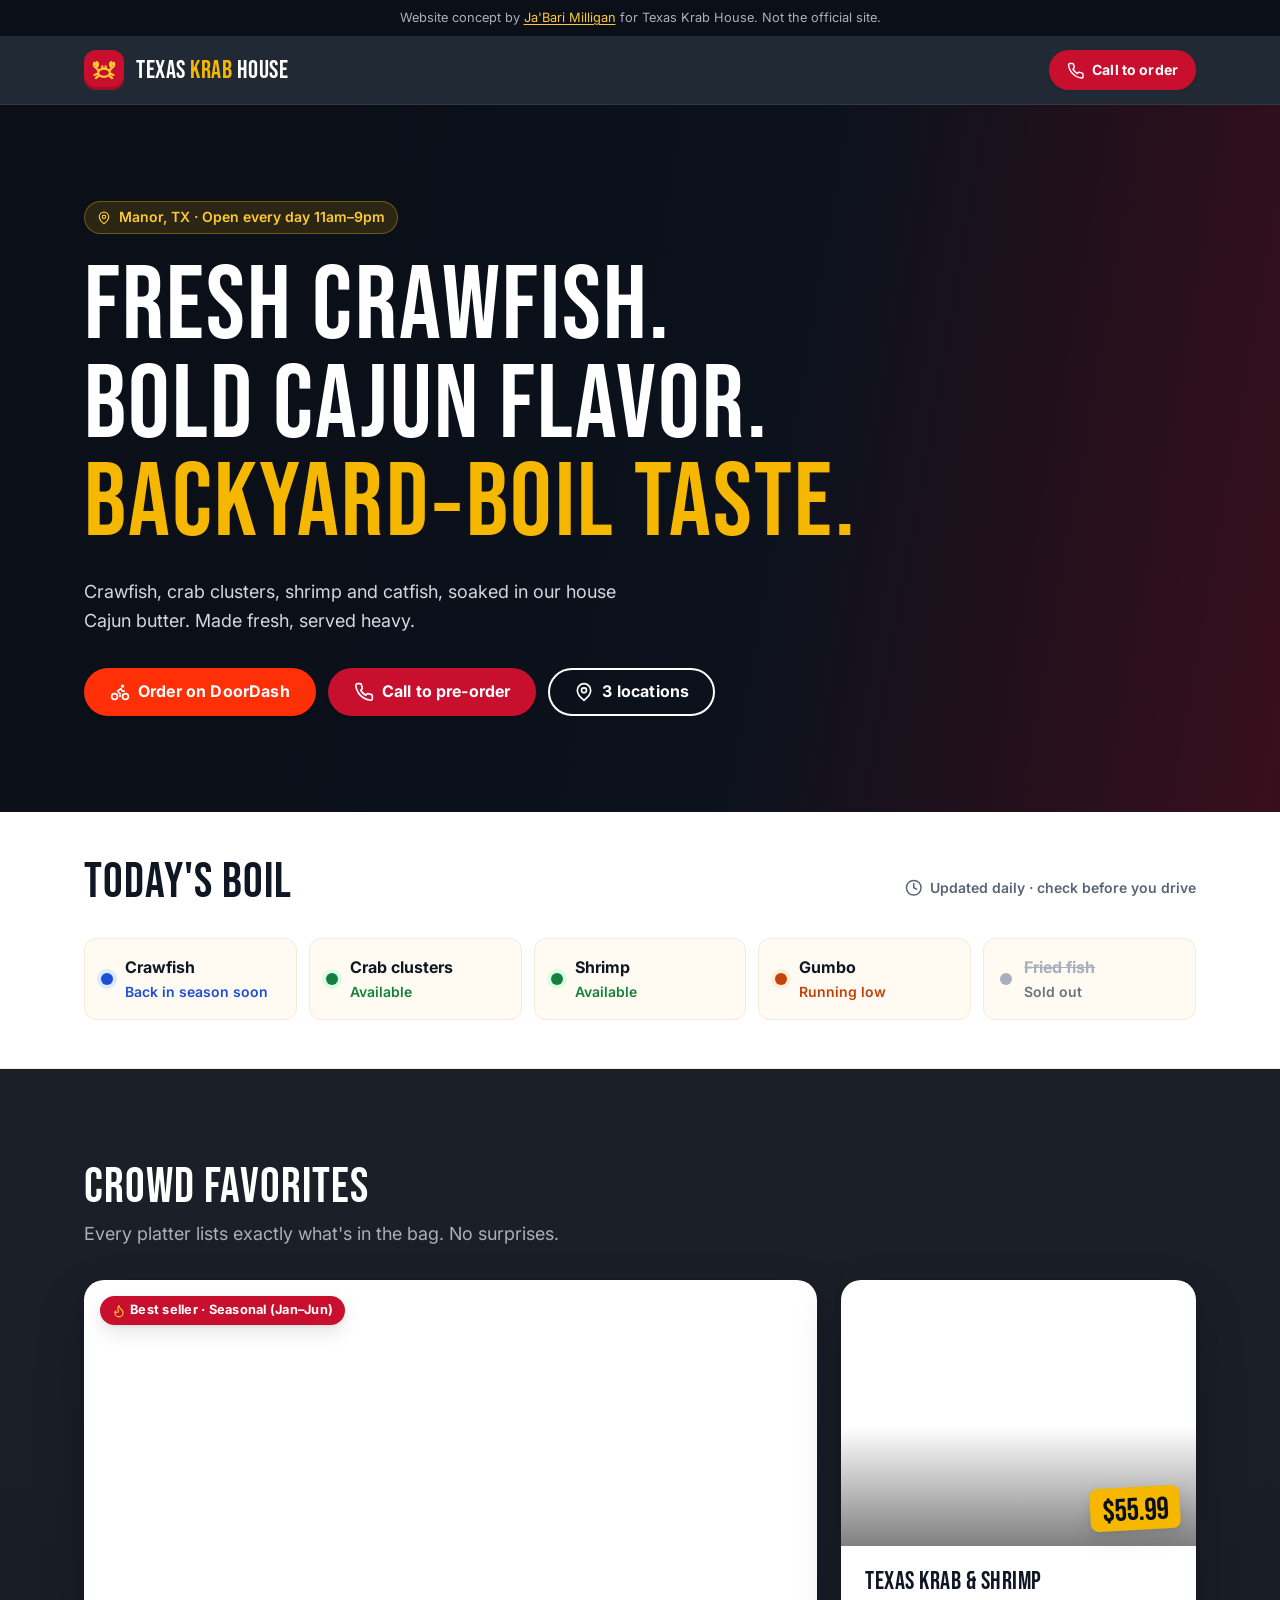
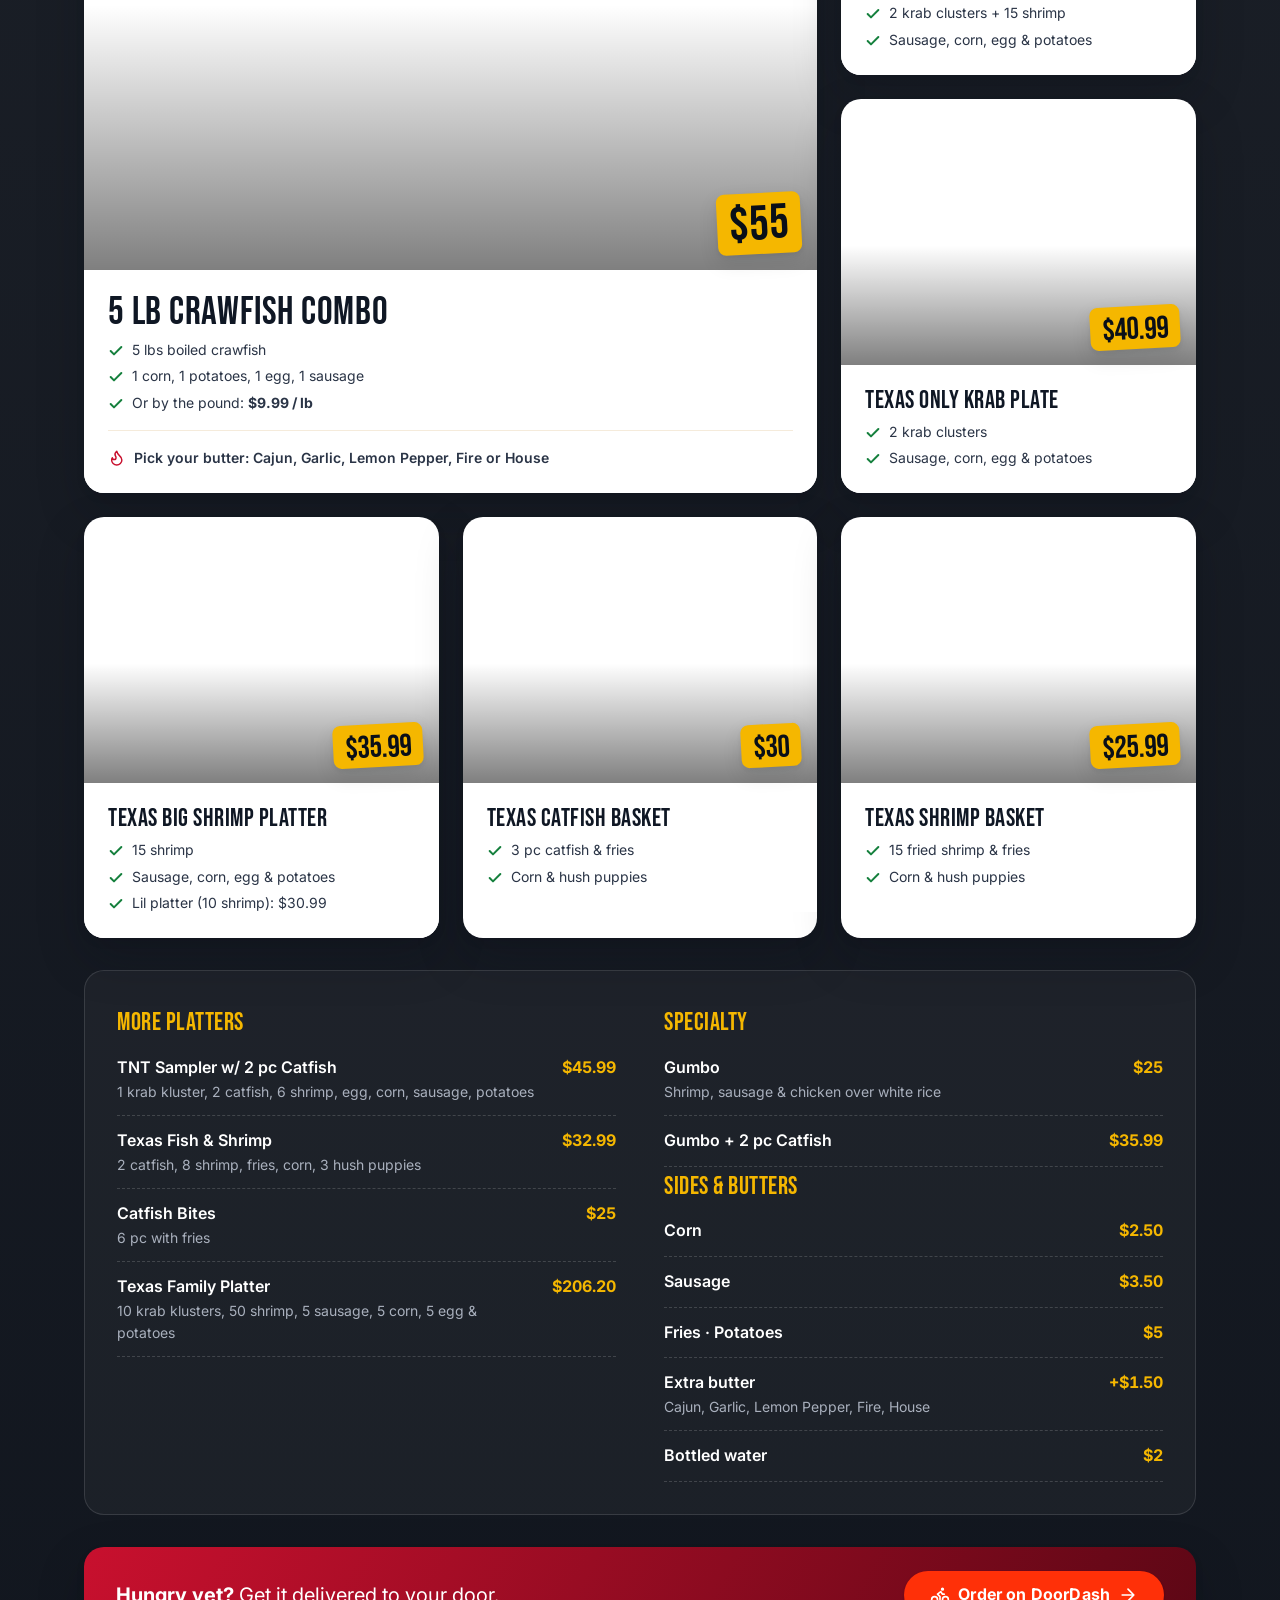
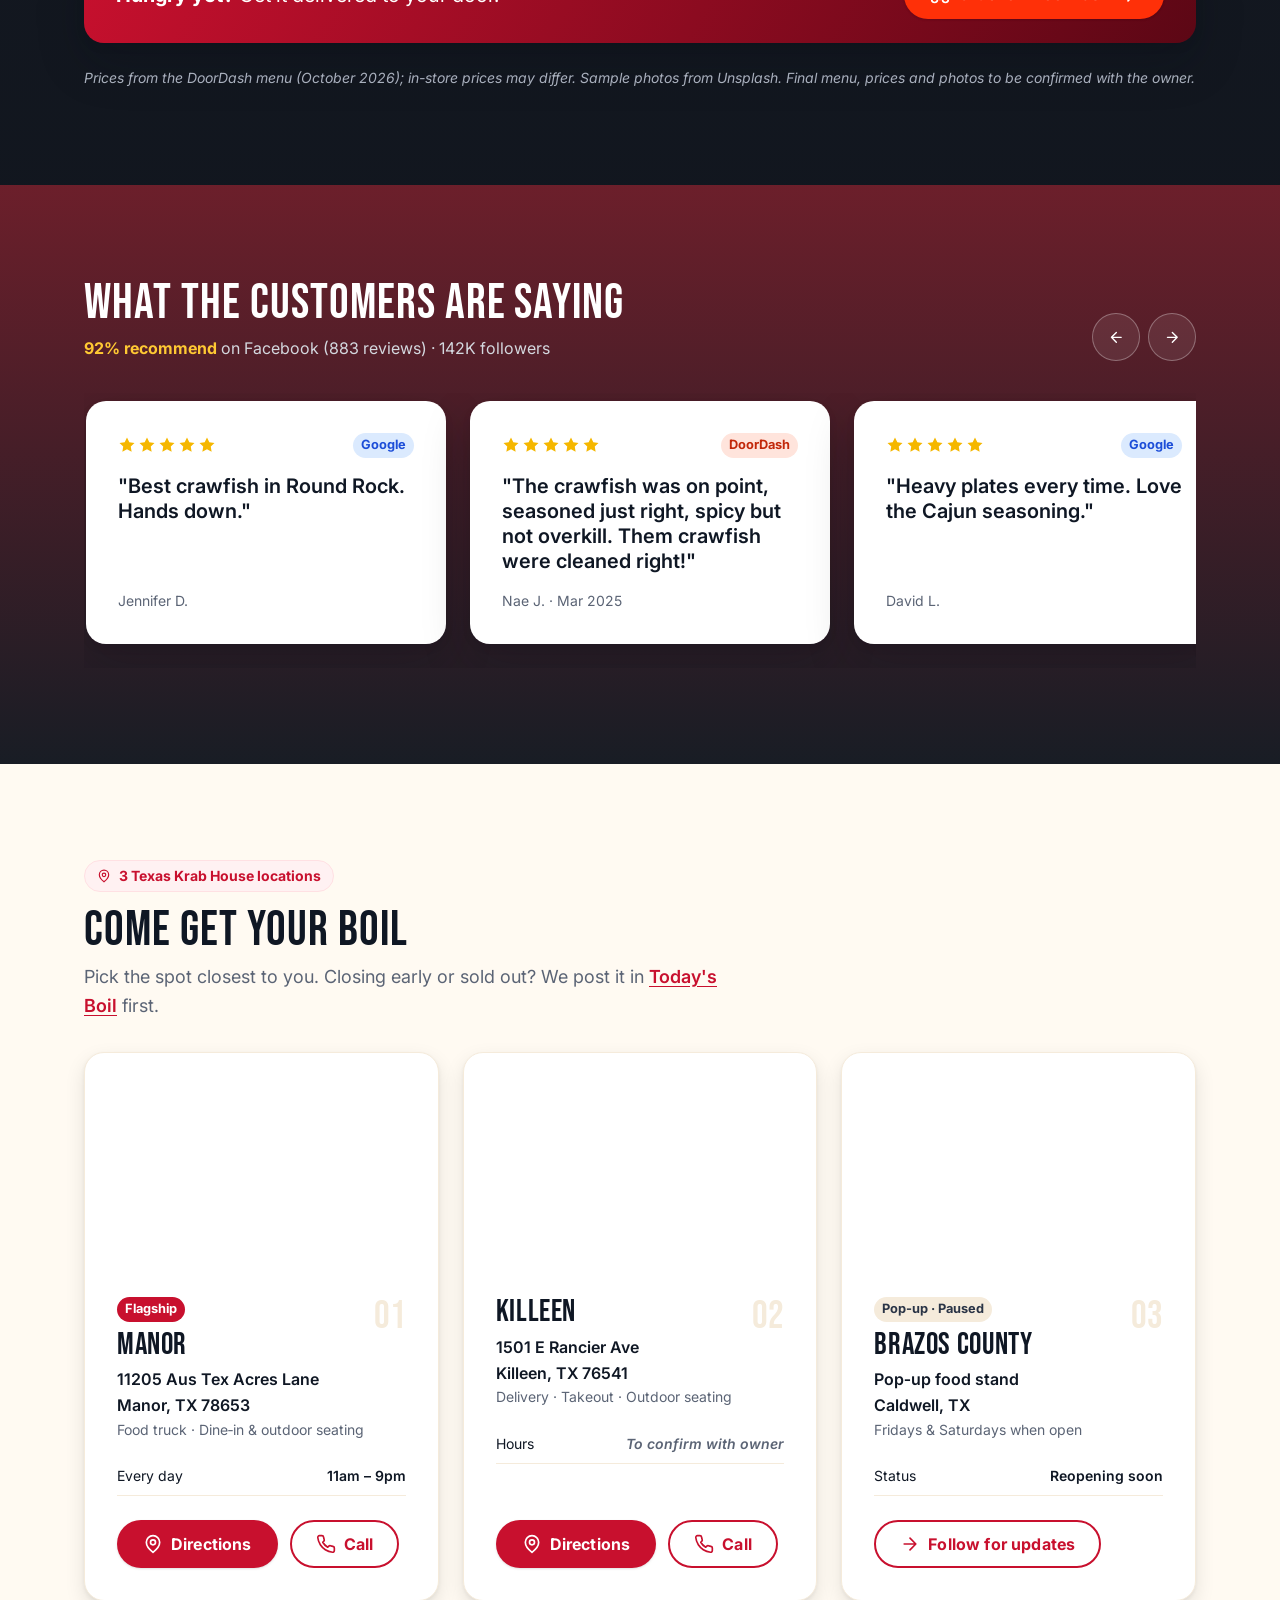
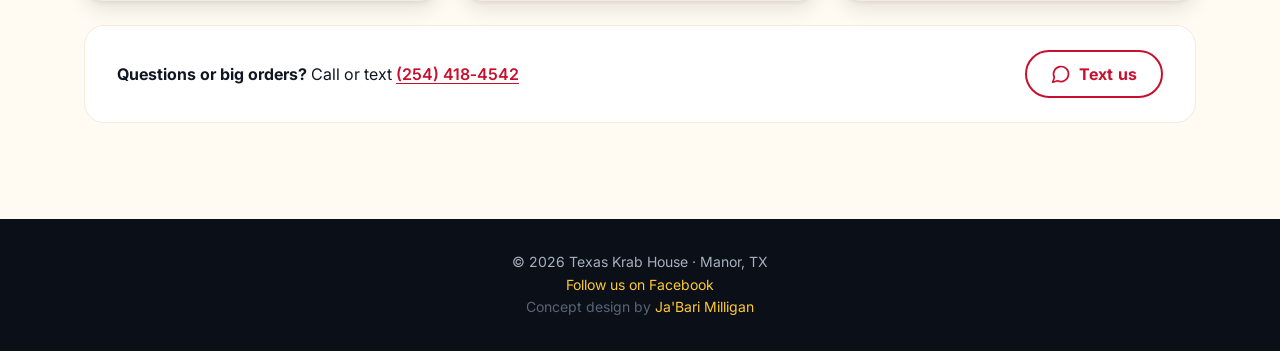
==== demos/krab-house/index.html @ c0f41580 "Krab House: reviews heading says what the customers are saying" ====
<!DOCTYPE html>
<!--
  DEMO / CONCEPT WEBSITE for Texas Krab House Round Rock
  Built by Ja'Bari Milligan to pitch a new website. NOT the official site.

  Sales idea: every section fixes a problem customers complained about in Google reviews:
    - "drove there and they were sold out"     → "Today's Boil" availability board
    - "their phone doesn't work"               → big tap-to-call + text button
    - "special didn't come with corn"          → menu clearly lists what's included
    - "closed unexpectedly"                    → hours + "check today's status" notice
-->
<html lang="en">
<head>
  <meta charset="UTF-8">
  <meta name="viewport" content="width=device-width, initial-scale=1.0, viewport-fit=cover">
  <!-- "noindex" tells Google NOT to list this demo, so it never competes with the real business -->
  <meta name="robots" content="noindex, nofollow">
  <title>Texas Krab House | Cajun Seafood Boil in Manor, TX (Demo)</title>
  <meta name="description" content="Louisiana-style crawfish, crab and shrimp boils in Round Rock, TX.">
  <meta name="theme-color" content="#0f1724">
  <!-- Google Fonts: Bebas Neue (bold display headings) + Inter (clean, readable body text) -->
  <link rel="preconnect" href="https://fonts.googleapis.com">
  <link rel="preconnect" href="https://fonts.gstatic.com" crossorigin>
  <link href="https://fonts.googleapis.com/css2?family=Bebas+Neue&family=Inter:wght@400;500;600;700&display=swap" rel="stylesheet">
  <link rel="stylesheet" href="style.css">
</head>

<body>
  <!--
    SVG ICON SPRITE
    LESSON: Emojis look different on every phone (Apple vs Samsung vs Windows) and feel cheap.
    Pros use SVG icons: sharp at any size, same everywhere, and they take the text color.
    We draw each icon ONCE here as a <symbol>, then reuse it anywhere with:
        <svg class="icon"><use href="#i-phone"/></svg>
    Most paths are from Lucide icons (lucide.dev, ISC license, free to use).
  -->
  <svg width="0" height="0" style="position:absolute" aria-hidden="true">
    <symbol id="i-crab" viewBox="0 0 24 24">
      <ellipse cx="12" cy="14.5" rx="5.5" ry="3.8"/>
      <path d="M10.5 10.8V8.5M13.5 10.8V8.5"/>
      <path d="M6.8 12.6 4.6 9.8M17.2 12.6l2.2-2.8"/>
      <path d="M4.6 9.8c-2-.5-2.6-3.1-1.5-4.6l1.8 2 .6-2.5c1.5 1 1.4 3.9-.9 5.1zM19.4 9.8c2-.5 2.6-3.1 1.5-4.6l-1.8 2-.6-2.5c-1.5 1-1.4 3.9.9 5.1z"/>
      <path d="M6.6 15.2 3.2 16.6M7.2 17.2 4.5 19.5M17.4 15.2l3.4 1.4M16.8 17.2l2.7 2.3"/>
    </symbol>
    <symbol id="i-phone" viewBox="0 0 24 24">
      <path d="M22 16.92v3a2 2 0 0 1-2.18 2 19.79 19.79 0 0 1-8.63-3.07 19.5 19.5 0 0 1-6-6 19.79 19.79 0 0 1-3.07-8.67A2 2 0 0 1 4.11 2h3a2 2 0 0 1 2 1.72c.13.96.36 1.9.7 2.81a2 2 0 0 1-.45 2.11L8.09 9.91a16 16 0 0 0 6 6l1.27-1.27a2 2 0 0 1 2.11-.45c.91.34 1.85.57 2.81.7A2 2 0 0 1 22 16.92z"/>
    </symbol>
    <symbol id="i-bike" viewBox="0 0 24 24">
      <circle cx="5.5" cy="17.5" r="3.5"/><circle cx="18.5" cy="17.5" r="3.5"/>
      <circle cx="15" cy="5" r="1"/><path d="M12 17.5V14l-3-3 4-3 2 3h2"/>
    </symbol>
    <symbol id="i-pin" viewBox="0 0 24 24">
      <path d="M20 10c0 6-8 12-8 12s-8-6-8-12a8 8 0 0 1 16 0Z"/><circle cx="12" cy="10" r="3"/>
    </symbol>
    <symbol id="i-message" viewBox="0 0 24 24">
      <path d="M7.9 20A9 9 0 1 0 4 16.1L2 22Z"/>
    </symbol>
    <symbol id="i-flame" viewBox="0 0 24 24">
      <path d="M8.5 14.5A2.5 2.5 0 0 0 11 12c0-1.38-.5-2-1-3-1.07-2.14-.22-4.05 2-6 .5 2.5 2 4.9 4 6.5 2 1.6 3 3.5 3 5.5a7 7 0 1 1-14 0c0-1.15.43-2.29 1-3a2.5 2.5 0 0 0 2.5 2.5z"/>
    </symbol>
    <symbol id="i-clock" viewBox="0 0 24 24">
      <circle cx="12" cy="12" r="10"/><path d="M12 6v6l4 2"/>
    </symbol>
    <symbol id="i-arrow" viewBox="0 0 24 24">
      <path d="M5 12h14M12 5l7 7-7 7"/>
    </symbol>
    <symbol id="i-star" viewBox="0 0 24 24">
      <path d="M12 2l3.09 6.26L22 9.27l-5 4.87 1.18 6.88L12 17.77l-6.18 3.25L7 14.14 2 9.27l6.91-1.01L12 2z"/>
    </symbol>
  </svg>

  <!-- Honesty banner: makes clear this is a concept, not the official site -->
  <div class="demo-banner">
    Website concept by <a href="https://cyan-dev.vercel.app" target="_blank">Ja'Bari Milligan</a> for Texas Krab House. Not the official site.
  </div>

  <header class="header">
    <div class="container nav">
      <a href="#" class="logo" aria-label="Texas Krab House home">
        <span class="logo-mark"><svg class="icon"><use href="#i-crab"/></svg></span>
        <span class="logo-text">Texas <span>Krab</span> House</span>
      </a>
      <a href="tel:+12544184542" class="btn btn-small"><svg class="icon"><use href="#i-phone"/></svg>Call to order</a>
    </div>
  </header>

  <main>
    <!-- ========== HERO ========== -->
    <section class="hero">
      <div class="container">
        <p class="tag"><svg class="icon"><use href="#i-pin"/></svg>Manor, TX · Open every day 11am–9pm</p>
        <h1>Fresh crawfish.<br>Bold Cajun flavor.<br><span>Backyard‑boil taste.</span></h1>
        <p class="lead">Crawfish, crab clusters, shrimp and catfish, soaked in our house Cajun butter. Made fresh, served heavy.</p>
        <div class="hero-buttons">
          <!-- DoorDash link: confirm with the owner this is their current store page -->
          <a href="https://www.doordash.com/store/texas-krab-house-round-rock-27990263/" target="_blank" class="btn btn-doordash"><svg class="icon"><use href="#i-bike"/></svg>Order on DoorDash</a>
          <a href="tel:+12544184542" class="btn"><svg class="icon"><use href="#i-phone"/></svg>Call to pre‑order</a>
          <!-- With 2 locations, this jumps to the locations section so people pick the closest one -->
          <a href="#locations" class="btn btn-outline"><svg class="icon"><use href="#i-pin"/></svg>3 locations</a>
        </div>
      </div>
    </section>

    <!-- ========== TODAY'S BOIL (fixes "drove there and it was sold out") ========== -->
    <section class="section today" id="today">
      <div class="container">
        <div class="today-head">
          <h2>Today's Boil</h2>
          <!-- The owner changes ONE word here each morning (or we connect it to a Google Sheet later) -->
          <p class="updated"><svg class="icon"><use href="#i-clock"/></svg>Updated daily · check before you drive</p>
        </div>
        <div class="status-grid">
          <div class="status season"><span class="dot"></span><strong>Crawfish</strong><em>Back in season soon</em></div>
          <div class="status in">  <span class="dot"></span><strong>Crab clusters</strong><em>Available</em></div>
          <div class="status in">  <span class="dot"></span><strong>Shrimp</strong><em>Available</em></div>
          <div class="status low"> <span class="dot"></span><strong>Gumbo</strong><em>Running low</em></div>
          <div class="status out"> <span class="dot"></span><strong>Fried fish</strong><em>Sold out</em></div>
        </div>
      </div>
    </section>

    <!-- ========== SPECIALS ========== -->
    <section class="section" id="specials">
      <div class="container">
        <h2>Crowd favorites</h2>
        <p class="intro">Every platter lists exactly what's in the bag. No surprises.</p>
        <!--
          PHOTO MENU. Each card's photo is set with a CSS variable: style="--img: url(...)"
          Photos are free SAMPLE photos from Unsplash (unsplash.com/license).
          Before launch: replace them with the owner's REAL food photos.
          Items, contents and prices copied from their DoorDash menu (Oct 2026).
        -->
        <div class="menu-grid">
          <article class="dish dish-featured" style="--img: url('https://images.unsplash.com/photo-1778783383528-6a8bfa7f5122?w=1200&q=75&auto=format&fit=crop')">
            <div class="dish-photo">
              <span class="badge"><svg class="icon"><use href="#i-flame"/></svg>Best seller · Seasonal (Jan–Jun)</span>
              <span class="price-tag">$55</span>
            </div>
            <div class="dish-body">
              <h3>5 lb Crawfish Combo</h3>
              <!-- A clear "what's included" list fixes the "I thought it came with corn" complaints -->
              <ul class="includes">
                <li>5 lbs boiled crawfish</li>
                <li>1 corn, 1 potatoes, 1 egg, 1 sausage</li>
                <li>Or by the pound: <strong>$9.99 / lb</strong></li>
              </ul>
              <div class="spice"><svg class="icon"><use href="#i-flame"/></svg>Pick your butter: Cajun, Garlic, Lemon Pepper, Fire or House</div>
            </div>
          </article>

          <article class="dish" style="--img: url('https://images.unsplash.com/photo-1655992829003-b1d5b4b35a73?w=800&q=75&auto=format&fit=crop')">
            <div class="dish-photo"><span class="price-tag">$55.99</span></div>
            <div class="dish-body">
              <h3>Texas Krab & Shrimp</h3>
              <ul class="includes">
                <li>2 krab clusters + 15 shrimp</li>
                <li>Sausage, corn, egg & potatoes</li>
              </ul>
            </div>
          </article>

          <article class="dish" style="--img: url('https://images.unsplash.com/photo-1559685516-2602ebf3002b?w=800&q=75&auto=format&fit=crop')">
            <div class="dish-photo"><span class="price-tag">$40.99</span></div>
            <div class="dish-body">
              <h3>Texas Only Krab Plate</h3>
              <ul class="includes">
                <li>2 krab clusters</li>
                <li>Sausage, corn, egg & potatoes</li>
              </ul>
            </div>
          </article>

          <article class="dish" style="--img: url('https://images.unsplash.com/photo-1559813654-935eab67b93a?w=800&q=75&auto=format&fit=crop')">
            <div class="dish-photo"><span class="price-tag">$35.99</span></div>
            <div class="dish-body">
              <h3>Texas Big Shrimp Platter</h3>
              <ul class="includes">
                <li>15 shrimp</li>
                <li>Sausage, corn, egg & potatoes</li>
                <li>Lil platter (10 shrimp): $30.99</li>
              </ul>
            </div>
          </article>

          <article class="dish" style="--img: url('https://images.unsplash.com/photo-1697748836791-9ddf7e616ece?w=800&q=75&auto=format&fit=crop')">
            <div class="dish-photo"><span class="price-tag">$30</span></div>
            <div class="dish-body">
              <h3>Texas Catfish Basket</h3>
              <ul class="includes">
                <li>3 pc catfish & fries</li>
                <li>Corn & hush puppies</li>
              </ul>
            </div>
          </article>

          <article class="dish" style="--img: url('https://images.unsplash.com/photo-1568782947821-3d660dacc7cb?w=800&q=75&auto=format&fit=crop')">
            <div class="dish-photo"><span class="price-tag">$25.99</span></div>
            <div class="dish-body">
              <h3>Texas Shrimp Basket</h3>
              <ul class="includes">
                <li>15 fried shrimp & fries</li>
                <li>Corn & hush puppies</li>
              </ul>
            </div>
          </article>
        </div>

        <!-- FULL MENU: a simple price list for everything else. A <dl> is a "description list": name + price pairs -->
        <div class="full-menu">
          <div>
            <h3>More platters</h3>
            <dl>
              <div><dt>TNT Sampler w/ 2 pc Catfish <small>1 krab kluster, 2 catfish, 6 shrimp, egg, corn, sausage, potatoes</small></dt><dd>$45.99</dd></div>
              <div><dt>Texas Fish & Shrimp <small>2 catfish, 8 shrimp, fries, corn, 3 hush puppies</small></dt><dd>$32.99</dd></div>
              <div><dt>Catfish Bites <small>6 pc with fries</small></dt><dd>$25</dd></div>
              <div><dt>Texas Family Platter <small>10 krab klusters, 50 shrimp, 5 sausage, 5 corn, 5 egg & potatoes</small></dt><dd>$206.20</dd></div>
            </dl>
          </div>
          <div>
            <h3>Specialty</h3>
            <dl>
              <div><dt>Gumbo <small>Shrimp, sausage & chicken over white rice</small></dt><dd>$25</dd></div>
              <div><dt>Gumbo + 2 pc Catfish</dt><dd>$35.99</dd></div>
            </dl>
            <h3>Sides & butters</h3>
            <dl>
              <div><dt>Corn</dt><dd>$2.50</dd></div>
              <div><dt>Sausage</dt><dd>$3.50</dd></div>
              <div><dt>Fries · Potatoes</dt><dd>$5</dd></div>
              <div><dt>Extra butter <small>Cajun, Garlic, Lemon Pepper, Fire, House</small></dt><dd>+$1.50</dd></div>
              <div><dt>Bottled water</dt><dd>$2</dd></div>
            </dl>
          </div>
        </div>
        <!-- A call-to-action right after the menu: people decide what they want, then order -->
        <div class="order-strip">
          <p><strong>Hungry yet?</strong> Get it delivered to your door.</p>
          <a href="https://www.doordash.com/store/texas-krab-house-round-rock-27990263/" target="_blank" class="btn btn-doordash"><svg class="icon"><use href="#i-bike"/></svg>Order on DoorDash<svg class="icon"><use href="#i-arrow"/></svg></a>
        </div>
        <p class="note">Prices from the DoorDash menu (October 2026); in-store prices may differ. Sample photos from Unsplash. Final menu, prices and photos to be confirmed with the owner.</p>
      </div>
    </section>

    <!-- ========== REVIEWS ========== -->
    <section class="section reviews">
      <div class="container">
        <div class="reviews-head">
          <div>
            <h2>What the customers are saying</h2>
            <!-- From their Facebook page: 92% recommend (883 reviews), 142K followers -->
            <p class="reviews-sub"><strong>92% recommend</strong> on Facebook (883 reviews) · 142K followers</p>
          </div>
          <!-- Arrow buttons for desktop. On phones, people just swipe. -->
          <div class="carousel-nav">
            <button class="nav-btn" data-dir="-1" aria-label="Previous reviews"><svg class="icon"><use href="#i-arrow"/></svg></button>
            <button class="nav-btn" data-dir="1" aria-label="Next reviews"><svg class="icon"><use href="#i-arrow"/></svg></button>
          </div>
        </div>

        <!--
          CAROUSEL with CSS only: the cards sit in ONE row (grid-auto-flow: column),
          the row can scroll sideways (overflow-x: auto), and "scroll-snap" makes
          each swipe stop neatly on a card, like Instagram stories.
          Reviews are short excerpts; names shortened for privacy.
        -->
        <div class="review-track" tabindex="0" aria-label="Customer reviews">
          <blockquote class="card quote">
            <div class="quote-top">
              <div class="stars" aria-label="5 out of 5 stars"><svg class="icon icon-fill"><use href="#i-star"/></svg><svg class="icon icon-fill"><use href="#i-star"/></svg><svg class="icon icon-fill"><use href="#i-star"/></svg><svg class="icon icon-fill"><use href="#i-star"/></svg><svg class="icon icon-fill"><use href="#i-star"/></svg></div>
              <span class="source source-google">Google</span>
            </div>
            <p>"Best crawfish in Round Rock. Hands down."</p>
            <cite>Jennifer D.</cite>
          </blockquote>

          <blockquote class="card quote">
            <div class="quote-top">
              <div class="stars" aria-label="Loved it"><svg class="icon icon-fill"><use href="#i-star"/></svg><svg class="icon icon-fill"><use href="#i-star"/></svg><svg class="icon icon-fill"><use href="#i-star"/></svg><svg class="icon icon-fill"><use href="#i-star"/></svg><svg class="icon icon-fill"><use href="#i-star"/></svg></div>
              <span class="source source-dd">DoorDash</span>
            </div>
            <p>"The crawfish was on point, seasoned just right, spicy but not overkill. Them crawfish were cleaned right!"</p>
            <cite>Nae J. · Mar 2025</cite>
          </blockquote>

          <blockquote class="card quote">
            <div class="quote-top">
              <div class="stars" aria-label="5 out of 5 stars"><svg class="icon icon-fill"><use href="#i-star"/></svg><svg class="icon icon-fill"><use href="#i-star"/></svg><svg class="icon icon-fill"><use href="#i-star"/></svg><svg class="icon icon-fill"><use href="#i-star"/></svg><svg class="icon icon-fill"><use href="#i-star"/></svg></div>
              <span class="source source-google">Google</span>
            </div>
            <p>"Heavy plates every time. Love the Cajun seasoning."</p>
            <cite>David L.</cite>
          </blockquote>

          <blockquote class="card quote">
            <div class="quote-top">
              <div class="stars" aria-label="Loved it"><svg class="icon icon-fill"><use href="#i-star"/></svg><svg class="icon icon-fill"><use href="#i-star"/></svg><svg class="icon icon-fill"><use href="#i-star"/></svg><svg class="icon icon-fill"><use href="#i-star"/></svg><svg class="icon icon-fill"><use href="#i-star"/></svg></div>
              <span class="source source-dd">DoorDash</span>
            </div>
            <p>"The best crawfish I've had outside of Louisiana. The flavors were just right!"</p>
            <cite>B. B. · Mar 2024</cite>
          </blockquote>

          <blockquote class="card quote">
            <div class="quote-top">
              <div class="stars" aria-label="Loved it"><svg class="icon icon-fill"><use href="#i-star"/></svg><svg class="icon icon-fill"><use href="#i-star"/></svg><svg class="icon icon-fill"><use href="#i-star"/></svg><svg class="icon icon-fill"><use href="#i-star"/></svg><svg class="icon icon-fill"><use href="#i-star"/></svg></div>
              <span class="source source-dd">DoorDash</span>
            </div>
            <p>"This is the best fried fish & shrimp I've had in this area! Crispy & well seasoned!"</p>
            <cite>Jasmine G. · May 2025</cite>
          </blockquote>

          <blockquote class="card quote">
            <div class="quote-top">
              <div class="stars" aria-label="5 out of 5 stars"><svg class="icon icon-fill"><use href="#i-star"/></svg><svg class="icon icon-fill"><use href="#i-star"/></svg><svg class="icon icon-fill"><use href="#i-star"/></svg><svg class="icon icon-fill"><use href="#i-star"/></svg><svg class="icon icon-fill"><use href="#i-star"/></svg></div>
              <span class="source source-google">Google</span>
            </div>
            <p>"Tasted like a good backyard boil."</p>
            <cite>Bennie B.</cite>
          </blockquote>

          <blockquote class="card quote">
            <div class="quote-top">
              <div class="stars" aria-label="Loved it"><svg class="icon icon-fill"><use href="#i-star"/></svg><svg class="icon icon-fill"><use href="#i-star"/></svg><svg class="icon icon-fill"><use href="#i-star"/></svg><svg class="icon icon-fill"><use href="#i-star"/></svg><svg class="icon icon-fill"><use href="#i-star"/></svg></div>
              <span class="source source-dd">DoorDash</span>
            </div>
            <p>"The cleanest and freshest that I've had, and I've tried every place in the area."</p>
            <cite>B. B. · Feb 2025</cite>
          </blockquote>
        </div>
        <p class="swipe-hint">Swipe for more reviews <svg class="icon"><use href="#i-arrow"/></svg></p>
      </div>
    </section>

    <!-- ========== VISIT ========== -->
    <!--
      LOCATIONS. Showing the NUMBER of locations builds trust: it says "real, growing business".
      Source: the business's own Facebook pages (Oct 2026).
        - Manor: main page "Texas Krab House | Manor TX" (142K followers). Address, hours and phone from its Intro.
          (This is the same spot as the Google Maps pin we started from.)
        - Killeen: page "Texas Krab House -Round Rock", but its listed address is in Killeen.
        - Brazos County: pop-up food stand in Caldwell, page says it is paused for now.
      Confirm all of this with the owner before launch.
    -->
    <section class="section visit" id="locations">
      <div class="container">
        <div class="locations-head">
          <span class="count-chip"><svg class="icon"><use href="#i-pin"/></svg>3 Texas Krab House locations</span>
          <h2>Come get your boil</h2>
          <p class="intro">Pick the spot closest to you. Closing early or sold out? We post it in <a href="#today" class="text-link">Today's Boil</a> first.</p>
        </div>

        <div class="locations-grid">
          <article class="location location-main">
            <!-- A Google Map embedded with an <iframe> (a "window" to another website) -->
            <iframe class="map" title="Map to Texas Krab House Manor"
              src="https://maps.google.com/maps?q=30.3440673,-97.6070413&z=15&output=embed"
              loading="lazy"></iframe>
            <div class="location-body">
              <span class="location-num">01</span>
              <span class="location-flag">Flagship</span>
              <h3>Manor</h3>
              <p class="address">11205 Aus Tex Acres Lane<br>Manor, TX 78653</p>
              <p class="location-note">Food truck · Dine‑in & outdoor seating</p>
              <table class="hours">
                <tr><td>Every day</td><td>11am – 9pm</td></tr>
              </table>
              <div class="location-actions">
                <a href="https://www.google.com/maps/dir/?api=1&destination=30.3440673,-97.6070413" target="_blank" class="btn"><svg class="icon"><use href="#i-pin"/></svg>Directions</a>
                <a href="tel:+12544184542" class="btn btn-outline"><svg class="icon"><use href="#i-phone"/></svg>Call</a>
              </div>
            </div>
          </article>

          <article class="location">
            <iframe class="map" title="Map to Texas Krab House Killeen"
              src="https://maps.google.com/maps?q=1501+E+Rancier+Ave,+Killeen,+TX+76541&z=15&output=embed"
              loading="lazy"></iframe>
            <div class="location-body">
              <span class="location-num">02</span>
              <h3>Killeen</h3>
              <p class="address">1501 E Rancier Ave<br>Killeen, TX 76541</p>
              <p class="location-note">Delivery · Takeout · Outdoor seating</p>
              <table class="hours">
                <tr><td>Hours</td><td class="sample">To confirm with owner</td></tr>
              </table>
              <div class="location-actions">
                <a href="https://www.google.com/maps/dir/?api=1&destination=1501+E+Rancier+Ave,+Killeen,+TX+76541" target="_blank" class="btn"><svg class="icon"><use href="#i-pin"/></svg>Directions</a>
                <a href="tel:+12546585730" class="btn btn-outline"><svg class="icon"><use href="#i-phone"/></svg>Call</a>
              </div>
            </div>
          </article>

          <article class="location">
            <iframe class="map" title="Map to Caldwell, TX"
              src="https://maps.google.com/maps?q=Caldwell,+TX&z=12&output=embed"
              loading="lazy"></iframe>
            <div class="location-body">
              <span class="location-num">03</span>
              <span class="location-flag flag-paused">Pop‑up · Paused</span>
              <h3>Brazos County</h3>
              <p class="address">Pop‑up food stand<br>Caldwell, TX</p>
              <p class="location-note">Fridays & Saturdays when open</p>
              <table class="hours">
                <tr><td>Status</td><td>Reopening soon</td></tr>
              </table>
              <div class="location-actions">
                <a href="https://www.facebook.com/p/Texas-Krab-House-More-Brazos-County-61551730790081/" target="_blank" class="btn btn-outline"><svg class="icon"><use href="#i-arrow"/></svg>Follow for updates</a>
              </div>
            </div>
          </article>
        </div>

        <div class="contact-row">
          <p><strong>Questions or big orders?</strong> Call or text <a href="tel:+12544184542" class="text-link">(254) 418‑4542</a></p>
          <!-- "sms:" opens the text app, for people who'd rather text than call -->
          <a href="sms:+12544184542" class="btn btn-outline"><svg class="icon"><use href="#i-message"/></svg>Text us</a>
        </div>
      </div>
    </section>
  </main>

  <!-- Sticky bar on phones: icon on top, label below, like a real app's tab bar -->
  <nav class="mobile-bar" aria-label="Quick actions">
    <a href="tel:+12544184542"><svg class="icon"><use href="#i-phone"/></svg>Call</a>
    <a href="https://www.doordash.com/store/texas-krab-house-round-rock-27990263/" target="_blank" class="bar-order"><svg class="icon"><use href="#i-bike"/></svg>Order</a>
    <a href="#locations"><svg class="icon"><use href="#i-pin"/></svg>Locations</a>
  </nav>

  <footer class="footer">
    <p>© 2026 Texas Krab House · Manor, TX</p>
    <p class="small"><a href="https://www.facebook.com/authorbrandonharlee" target="_blank">Follow us on Facebook</a></p>
    <p class="small">Concept design by <a href="https://cyan-dev.vercel.app" target="_blank">Ja'Bari Milligan</a></p>
  </footer>

  <!--
    YOUR FIRST JAVASCRIPT! ⚡
    HTML = structure, CSS = looks, JavaScript = BEHAVIOR (what happens when you click).
    This makes the arrow buttons scroll the review carousel by one card.
  -->
  <script>
    const track = document.querySelector('.review-track');           // find the carousel
    document.querySelectorAll('.nav-btn').forEach(button => {         // for each arrow button...
      button.addEventListener('click', () => {                        // ...when it's clicked:
        const card = track.querySelector('.quote');
        const step = card.offsetWidth + 24;                           // one card + the gap
        track.scrollBy({ left: step * Number(button.dataset.dir), behavior: 'smooth' });
      });
    });
  </script>
</body>
</html>
---- demos/krab-house/style.css ----
/* =====================================================================
   Texas Krab House demo · DESIGN SYSTEM
   ---------------------------------------------------------------------
   LESSON: Pro designers don't pick colors and sizes one at a time.
   They make a small SET of choices ("design tokens") and reuse ONLY those.
   That's what makes a site feel consistent and expensive.

   1. Colors   → a scale for each color (50 = lightest, 900 = darkest)
   2. Type     → a type SCALE: every size is the last one × 1.25
   3. Spacing  → an 8px grid: every gap/padding is a multiple of 4 or 8
   4. Radius, shadows, motion → just a few named options
   ===================================================================== */
:root {
  /* ---------- 1. COLOR ---------- */
  /* Brand red (Cajun spice) */
  --red-50:  #fff1f2;
  --red-100: #ffe0e3;
  --red-500: #e11d38;
  --red-600: #c8102e;   /* main brand red */
  --red-700: #a30d26;
  --red-900: #5c0715;

  /* Gold (butter, corn) */
  --gold-100: #fff4cc;
  --gold-400: #ffc933;
  --gold-500: #f5b700;  /* main accent */
  --gold-700: #a87b00;

  /* Ink (dark navy-black, for text and dark sections) */
  --ink-950: #0a0f18;
  --ink-900: #0f1724;
  --ink-800: #1a2333;
  --ink-700: #2a3446;
  --ink-500: #5b6475;
  --ink-300: #a9b0bd;
  --ink-200: #d4d8df;

  /* Warm neutrals (paper backgrounds) */
  --paper:     #fffaf2;
  --paper-200: #f5ebdb;
  --white:     #ffffff;

  /* Status colors (Today's Boil board) */
  --ok:     #15803d;  --ok-soft:     #dcfce7;
  --warn:   #c2410c;  --warn-soft:   #ffedd5;
  --info:   #1d4ed8;  --info-soft:   #dbeafe;
  --off:    #6b7280;

  --doordash: #ff3008;

  /* Semantic names: what a color is FOR (change the theme here only) */
  --text:        var(--ink-900);
  --text-muted:  var(--ink-500);
  --text-invert: var(--white);
  --surface:     var(--white);
  --bg:          var(--paper);
  --brand:       var(--red-600);
  --brand-hover: var(--red-700);
  --accent:      var(--gold-500);

  /* ---------- 2. TYPOGRAPHY ---------- */
  --font-display: "Bebas Neue", Impact, "Arial Narrow", sans-serif;
  --font-body: "Inter", system-ui, -apple-system, "Segoe UI", sans-serif;

  /* Type scale, ratio 1.25 ("major third") */
  --fs-xs:   0.8rem;    /* 12.8px  labels, fine print */
  --fs-sm:   0.875rem;  /* 14px    captions */
  --fs-base: 1rem;      /* 16px    body text */
  --fs-md:   1.125rem;  /* 18px    lead text */
  --fs-lg:   1.25rem;   /* 20px */
  --fs-xl:   1.563rem;  /* 25px    card titles */
  --fs-2xl:  1.953rem;  /* 31px */
  --fs-3xl:  2.441rem;  /* 39px    section titles (phone) */
  --fs-4xl:  3.052rem;  /* 49px    section titles (desktop) */
  /* clamp(min, preferred, max): grows smoothly with the screen width */
  --fs-h2:      clamp(var(--fs-3xl), 5vw, var(--fs-4xl));
  --fs-display: clamp(3.2rem, 9vw, 6.5rem);

  --lh-tight: 0.95;
  --lh-snug:  1.25;
  --lh-body:  1.6;

  /* ---------- 3. SPACING (8px grid) ---------- */
  --space-1: 0.25rem;  /* 4px  */
  --space-2: 0.5rem;   /* 8px  */
  --space-3: 0.75rem;  /* 12px */
  --space-4: 1rem;     /* 16px */
  --space-5: 1.5rem;   /* 24px */
  --space-6: 2rem;     /* 32px */
  --space-7: 3rem;     /* 48px */
  --space-8: 4rem;     /* 64px */
  --space-9: 6rem;     /* 96px */
  --section-y: clamp(var(--space-8), 9vw, var(--space-9));

  /* ---------- 4. SHAPE, DEPTH, MOTION ---------- */
  --radius-sm:   8px;
  --radius-md:   12px;
  --radius-lg:   20px;
  --radius-pill: 999px;

  /* Layered shadows look more natural than one big blurry shadow */
  --shadow-sm: 0 1px 2px rgba(10, 15, 24, 0.06), 0 1px 3px rgba(10, 15, 24, 0.08);
  --shadow-md: 0 2px 4px rgba(10, 15, 24, 0.06), 0 8px 20px rgba(10, 15, 24, 0.10);
  --shadow-lg: 0 4px 8px rgba(10, 15, 24, 0.08), 0 20px 48px rgba(10, 15, 24, 0.22);

  --ease: cubic-bezier(0.2, 0.7, 0.2, 1);  /* fast start, soft landing */
  --dur-fast: 150ms;
  --dur:      250ms;

  --container: 1160px;
}

/* =====================================================================
   BASE
   ===================================================================== */
*, *::before, *::after { box-sizing: border-box; margin: 0; padding: 0; }
html { scroll-behavior: smooth; -webkit-text-size-adjust: 100%; }
body {
  font-family: var(--font-body);
  font-size: var(--fs-base);
  line-height: var(--lh-body);
  color: var(--text);
  background: var(--bg);
  -webkit-font-smoothing: antialiased;
}
a { color: inherit; text-decoration: none; }
img, svg { display: block; }

/* Keyboard users see a clear outline (accessibility!) */
:focus-visible { outline: 3px solid var(--gold-400); outline-offset: 3px; border-radius: 4px; }

.container { width: 100%; max-width: var(--container); margin: 0 auto; padding: 0 var(--space-5); }

h1, h2, h3, .logo-text {
  font-family: var(--font-display);
  font-weight: 400;
  letter-spacing: 0.02em;
  line-height: var(--lh-tight);
}

/* ---------- Icons ----------
   Every icon is an SVG that uses the current text color (currentColor),
   so one icon works on red buttons, dark backgrounds, anywhere. */
.icon {
  width: 1.25em;
  height: 1.25em;
  flex-shrink: 0;
  fill: none;
  stroke: currentColor;
  stroke-width: 2;
  stroke-linecap: round;
  stroke-linejoin: round;
}
.icon-fill { fill: currentColor; stroke: none; }

/* =====================================================================
   COMPONENTS
   ===================================================================== */

/* ---------- Demo banner ---------- */
.demo-banner {
  background: var(--ink-950);
  color: var(--ink-300);
  font-size: var(--fs-xs);
  text-align: center;
  padding: var(--space-2) var(--space-4);
}
.demo-banner a { color: var(--gold-400); text-decoration: underline; text-underline-offset: 2px; }

/* ---------- Header ---------- */
.header {
  position: sticky; top: 0; z-index: 10;
  background: rgba(15, 23, 36, 0.92);
  backdrop-filter: blur(10px);            /* frosted glass */
  border-bottom: 1px solid rgba(255, 255, 255, 0.08);
}
.nav { display: flex; align-items: center; justify-content: space-between; height: 68px; }
.logo { display: flex; align-items: center; gap: var(--space-3); color: var(--white); }
.logo-mark {
  display: grid; place-items: center;
  width: 40px; height: 40px;
  border-radius: var(--radius-md);
  background: var(--brand);
  color: var(--gold-400);
  box-shadow: inset 0 -3px 0 rgba(0, 0, 0, 0.2);
}
.logo-mark .icon { width: 26px; height: 26px; }
.logo-text { font-size: var(--fs-xl); }
.logo-text span { color: var(--accent); }

/* ---------- Buttons ----------
   One base style + "variants". Same height, same corners, same font everywhere. */
.btn {
  display: inline-flex;
  align-items: center;
  justify-content: center;
  gap: var(--space-2);
  min-height: 48px;                        /* big enough for a thumb */
  padding: 0 var(--space-5);
  border-radius: var(--radius-pill);
  border: 2px solid transparent;
  background: var(--brand);
  color: var(--text-invert);
  font-weight: 700;
  font-size: var(--fs-base);
  letter-spacing: 0.01em;
  box-shadow: var(--shadow-sm);
  transition: transform var(--dur-fast) var(--ease), background var(--dur) var(--ease), box-shadow var(--dur) var(--ease);
}
.btn:hover  { background: var(--brand-hover); transform: translateY(-2px); box-shadow: var(--shadow-md); }
.btn:active { transform: translateY(0) scale(0.98); }   /* feels "pressed" */
.btn-small  { min-height: 40px; padding: 0 var(--space-4); font-size: var(--fs-sm); }
.btn-doordash { background: var(--doordash); }
.btn-doordash:hover { background: #d92806; }
.btn-outline { background: transparent; border-color: currentColor; box-shadow: none; }
.btn-outline:hover { background: rgba(255, 255, 255, 0.12); }

/* ---------- Hero ---------- */
.hero {
  color: var(--white);
  padding: var(--space-9) 0;
  background:
    linear-gradient(100deg, rgba(10, 15, 24, 0.96) 25%, rgba(10, 15, 24, 0.6) 60%, rgba(92, 7, 21, 0.55)),
    url("https://images.unsplash.com/photo-1559685516-2602ebf3002b?w=1800&q=70&auto=format&fit=crop") center / cover,
    var(--ink-900);
}
.tag {
  display: inline-flex; align-items: center; gap: var(--space-2);
  background: rgba(245, 183, 0, 0.14);
  color: var(--gold-400);
  border: 1px solid rgba(245, 183, 0, 0.35);
  font-weight: 600;
  font-size: var(--fs-sm);
  padding: var(--space-1) var(--space-3);
  border-radius: var(--radius-pill);
  margin-bottom: var(--space-5);
}
.tag .icon { width: 1em; height: 1em; }
h1 { font-size: var(--fs-display); margin-bottom: var(--space-5); }
h1 span { color: var(--accent); }
.lead { font-size: var(--fs-md); max-width: 34rem; color: var(--ink-200); margin-bottom: var(--space-6); }
.hero-buttons { display: flex; gap: var(--space-3); flex-wrap: wrap; }

/* ---------- Sections ---------- */
.section { padding: var(--section-y) 0; }
h2 { font-size: var(--fs-h2); margin-bottom: var(--space-2); color: var(--text); }
.intro { color: var(--text-muted); font-size: var(--fs-md); margin-bottom: var(--space-6); }
.note { margin-top: var(--space-5); font-size: var(--fs-sm); color: var(--text-muted); font-style: italic; }
.small { font-size: var(--fs-sm); color: var(--text-muted); }
.sample { color: var(--text-muted) !important; font-style: italic; }

/* ---------- Today's Boil ---------- */
.today { background: var(--surface); border-bottom: 1px solid var(--paper-200); padding: var(--space-7) 0; }
.today-head { display: flex; justify-content: space-between; align-items: baseline; flex-wrap: wrap; gap: var(--space-2); margin-bottom: var(--space-5); }
.updated { display: inline-flex; align-items: center; gap: var(--space-2); color: var(--text-muted); font-size: var(--fs-sm); font-weight: 600; }
.status-grid { display: grid; grid-template-columns: repeat(auto-fit, minmax(180px, 1fr)); gap: var(--space-3); }
.status {
  display: grid;
  grid-template-columns: auto 1fr;
  align-items: center;
  column-gap: var(--space-3);
  padding: var(--space-4);
  border-radius: var(--radius-md);
  background: var(--bg);
  border: 1px solid var(--paper-200);
}
.status em { grid-column: 2; font-style: normal; font-size: var(--fs-sm); font-weight: 600; }
.dot { grid-row: span 2; width: 12px; height: 12px; border-radius: 50%; }
.in .dot     { background: var(--ok);   box-shadow: 0 0 0 4px var(--ok-soft); }
.in em       { color: var(--ok); }
.low .dot    { background: var(--warn); box-shadow: 0 0 0 4px var(--warn-soft); }
.low em      { color: var(--warn); }
.season .dot { background: var(--info); box-shadow: 0 0 0 4px var(--info-soft); }
.season em   { color: var(--info); }
.out .dot    { background: var(--ink-300); }
.out em      { color: var(--off); }
.out strong  { text-decoration: line-through; color: var(--ink-300); }

/* ---------- Photo menu ---------- */
#specials {
  background:
    linear-gradient(rgba(10, 15, 24, 0.93), rgba(10, 15, 24, 0.97)),
    url("https://images.unsplash.com/photo-1559813654-935eab67b93a?w=1600&q=60&auto=format&fit=crop") center / cover;
  color: var(--white);
}
#specials h2 { color: var(--white); }
#specials .intro, #specials .note { color: var(--ink-300); }

.menu-grid { display: grid; grid-template-columns: repeat(3, 1fr); gap: var(--space-5); }
.dish-featured { grid-column: span 2; grid-row: span 2; }

.dish {
  display: flex;
  flex-direction: column;
  background: var(--surface);
  color: var(--text);
  border-radius: var(--radius-lg);
  overflow: hidden;
  box-shadow: var(--shadow-lg);
  transition: transform var(--dur) var(--ease), box-shadow var(--dur) var(--ease);
}
.dish:hover { transform: translateY(-6px); }

.dish-photo {
  position: relative;
  aspect-ratio: 4 / 3;
  background: var(--img) center / cover;
  transition: transform 500ms var(--ease);
}
.dish-featured .dish-photo { aspect-ratio: auto; flex: 1; min-height: 300px; }
.dish-photo::after {
  content: "";
  position: absolute; inset: 0;
  background: linear-gradient(transparent 55%, rgba(0, 0, 0, 0.5));
}
.dish:hover .dish-photo { transform: scale(1.04); }

.badge {
  position: absolute; top: var(--space-4); left: var(--space-4); z-index: 1;
  display: inline-flex; align-items: center; gap: var(--space-1);
  background: var(--brand); color: var(--white);
  font-size: var(--fs-xs); font-weight: 700; letter-spacing: 0.02em;
  padding: var(--space-1) var(--space-3);
  border-radius: var(--radius-pill);
  box-shadow: var(--shadow-md);
}
.badge .icon { width: 14px; height: 14px; color: var(--gold-400); }

.price-tag {
  position: absolute; right: var(--space-4); bottom: var(--space-4); z-index: 1;
  background: var(--accent); color: var(--ink-950);
  font-family: var(--font-display);
  font-size: var(--fs-2xl); line-height: 1;
  padding: var(--space-2) var(--space-3) var(--space-1);
  border-radius: var(--radius-sm);
  transform: rotate(-3deg);
  box-shadow: var(--shadow-md);
}
.dish-featured .price-tag { font-size: var(--fs-4xl); }

.dish-body { padding: var(--space-5); background: var(--surface); position: relative; }
.dish h3 { font-size: var(--fs-xl); margin-bottom: var(--space-2); }
.dish-featured h3 { font-size: var(--fs-3xl); }

/* Checkmark list: the ✓ is an SVG drawn by CSS (a "mask"), so it stays crisp and takes any color */
.includes { list-style: none; display: grid; gap: var(--space-1); }
.includes li { position: relative; padding-left: var(--space-5); font-size: var(--fs-sm); color: var(--ink-700); }
.includes li::before {
  content: "";
  position: absolute; left: 0; top: 0.3em;
  width: 16px; height: 16px;
  background: var(--ok);
  -webkit-mask: url("data:image/svg+xml,%3Csvg xmlns='http://www.w3.org/2000/svg' viewBox='0 0 24 24' fill='none' stroke='black' stroke-width='3' stroke-linecap='round' stroke-linejoin='round'%3E%3Cpath d='M20 6 9 17l-5-5'/%3E%3C/svg%3E") center / contain no-repeat;
          mask: url("data:image/svg+xml,%3Csvg xmlns='http://www.w3.org/2000/svg' viewBox='0 0 24 24' fill='none' stroke='black' stroke-width='3' stroke-linecap='round' stroke-linejoin='round'%3E%3Cpath d='M20 6 9 17l-5-5'/%3E%3C/svg%3E") center / contain no-repeat;
}
.spice {
  display: flex; align-items: center; gap: var(--space-2);
  margin-top: var(--space-4); padding-top: var(--space-4);
  border-top: 1px solid var(--paper-200);
  font-size: var(--fs-sm); font-weight: 600; color: var(--ink-700);
}
.spice .icon { color: var(--brand); }

/* ---------- Full menu price list ---------- */
.full-menu {
  display: grid;
  grid-template-columns: 1fr 1fr;
  gap: var(--space-5) var(--space-7);
  margin-top: var(--space-6);
  padding: var(--space-6);
  background: rgba(255, 255, 255, 0.04);
  border: 1px solid rgba(255, 255, 255, 0.12);
  border-radius: var(--radius-lg);
}
.full-menu h3 { color: var(--accent); font-size: var(--fs-xl); margin: var(--space-2) 0; }
.full-menu dl div {
  display: flex;
  justify-content: space-between;
  align-items: baseline;
  gap: var(--space-4);
  padding: var(--space-3) 0;
  border-bottom: 1px dashed rgba(255, 255, 255, 0.16);
}
.full-menu dt { font-weight: 600; }
.full-menu dt small { display: block; font-weight: 400; color: var(--ink-300); font-size: var(--fs-sm); }
.full-menu dd { font-weight: 700; color: var(--accent); white-space: nowrap; font-variant-numeric: tabular-nums; }

/* ---------- Order strip ---------- */
.order-strip {
  display: flex; align-items: center; justify-content: space-between; flex-wrap: wrap; gap: var(--space-4);
  margin-top: var(--space-6); padding: var(--space-5) var(--space-6);
  background: linear-gradient(120deg, var(--red-600), var(--red-900));
  color: var(--white);
  border-radius: var(--radius-lg);
  box-shadow: var(--shadow-lg);
}
.order-strip p { font-size: var(--fs-lg); }

/* ---------- Reviews ---------- */
.reviews {
  background:
    linear-gradient(rgba(92, 7, 21, 0.9), rgba(10, 15, 24, 0.94)),
    url("https://images.unsplash.com/photo-1655992829003-b1d5b4b35a73?w=1600&q=60&auto=format&fit=crop") center / cover;
}
.reviews h2 { color: var(--white); }
.reviews-head { display: flex; justify-content: space-between; align-items: flex-end; gap: var(--space-4); margin-bottom: var(--space-6); }
.reviews-sub { color: var(--ink-200); }

.carousel-nav { display: flex; gap: var(--space-2); }
.nav-btn {
  display: grid; place-items: center;
  width: 48px; height: 48px;
  border-radius: 50%;
  border: 1px solid rgba(255, 255, 255, 0.3);
  background: rgba(255, 255, 255, 0.08);
  color: var(--white);
  cursor: pointer;
  transition: background var(--dur) var(--ease), transform var(--dur-fast) var(--ease);
}
.nav-btn:hover { background: rgba(255, 255, 255, 0.2); }
.nav-btn:active { transform: scale(0.94); }
.nav-btn[data-dir="-1"] .icon { transform: rotate(180deg); }   /* same arrow icon, flipped */

/* The carousel track: one row of cards that scrolls sideways */
.review-track {
  display: grid;
  grid-auto-flow: column;                    /* put every card in ONE row */
  grid-auto-columns: min(360px, 85%);        /* each card's width; 85% shows a peek of the next card on phones */
  gap: var(--space-5);
  overflow-x: auto;                          /* allow sideways scrolling */
  scroll-snap-type: x mandatory;             /* stop neatly on each card */
  scroll-padding-left: 2px;
  padding: var(--space-2) 2px var(--space-5);
  overscroll-behavior-x: contain;            /* swiping the carousel doesn't swipe the page */
  scrollbar-width: thin;
  scrollbar-color: var(--gold-500) rgba(255, 255, 255, 0.1);
}
.review-track::-webkit-scrollbar { height: 6px; }
.review-track::-webkit-scrollbar-track { background: rgba(255, 255, 255, 0.1); border-radius: 99px; }
.review-track::-webkit-scrollbar-thumb { background: var(--gold-500); border-radius: 99px; }

.card {
  background: var(--surface);
  border-radius: var(--radius-lg);
  padding: var(--space-6);
  box-shadow: var(--shadow-lg);
}
.quote { display: flex; flex-direction: column; scroll-snap-align: start; }
.quote-top { display: flex; justify-content: space-between; align-items: center; margin-bottom: var(--space-4); }
.stars { display: flex; gap: 2px; color: var(--gold-500); }
.stars .icon { width: 18px; height: 18px; }
.source {
  font-size: var(--fs-xs); font-weight: 700;
  padding: 2px var(--space-2);
  border-radius: var(--radius-pill);
}
.source-google { background: var(--info-soft); color: var(--info); }
.source-dd     { background: #ffe4dc; color: #c2280a; }
.quote p { flex: 1; font-size: var(--fs-lg); font-weight: 600; line-height: var(--lh-snug); margin-bottom: var(--space-4); }
.quote cite { color: var(--text-muted); font-style: normal; font-size: var(--fs-sm); }

.swipe-hint { display: none; align-items: center; gap: var(--space-2); color: var(--ink-200); font-size: var(--fs-sm); }
.swipe-hint .icon { width: 1em; height: 1em; }

/* ---------- Locations ---------- */
.locations-head { max-width: 40rem; margin-bottom: var(--space-6); }
.count-chip {
  display: inline-flex; align-items: center; gap: var(--space-2);
  background: var(--red-50); color: var(--brand);
  border: 1px solid var(--red-100);
  font-size: var(--fs-sm); font-weight: 700;
  padding: var(--space-1) var(--space-3);
  border-radius: var(--radius-pill);
  margin-bottom: var(--space-4);
}
.count-chip .icon { width: 1em; height: 1em; }
.text-link { color: var(--brand); font-weight: 600; text-decoration: underline; text-underline-offset: 3px; }

.locations-grid { display: grid; grid-template-columns: repeat(3, 1fr); gap: var(--space-5); }
.location-main { border: 2px solid var(--brand); }
.location-flag {
  align-self: flex-start;
  background: var(--brand); color: var(--white);
  font-size: var(--fs-xs); font-weight: 700;
  padding: 2px var(--space-2);
  border-radius: var(--radius-pill);
  margin-bottom: var(--space-2);
}
.flag-paused { background: var(--paper-200); color: var(--ink-700); }
.reviews-sub strong { color: var(--gold-400); }
.location {
  display: flex; flex-direction: column;
  background: var(--surface);
  border: 1px solid var(--paper-200);
  border-radius: var(--radius-lg);
  overflow: hidden;
  box-shadow: var(--shadow-md);
}
.map { display: block; width: 100%; height: 220px; border: 0; }
.location-body { position: relative; display: flex; flex-direction: column; flex: 1; padding: var(--space-5) var(--space-6) var(--space-6); }
.location-num {
  position: absolute; top: var(--space-5); right: var(--space-6);
  font-family: var(--font-display); font-size: var(--fs-3xl); line-height: 1;
  color: var(--paper-200);                 /* big faint number = editorial, magazine look */
}
.location h3 { font-size: var(--fs-2xl); margin-bottom: var(--space-2); }
.address { font-weight: 600; }
.location-note { color: var(--text-muted); font-size: var(--fs-sm); }
.hours { width: 100%; border-collapse: collapse; margin: var(--space-4) 0 var(--space-2); font-size: var(--fs-sm); }
.hours td { padding: var(--space-2) 0; border-bottom: 1px solid var(--paper-200); }
.hours td:last-child { text-align: right; font-weight: 600; }
.location-actions { display: flex; flex-wrap: wrap; gap: var(--space-3); margin-top: auto; padding-top: var(--space-4); }
.visit .btn-outline { color: var(--brand); }
.visit .btn-outline:hover { background: var(--brand); color: var(--white); }

.contact-row {
  display: flex; align-items: center; justify-content: space-between; flex-wrap: wrap; gap: var(--space-4);
  margin-top: var(--space-5); padding: var(--space-5) var(--space-6);
  background: var(--surface); border: 1px solid var(--paper-200); border-radius: var(--radius-lg);
}

/* ---------- Footer ---------- */
.footer { background: var(--ink-950); color: var(--ink-300); text-align: center; padding: var(--space-6) var(--space-5); font-size: var(--fs-sm); }
.footer a { color: var(--gold-400); }

/* ---------- Mobile sticky bar ---------- */
.mobile-bar { display: none; }

/* =====================================================================
   RESPONSIVE
   ===================================================================== */
@media (max-width: 1000px) {
  .locations-grid { grid-template-columns: 1fr 1fr; }
  .menu-grid { grid-template-columns: repeat(2, 1fr); }
  .dish-featured { grid-row: auto; }
  .dish-featured .dish-photo { aspect-ratio: 16 / 9; min-height: 0; }
}

@media (max-width: 760px) {
  .container { padding: 0 var(--space-4); }
  .header .btn-small { display: none; }
  .carousel-nav { display: none; }            /* phones swipe instead */
  .swipe-hint { display: flex; }
  .hero { padding: var(--space-8) 0; }
  .locations-grid { grid-template-columns: 1fr; }
  .location-body { padding: var(--space-5); }
  .location-num { right: var(--space-5); }
  .menu-grid { grid-template-columns: 1fr; }
  .full-menu { grid-template-columns: 1fr; padding: var(--space-5); }
  .dish-featured { grid-column: auto; grid-row: auto; }
  .dish-featured .dish-photo { aspect-ratio: 4 / 3; min-height: 0; }
  .dish-featured h3 { font-size: var(--fs-2xl); }
  .mobile-bar {
    display: grid;
    grid-template-columns: repeat(3, 1fr);
    position: fixed; bottom: 0; left: 0; right: 0; z-index: 20;
    background: var(--ink-900);
    border-top: 1px solid rgba(255, 255, 255, 0.1);
    padding-bottom: env(safe-area-inset-bottom);   /* respects the iPhone home bar */
  }
  .mobile-bar a {
    display: flex; flex-direction: column; align-items: center; gap: 2px;
    color: var(--white); padding: var(--space-3) var(--space-1);
    font-weight: 600; font-size: var(--fs-xs);
  }
  .mobile-bar a + a { border-left: 1px solid rgba(255, 255, 255, 0.1); }
  .mobile-bar .bar-order { background: var(--doordash); }
  .footer { padding-bottom: 96px; }
}

/* Respect people who turn off animations in their phone/computer settings */
@media (prefers-reduced-motion: reduce) {
  *, *::before, *::after { transition: none !important; animation: none !important; scroll-behavior: auto !important; }
}
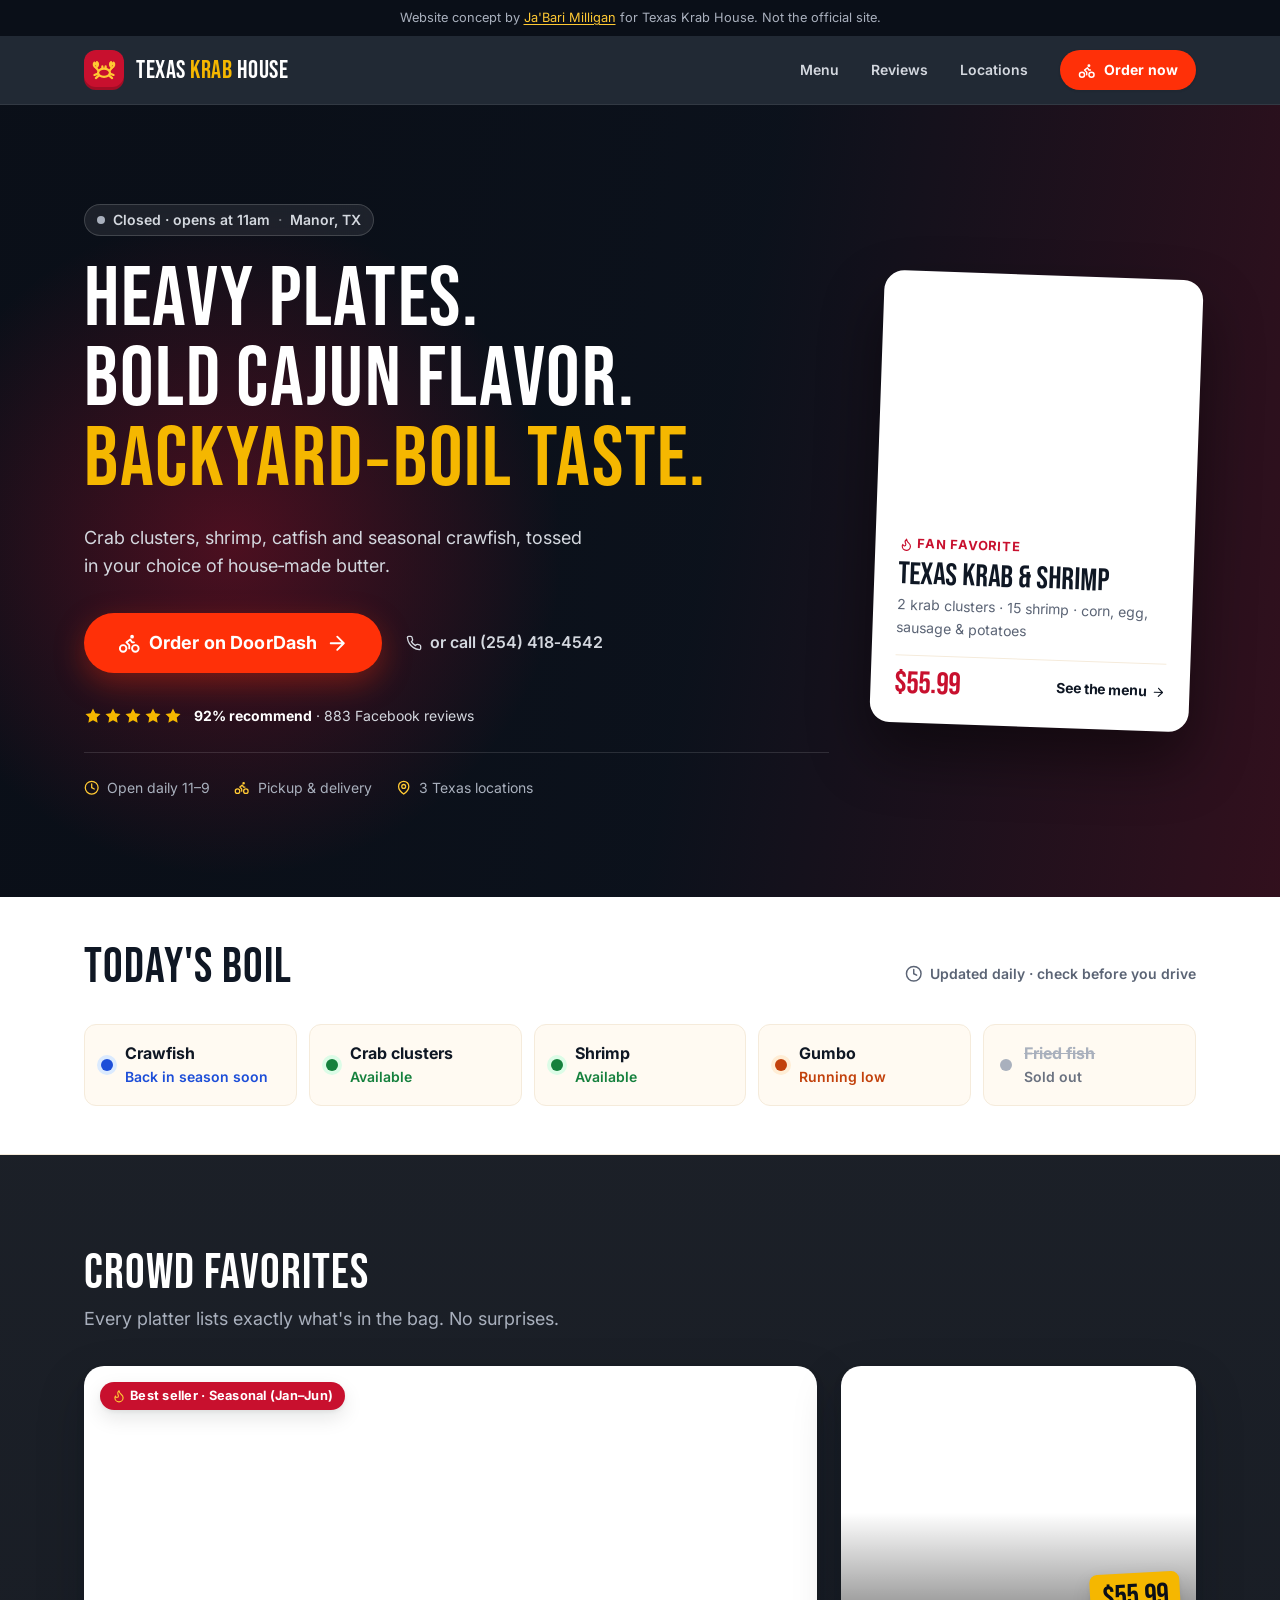
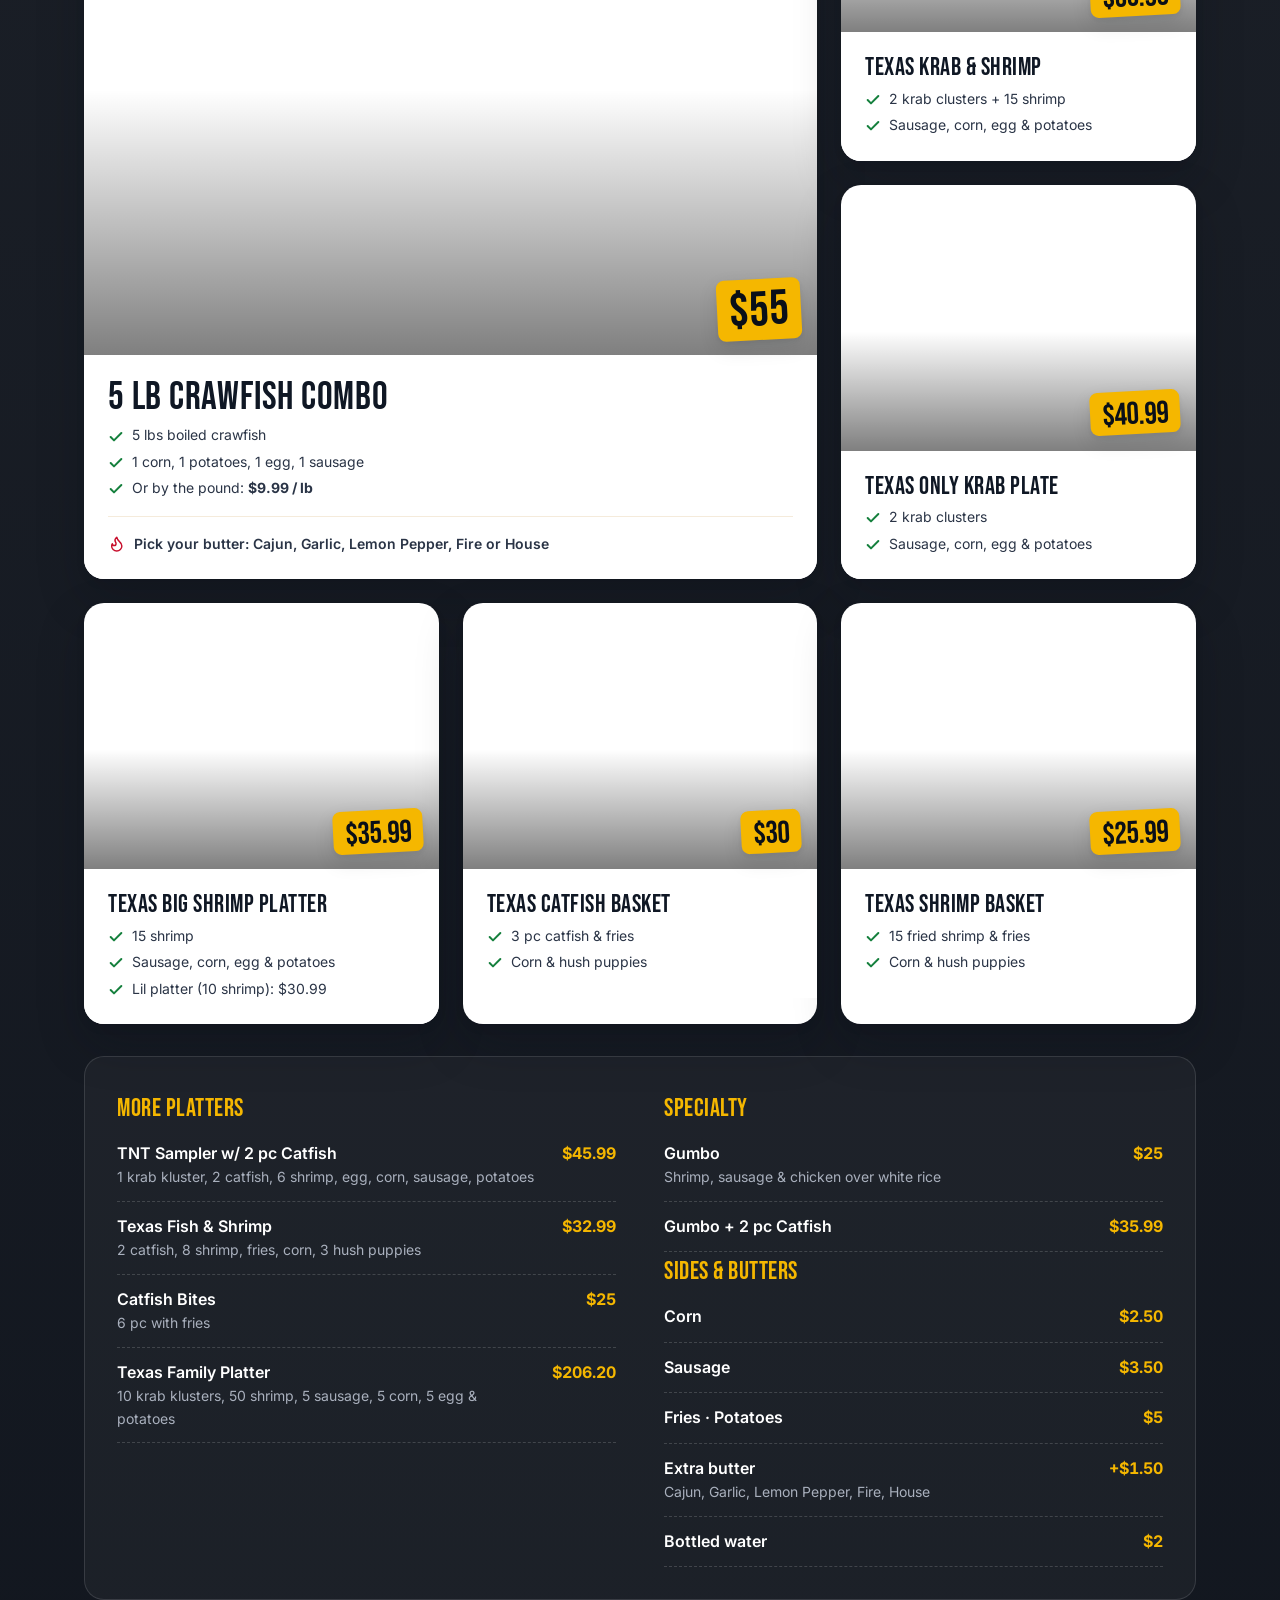
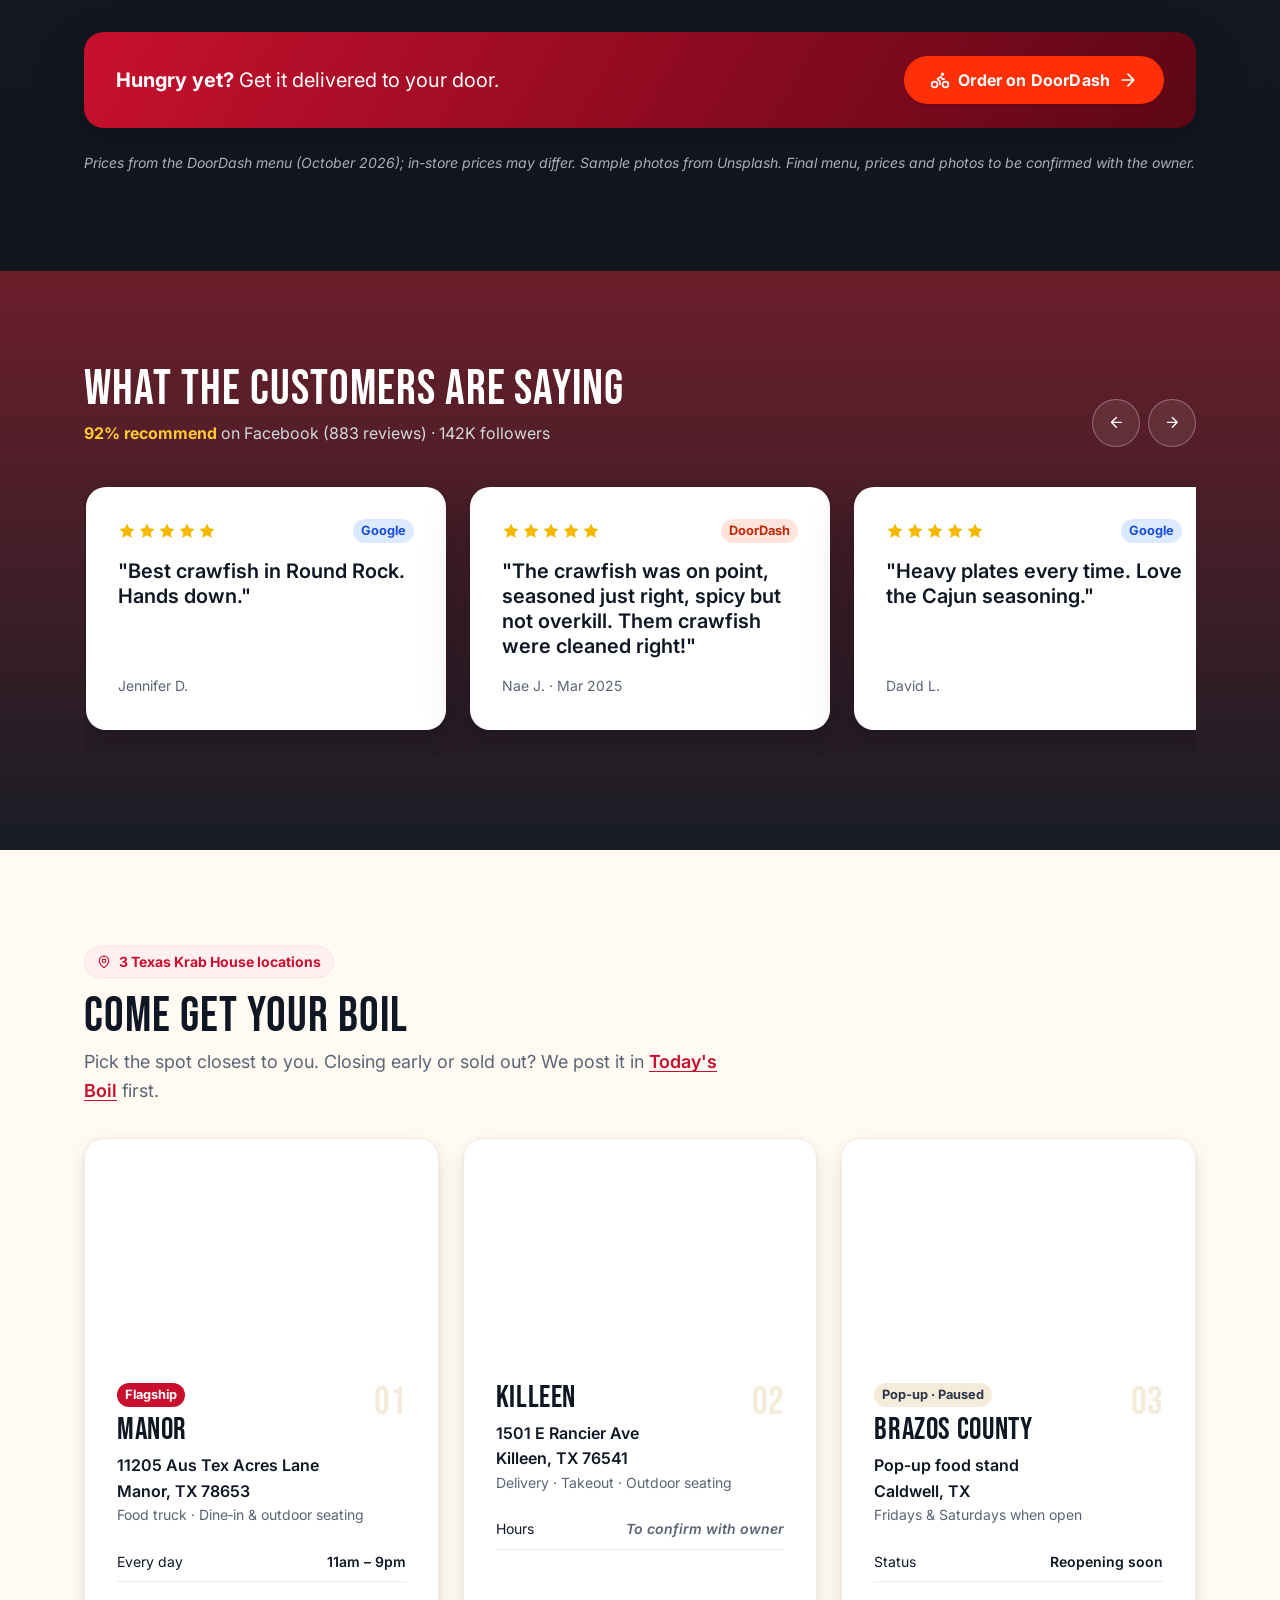
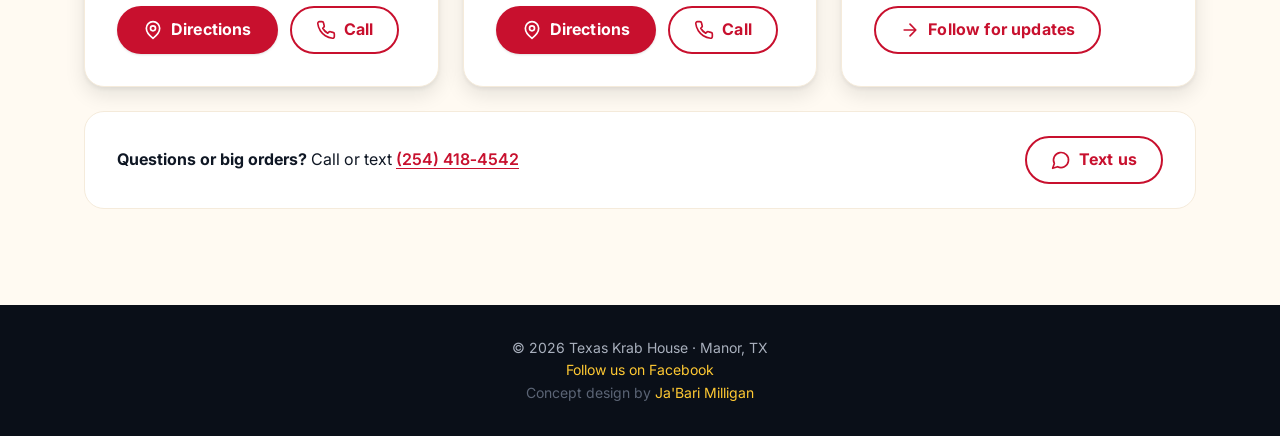
==== commit 374d3da2: "Krab House Step 2: hero redesign with one main CTA, social proof, trust row, live open status" ====
--- a/demos/krab-house/index.html
+++ b/demos/krab-house/index.html
@@ -80,24 +80,75 @@
         <span class="logo-mark"><svg class="icon"><use href="#i-crab"/></svg></span>
         <span class="logo-text">Texas <span>Krab</span> House</span>
       </a>
-      <a href="tel:+12544184542" class="btn btn-small"><svg class="icon"><use href="#i-phone"/></svg>Call to order</a>
+      <!-- Desktop menu links (hidden on phones; the bottom tab bar does this job there) -->
+      <nav class="nav-links" aria-label="Main">
+        <a href="#specials">Menu</a>
+        <a href="#reviews">Reviews</a>
+        <a href="#locations">Locations</a>
+      </nav>
+      <!-- Header button = the SAME main action as the hero. One goal, repeated. -->
+      <a href="https://www.doordash.com/store/texas-krab-house-round-rock-27990263/" target="_blank" class="btn btn-small btn-doordash"><svg class="icon"><use href="#i-bike"/></svg>Order now</a>
     </div>
   </header>
 
   <main>
-    <!-- ========== HERO ========== -->
+    <!--
+      ========== HERO ==========
+      LESSON: the 5-second test. In 5 seconds a visitor must know:
+        1. WHAT you serve  → headline + lead
+        2. WHERE / WHEN    → live "Open now" status + location
+        3. HOW to order    → ONE big main button
+      Plus ONE piece of social proof near the button, so they trust it.
+
+      Visual hierarchy: the main button is big and bright; "Call" is a quiet text link.
+      When everything shouts, nothing gets heard.
+    -->
     <section class="hero">
-      <div class="container">
-        <p class="tag"><svg class="icon"><use href="#i-pin"/></svg>Manor, TX · Open every day 11am–9pm</p>
-        <h1>Fresh crawfish.<br>Bold Cajun flavor.<br><span>Backyard‑boil taste.</span></h1>
-        <p class="lead">Crawfish, crab clusters, shrimp and catfish, soaked in our house Cajun butter. Made fresh, served heavy.</p>
-        <div class="hero-buttons">
-          <!-- DoorDash link: confirm with the owner this is their current store page -->
-          <a href="https://www.doordash.com/store/texas-krab-house-round-rock-27990263/" target="_blank" class="btn btn-doordash"><svg class="icon"><use href="#i-bike"/></svg>Order on DoorDash</a>
-          <a href="tel:+12544184542" class="btn"><svg class="icon"><use href="#i-phone"/></svg>Call to pre‑order</a>
-          <!-- With 2 locations, this jumps to the locations section so people pick the closest one -->
-          <a href="#locations" class="btn btn-outline"><svg class="icon"><use href="#i-pin"/></svg>3 locations</a>
-        </div>
+      <div class="container hero-grid">
+        <div class="hero-copy">
+          <!-- The status text is filled in by JavaScript at the bottom of the page -->
+          <p class="tag status-tag" id="open-status">
+            <span class="live-dot"></span>
+            <span class="status-text">Open every day 11am–9pm</span>
+            <span class="status-sep">·</span> Manor, TX
+          </p>
+
+          <h1>Heavy plates.<br>Bold Cajun flavor.<br><span>Backyard‑boil taste.</span></h1>
+          <p class="lead">Crab clusters, shrimp, catfish and seasonal crawfish, tossed in your choice of house‑made butter.</p>
+
+          <div class="hero-actions">
+            <!-- DoorDash link: confirm with the owner this is their current store page -->
+            <a href="https://www.doordash.com/store/texas-krab-house-round-rock-27990263/" target="_blank" class="btn btn-doordash btn-lg"><svg class="icon"><use href="#i-bike"/></svg>Order on DoorDash<svg class="icon arrow"><use href="#i-arrow"/></svg></a>
+            <a href="tel:+12544184542" class="link-quiet"><svg class="icon"><use href="#i-phone"/></svg>or call (254) 418‑4542</a>
+          </div>
+
+          <!-- Social proof right under the button: "other people trust them, so can I" -->
+          <a href="#reviews" class="proof">
+            <span class="stars"><svg class="icon icon-fill"><use href="#i-star"/></svg><svg class="icon icon-fill"><use href="#i-star"/></svg><svg class="icon icon-fill"><use href="#i-star"/></svg><svg class="icon icon-fill"><use href="#i-star"/></svg><svg class="icon icon-fill"><use href="#i-star"/></svg></span>
+            <span><strong>92% recommend</strong> · 883 Facebook reviews</span>
+          </a>
+
+          <!-- Trust row: quick facts that remove doubts -->
+          <ul class="trust-row">
+            <li><svg class="icon"><use href="#i-clock"/></svg>Open daily 11–9</li>
+            <li><svg class="icon"><use href="#i-bike"/></svg>Pickup & delivery</li>
+            <li><a href="#locations"><svg class="icon"><use href="#i-pin"/></svg>3 Texas locations</a></li>
+          </ul>
+        </div>
+
+        <!-- Featured dish card (desktop only): gives the eye something delicious to land on -->
+        <a href="#specials" class="hero-card" style="--img: url('https://images.unsplash.com/photo-1655992829003-b1d5b4b35a73?w=900&q=75&auto=format&fit=crop')">
+          <span class="hero-card-photo"></span>
+          <span class="hero-card-body">
+            <span class="hero-card-label"><svg class="icon"><use href="#i-flame"/></svg>Fan favorite</span>
+            <span class="hero-card-title">Texas Krab & Shrimp</span>
+            <span class="hero-card-meta">2 krab clusters · 15 shrimp · corn, egg, sausage & potatoes</span>
+            <span class="hero-card-foot">
+              <span class="hero-card-price">$55.99</span>
+              <span class="hero-card-link">See the menu <svg class="icon"><use href="#i-arrow"/></svg></span>
+            </span>
+          </span>
+        </a>
       </div>
     </section>
 
@@ -242,7 +293,7 @@
     </section>
 
     <!-- ========== REVIEWS ========== -->
-    <section class="section reviews">
+    <section class="section reviews" id="reviews">
       <div class="container">
         <div class="reviews-head">
           <div>
@@ -446,6 +497,26 @@
         track.scrollBy({ left: step * Number(button.dataset.dir), behavior: 'smooth' });
       });
     });
+
+    /*
+      LIVE "OPEN NOW" STATUS
+      Manor hours (from their Facebook page): every day, 11am to 9pm, Texas time.
+      We read the current time IN TEXAS (America/Chicago), even if the visitor is somewhere else,
+      then show "Open now" or "Closed · opens at 11am".
+    */
+    const OPEN_HOUR = 11, CLOSE_HOUR = 21;                             // 21 = 9pm (24-hour clock)
+    function updateOpenStatus() {
+      const texasHour = Number(new Intl.DateTimeFormat('en-US', {
+        timeZone: 'America/Chicago', hour: 'numeric', hourCycle: 'h23'
+      }).format(new Date()));
+      const isOpen = texasHour >= OPEN_HOUR && texasHour < CLOSE_HOUR;
+      const tag = document.getElementById('open-status');
+      tag.classList.toggle('is-open', isOpen);                         // adds/removes the green style
+      tag.querySelector('.status-text').textContent =
+        isOpen ? 'Open now · until 9pm' : 'Closed · opens at 11am';
+    }
+    updateOpenStatus();
+    setInterval(updateOpenStatus, 60 * 1000);                          // re-check every minute
   </script>
 </body>
 </html>
--- a/demos/krab-house/style.css
+++ b/demos/krab-house/style.css
@@ -74,7 +74,7 @@
   --fs-4xl:  3.052rem;  /* 49px    section titles (desktop) */
   /* clamp(min, preferred, max): grows smoothly with the screen width */
   --fs-h2:      clamp(var(--fs-3xl), 5vw, var(--fs-4xl));
-  --fs-display: clamp(3.2rem, 9vw, 6.5rem);
+  --fs-display: clamp(3rem, 8vw, 5.25rem);
 
   --lh-tight: 0.95;
   --lh-snug:  1.25;
@@ -217,29 +217,130 @@
 
 /* ---------- Hero ---------- */
 .hero {
+  position: relative;
+  display: flex; align-items: center;
+  min-height: min(88vh, 820px);              /* fills most of the screen, like premium sites */
   color: var(--white);
-  padding: var(--space-9) 0;
+  padding: var(--space-8) 0;
+  overflow: hidden;
   background:
-    linear-gradient(100deg, rgba(10, 15, 24, 0.96) 25%, rgba(10, 15, 24, 0.6) 60%, rgba(92, 7, 21, 0.55)),
+    /* 1) dark on the left where the text is, see-through on the right where the food is */
+    linear-gradient(100deg, rgba(10, 15, 24, 0.97) 20%, rgba(10, 15, 24, 0.7) 55%, rgba(92, 7, 21, 0.45)),
     url("https://images.unsplash.com/photo-1559685516-2602ebf3002b?w=1800&q=70&auto=format&fit=crop") center / cover,
     var(--ink-900);
 }
+/* A soft red glow behind the headline adds depth (a common "premium" trick) */
+.hero::before {
+  content: "";
+  position: absolute; left: -10%; top: 10%;
+  width: 60vw; height: 60vw; max-width: 720px; max-height: 720px;
+  background: radial-gradient(circle, rgba(200, 16, 46, 0.35), transparent 65%);
+  pointer-events: none;
+}
+.hero-grid {
+  position: relative;
+  display: grid;
+  grid-template-columns: 1.4fr 0.6fr;
+  gap: var(--space-7);
+  align-items: center;
+}
+
 .tag {
   display: inline-flex; align-items: center; gap: var(--space-2);
-  background: rgba(245, 183, 0, 0.14);
-  color: var(--gold-400);
-  border: 1px solid rgba(245, 183, 0, 0.35);
+  background: rgba(255, 255, 255, 0.08);
+  color: var(--ink-200);
+  border: 1px solid rgba(255, 255, 255, 0.16);
   font-weight: 600;
   font-size: var(--fs-sm);
   padding: var(--space-1) var(--space-3);
   border-radius: var(--radius-pill);
   margin-bottom: var(--space-5);
+  backdrop-filter: blur(6px);
 }
 .tag .icon { width: 1em; height: 1em; }
-h1 { font-size: var(--fs-display); margin-bottom: var(--space-5); }
+
+/* Live "Open now" dot: green and pulsing when open, gray when closed */
+.live-dot { width: 8px; height: 8px; border-radius: 50%; background: var(--ink-300); }
+.is-open .live-dot { background: #22c55e; animation: pulse 2s infinite; }
+.is-open .status-text { color: #86efac; }
+@keyframes pulse {
+  0%   { box-shadow: 0 0 0 0 rgba(34, 197, 94, 0.6); }
+  70%  { box-shadow: 0 0 0 8px rgba(34, 197, 94, 0); }
+  100% { box-shadow: 0 0 0 0 rgba(34, 197, 94, 0); }
+}
+.status-sep { opacity: 0.5; }
+
+h1 { font-size: var(--fs-display); margin-bottom: var(--space-5); text-wrap: balance; }
 h1 span { color: var(--accent); }
-.lead { font-size: var(--fs-md); max-width: 34rem; color: var(--ink-200); margin-bottom: var(--space-6); }
+.lead { font-size: var(--fs-md); max-width: 32rem; color: var(--ink-200); margin-bottom: var(--space-6); }
 .hero-buttons { display: flex; gap: var(--space-3); flex-wrap: wrap; }
+
+/* Main action + quiet secondary action */
+.hero-actions { display: flex; align-items: center; flex-wrap: wrap; gap: var(--space-3) var(--space-5); margin-bottom: var(--space-6); }
+.btn-lg { min-height: 60px; padding: 0 var(--space-6); font-size: var(--fs-md); box-shadow: 0 10px 30px rgba(255, 48, 8, 0.35); }
+.btn-lg:hover { box-shadow: 0 14px 36px rgba(255, 48, 8, 0.45); }
+.btn .arrow { transition: transform var(--dur) var(--ease); }
+.btn:hover .arrow { transform: translateX(4px); }           /* arrow nudges forward = "go!" */
+.link-quiet {
+  display: inline-flex; align-items: center; gap: var(--space-2);
+  color: var(--ink-200); font-weight: 600;
+  border-bottom: 1px solid transparent;
+  transition: color var(--dur) var(--ease), border-color var(--dur) var(--ease);
+}
+.link-quiet:hover { color: var(--white); border-color: currentColor; }
+.link-quiet .icon { width: 1em; height: 1em; }
+
+/* Social proof under the button */
+.proof { display: inline-flex; align-items: center; flex-wrap: wrap; gap: var(--space-3); color: var(--ink-200); font-size: var(--fs-sm); margin-bottom: var(--space-5); }
+.proof .stars { margin: 0; }
+.proof strong { color: var(--white); }
+.proof:hover strong { text-decoration: underline; }
+
+/* Trust row */
+.trust-row {
+  display: flex; flex-wrap: wrap; gap: var(--space-2) var(--space-5);
+  list-style: none;
+  padding-top: var(--space-5);
+  border-top: 1px solid rgba(255, 255, 255, 0.12);
+  font-size: var(--fs-sm); color: var(--ink-300);
+}
+.trust-row li, .trust-row a { display: inline-flex; align-items: center; gap: var(--space-2); }
+.trust-row a:hover { color: var(--white); }
+.trust-row .icon { width: 1.1em; height: 1.1em; color: var(--gold-400); }
+
+/* Featured dish card */
+.hero-card {
+  display: flex; flex-direction: column;
+  background: var(--surface);
+  color: var(--text);
+  border-radius: var(--radius-lg);
+  overflow: hidden;
+  box-shadow: 0 30px 60px rgba(0, 0, 0, 0.45);
+  transform: rotate(2deg);                    /* a slight tilt feels hand-placed, not templated */
+  transition: transform 400ms var(--ease);
+}
+.hero-card:hover { transform: rotate(0deg) translateY(-6px); }
+.hero-card-photo { display: block; aspect-ratio: 4 / 3; background: var(--img) center / cover; }
+.hero-card-body { display: flex; flex-direction: column; gap: var(--space-1); padding: var(--space-5); }
+.hero-card-label { display: inline-flex; align-items: center; gap: var(--space-1); color: var(--brand); font-size: var(--fs-xs); font-weight: 700; text-transform: uppercase; letter-spacing: 0.06em; }
+.hero-card-label .icon { width: 14px; height: 14px; }
+.hero-card-title { font-family: var(--font-display); font-size: var(--fs-2xl); line-height: 1; }
+.hero-card-meta { color: var(--text-muted); font-size: var(--fs-sm); }
+.hero-card-foot { display: flex; justify-content: space-between; align-items: center; margin-top: var(--space-3); padding-top: var(--space-3); border-top: 1px solid var(--paper-200); }
+.hero-card-price { font-family: var(--font-display); font-size: var(--fs-2xl); color: var(--brand); line-height: 1; }
+.hero-card-link { display: inline-flex; align-items: center; gap: var(--space-1); font-size: var(--fs-sm); font-weight: 700; }
+.hero-card-link .icon { width: 1em; height: 1em; transition: transform var(--dur) var(--ease); }
+.hero-card:hover .hero-card-link .icon { transform: translateX(4px); }
+
+/* Header menu links */
+.nav-links { display: flex; gap: var(--space-6); margin-left: auto; margin-right: var(--space-6); }
+.nav-links a { color: var(--ink-200); font-size: var(--fs-sm); font-weight: 600; position: relative; }
+.nav-links a::after {                                    /* underline that grows on hover */
+  content: ""; position: absolute; left: 0; right: 0; bottom: -6px; height: 2px;
+  background: var(--accent); transform: scaleX(0); transition: transform var(--dur) var(--ease);
+}
+.nav-links a:hover { color: var(--white); }
+.nav-links a:hover::after { transform: scaleX(1); }
 
 /* ---------- Sections ---------- */
 .section { padding: var(--section-y) 0; }
@@ -530,6 +631,9 @@
    RESPONSIVE
    ===================================================================== */
 @media (max-width: 1000px) {
+  .hero-grid { grid-template-columns: 1fr; }
+  .hero-card { display: none; }              /* phones/tablets: keep focus on the main button */
+  .nav-links { display: none; }
   .locations-grid { grid-template-columns: 1fr 1fr; }
   .menu-grid { grid-template-columns: repeat(2, 1fr); }
   .dish-featured { grid-row: auto; }
@@ -541,7 +645,10 @@
   .header .btn-small { display: none; }
   .carousel-nav { display: none; }            /* phones swipe instead */
   .swipe-hint { display: flex; }
-  .hero { padding: var(--space-8) 0; }
+  .hero { min-height: auto; padding: var(--space-7) 0 var(--space-8); }
+  .hero-actions { flex-direction: column; align-items: stretch; text-align: center; }
+  .hero-actions .link-quiet { justify-content: center; }
+  .btn-lg { width: 100%; }                   /* full-width button = easy thumb tap */
   .locations-grid { grid-template-columns: 1fr; }
   .location-body { padding: var(--space-5); }
   .location-num { right: var(--space-5); }
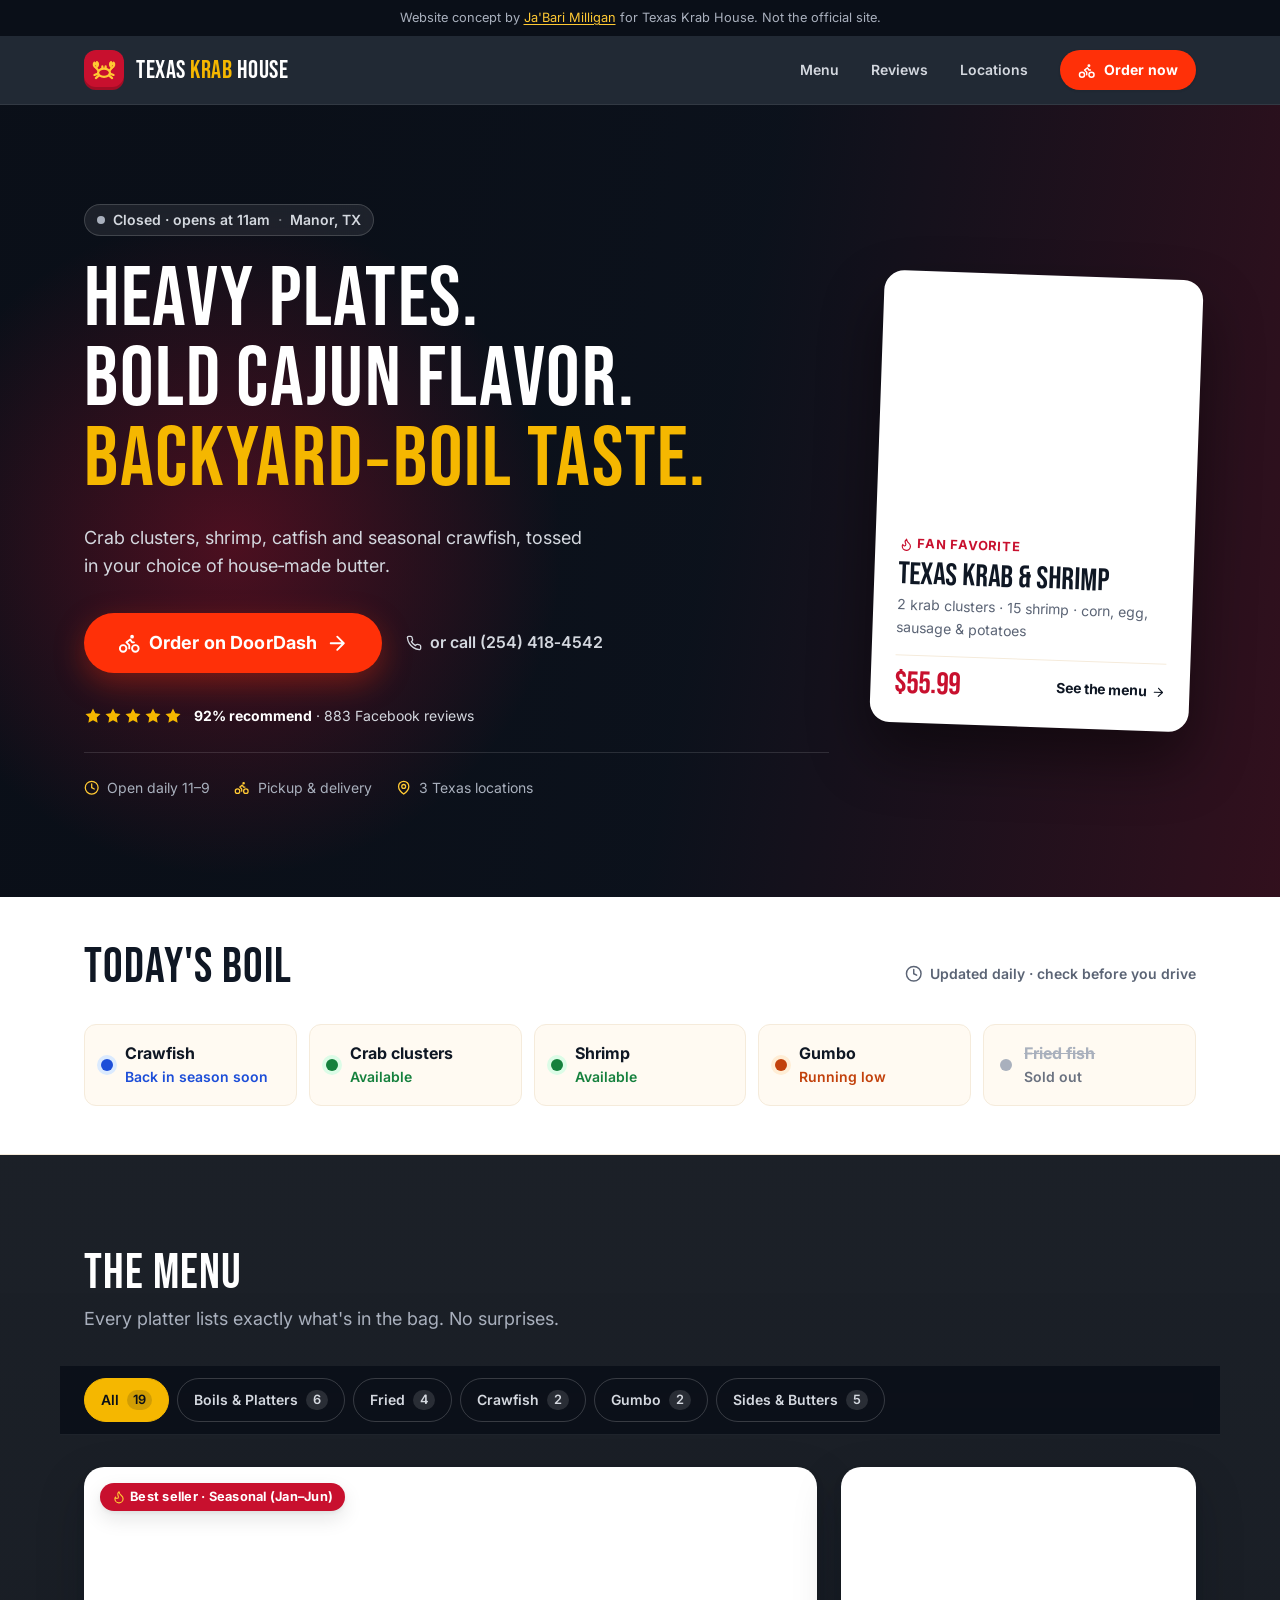
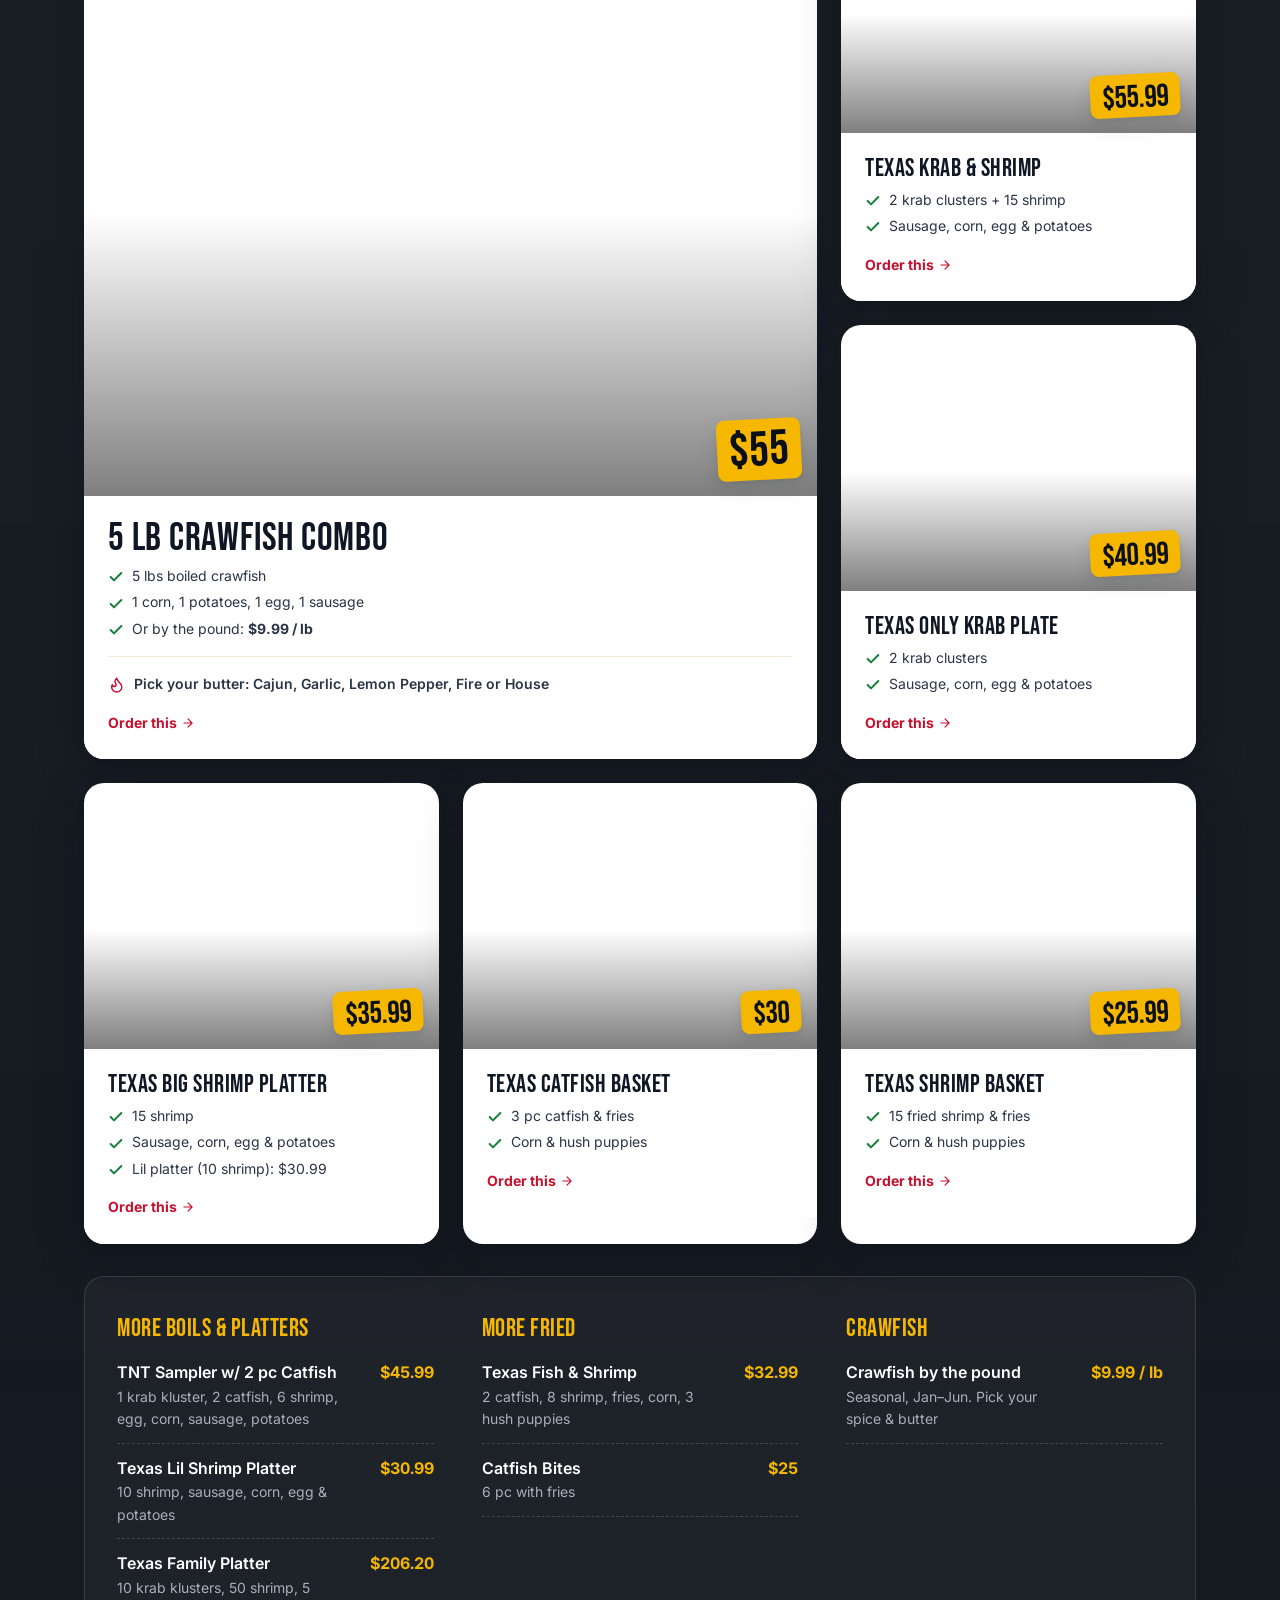
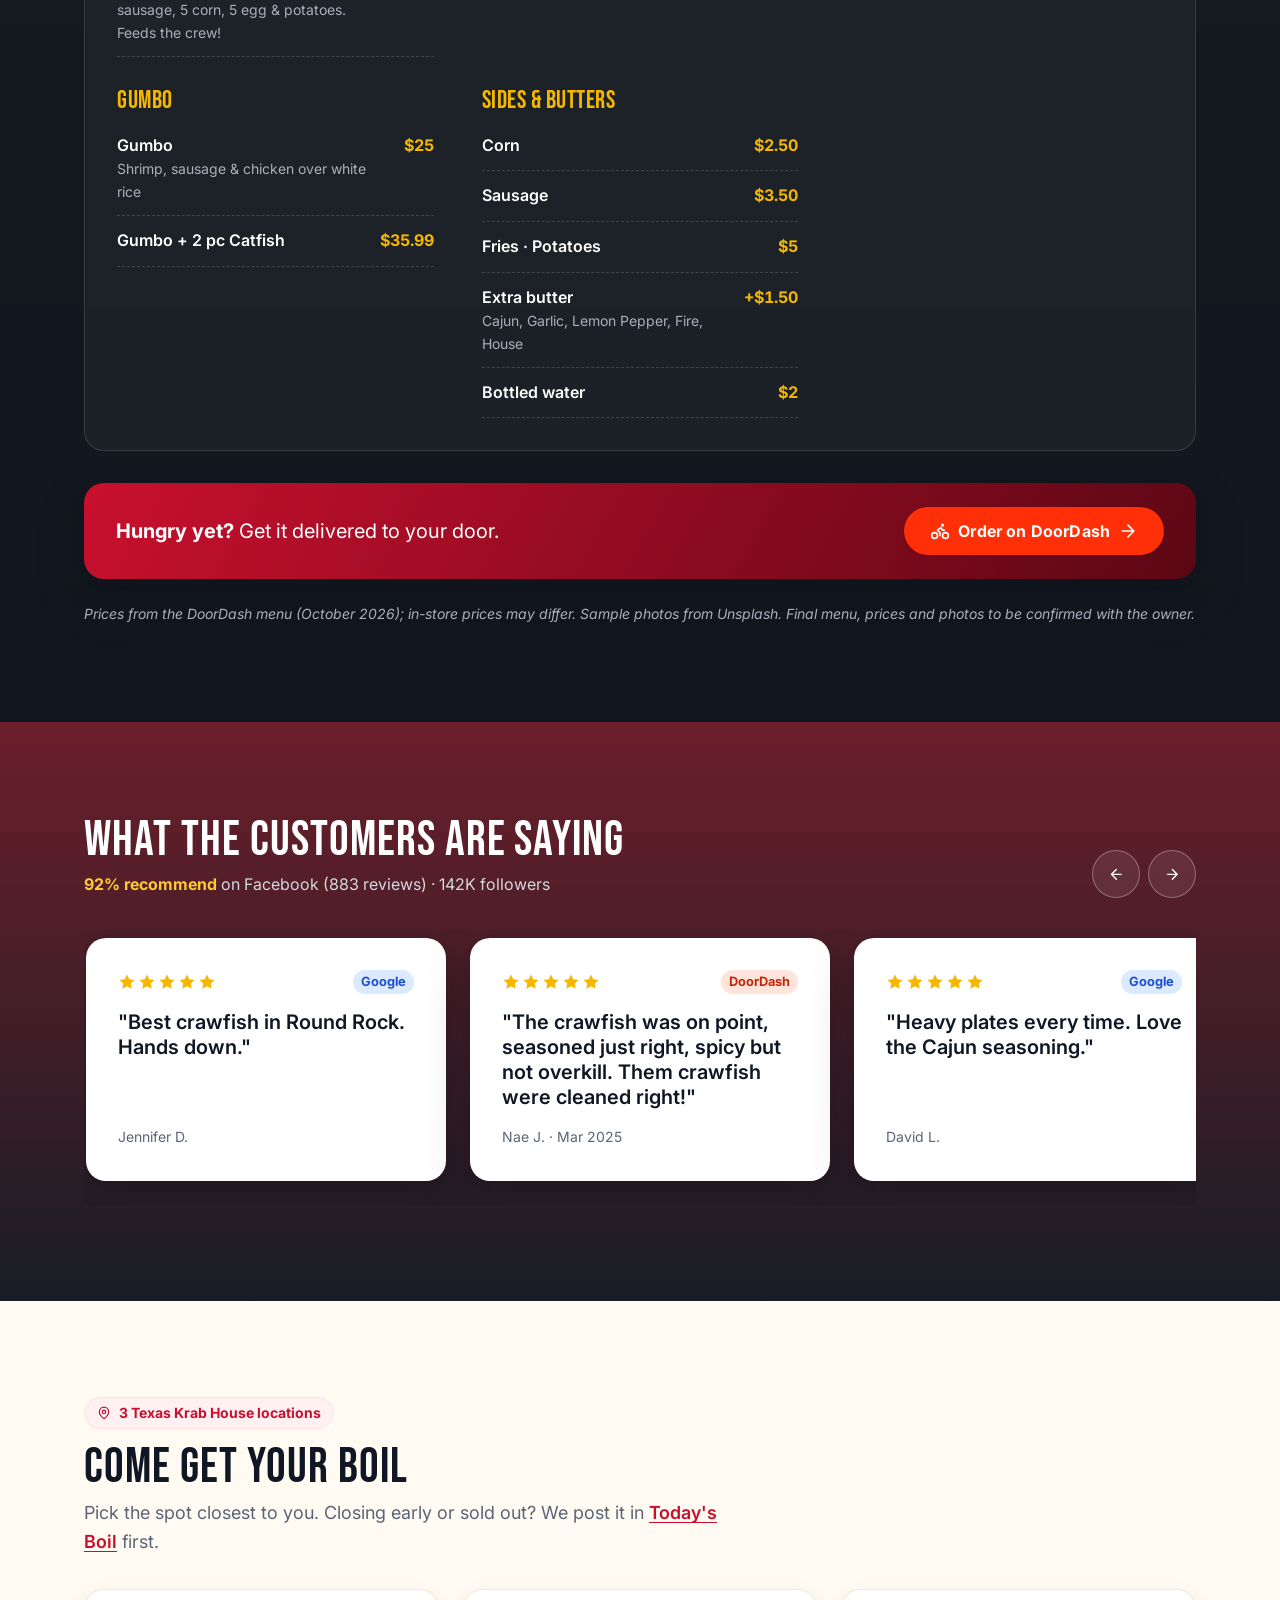
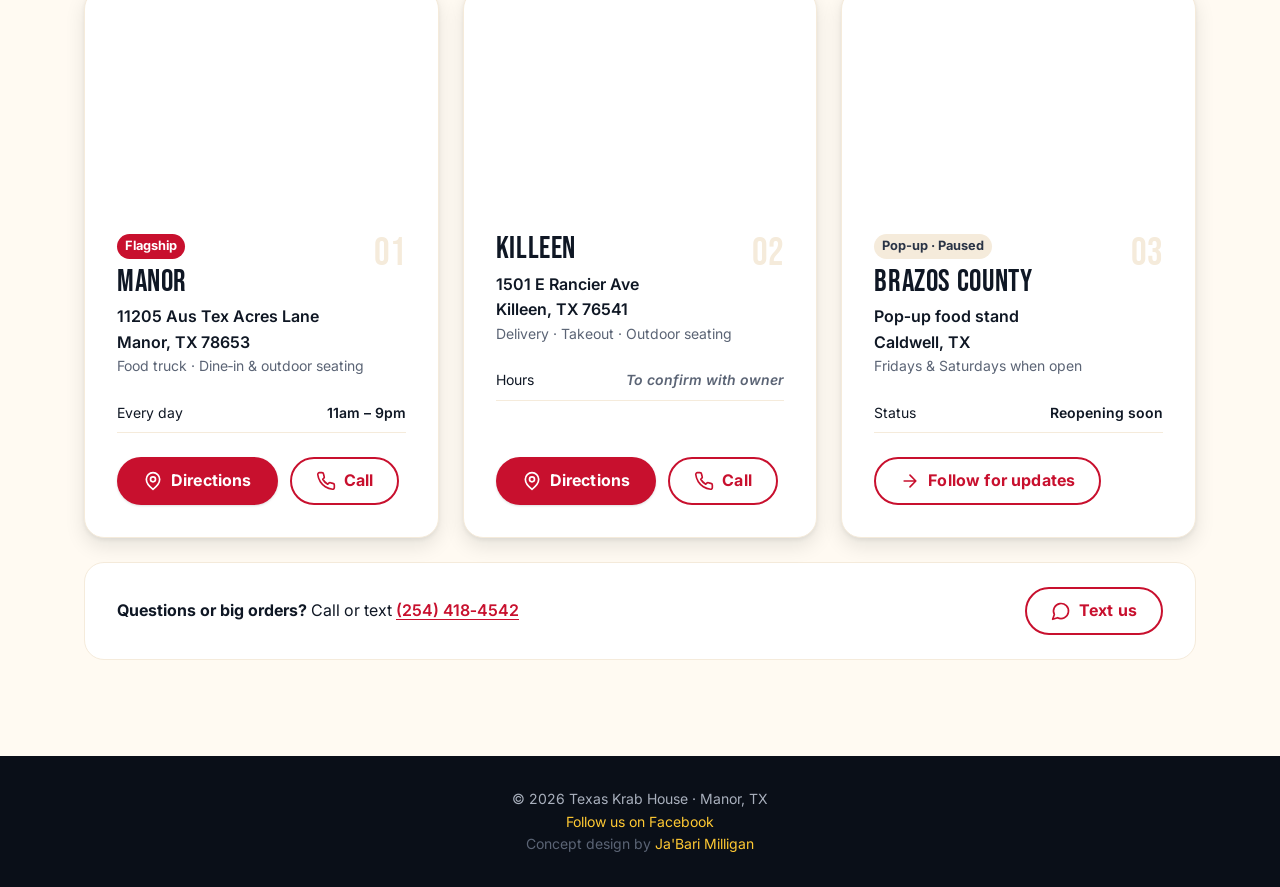
==== commit 5c174936: "Krab House Step 3: sticky menu category tabs with filter and item counts" ====
--- a/demos/krab-house/index.html
+++ b/demos/krab-house/index.html
@@ -173,8 +173,25 @@
     <!-- ========== SPECIALS ========== -->
     <section class="section" id="specials">
       <div class="container">
-        <h2>Crowd favorites</h2>
+        <h2>The menu</h2>
         <p class="intro">Every platter lists exactly what's in the bag. No surprises.</p>
+
+        <!--
+          CATEGORY TABS (filter buttons)
+          LESSON: Each button has data-filter="boils". Each menu item has data-cat="boils".
+          JavaScript (bottom of page) shows only the items whose data-cat matches the button you tapped.
+          "data-" attributes are YOUR OWN labels that JavaScript can read. HTML ignores them.
+          aria-pressed tells screen readers which tab is active.
+        -->
+        <div class="menu-tabs" role="toolbar" aria-label="Filter the menu">
+          <button class="menu-tab" data-filter="all" aria-pressed="true">All</button>
+          <button class="menu-tab" data-filter="boils" aria-pressed="false">Boils & Platters</button>
+          <button class="menu-tab" data-filter="fried" aria-pressed="false">Fried</button>
+          <button class="menu-tab" data-filter="crawfish" aria-pressed="false">Crawfish</button>
+          <button class="menu-tab" data-filter="gumbo" aria-pressed="false">Gumbo</button>
+          <button class="menu-tab" data-filter="sides" aria-pressed="false">Sides & Butters</button>
+        </div>
+
         <!--
           PHOTO MENU. Each card's photo is set with a CSS variable: style="--img: url(...)"
           Photos are free SAMPLE photos from Unsplash (unsplash.com/license).
@@ -182,7 +199,7 @@
           Items, contents and prices copied from their DoorDash menu (Oct 2026).
         -->
         <div class="menu-grid">
-          <article class="dish dish-featured" style="--img: url('https://images.unsplash.com/photo-1778783383528-6a8bfa7f5122?w=1200&q=75&auto=format&fit=crop')">
+          <article class="dish dish-featured" data-cat="crawfish" style="--img: url('https://images.unsplash.com/photo-1778783383528-6a8bfa7f5122?w=1200&q=75&auto=format&fit=crop')">
             <div class="dish-photo">
               <span class="badge"><svg class="icon"><use href="#i-flame"/></svg>Best seller · Seasonal (Jan–Jun)</span>
               <span class="price-tag">$55</span>
@@ -196,10 +213,11 @@
                 <li>Or by the pound: <strong>$9.99 / lb</strong></li>
               </ul>
               <div class="spice"><svg class="icon"><use href="#i-flame"/></svg>Pick your butter: Cajun, Garlic, Lemon Pepper, Fire or House</div>
-            </div>
-          </article>
-
-          <article class="dish" style="--img: url('https://images.unsplash.com/photo-1655992829003-b1d5b4b35a73?w=800&q=75&auto=format&fit=crop')">
+              <a href="https://www.doordash.com/store/texas-krab-house-round-rock-27990263/" target="_blank" class="dish-order">Order this <svg class="icon"><use href="#i-arrow"/></svg></a>
+            </div>
+          </article>
+
+          <article class="dish" data-cat="boils" style="--img: url('https://images.unsplash.com/photo-1655992829003-b1d5b4b35a73?w=800&q=75&auto=format&fit=crop')">
             <div class="dish-photo"><span class="price-tag">$55.99</span></div>
             <div class="dish-body">
               <h3>Texas Krab & Shrimp</h3>
@@ -207,10 +225,11 @@
                 <li>2 krab clusters + 15 shrimp</li>
                 <li>Sausage, corn, egg & potatoes</li>
               </ul>
-            </div>
-          </article>
-
-          <article class="dish" style="--img: url('https://images.unsplash.com/photo-1559685516-2602ebf3002b?w=800&q=75&auto=format&fit=crop')">
+              <a href="https://www.doordash.com/store/texas-krab-house-round-rock-27990263/" target="_blank" class="dish-order">Order this <svg class="icon"><use href="#i-arrow"/></svg></a>
+            </div>
+          </article>
+
+          <article class="dish" data-cat="boils" style="--img: url('https://images.unsplash.com/photo-1559685516-2602ebf3002b?w=800&q=75&auto=format&fit=crop')">
             <div class="dish-photo"><span class="price-tag">$40.99</span></div>
             <div class="dish-body">
               <h3>Texas Only Krab Plate</h3>
@@ -218,10 +237,11 @@
                 <li>2 krab clusters</li>
                 <li>Sausage, corn, egg & potatoes</li>
               </ul>
-            </div>
-          </article>
-
-          <article class="dish" style="--img: url('https://images.unsplash.com/photo-1559813654-935eab67b93a?w=800&q=75&auto=format&fit=crop')">
+              <a href="https://www.doordash.com/store/texas-krab-house-round-rock-27990263/" target="_blank" class="dish-order">Order this <svg class="icon"><use href="#i-arrow"/></svg></a>
+            </div>
+          </article>
+
+          <article class="dish" data-cat="boils" style="--img: url('https://images.unsplash.com/photo-1559813654-935eab67b93a?w=800&q=75&auto=format&fit=crop')">
             <div class="dish-photo"><span class="price-tag">$35.99</span></div>
             <div class="dish-body">
               <h3>Texas Big Shrimp Platter</h3>
@@ -230,10 +250,11 @@
                 <li>Sausage, corn, egg & potatoes</li>
                 <li>Lil platter (10 shrimp): $30.99</li>
               </ul>
-            </div>
-          </article>
-
-          <article class="dish" style="--img: url('https://images.unsplash.com/photo-1697748836791-9ddf7e616ece?w=800&q=75&auto=format&fit=crop')">
+              <a href="https://www.doordash.com/store/texas-krab-house-round-rock-27990263/" target="_blank" class="dish-order">Order this <svg class="icon"><use href="#i-arrow"/></svg></a>
+            </div>
+          </article>
+
+          <article class="dish" data-cat="fried" style="--img: url('https://images.unsplash.com/photo-1697748836791-9ddf7e616ece?w=800&q=75&auto=format&fit=crop')">
             <div class="dish-photo"><span class="price-tag">$30</span></div>
             <div class="dish-body">
               <h3>Texas Catfish Basket</h3>
@@ -241,10 +262,11 @@
                 <li>3 pc catfish & fries</li>
                 <li>Corn & hush puppies</li>
               </ul>
-            </div>
-          </article>
-
-          <article class="dish" style="--img: url('https://images.unsplash.com/photo-1568782947821-3d660dacc7cb?w=800&q=75&auto=format&fit=crop')">
+              <a href="https://www.doordash.com/store/texas-krab-house-round-rock-27990263/" target="_blank" class="dish-order">Order this <svg class="icon"><use href="#i-arrow"/></svg></a>
+            </div>
+          </article>
+
+          <article class="dish" data-cat="fried" style="--img: url('https://images.unsplash.com/photo-1568782947821-3d660dacc7cb?w=800&q=75&auto=format&fit=crop')">
             <div class="dish-photo"><span class="price-tag">$25.99</span></div>
             <div class="dish-body">
               <h3>Texas Shrimp Basket</h3>
@@ -252,27 +274,46 @@
                 <li>15 fried shrimp & fries</li>
                 <li>Corn & hush puppies</li>
               </ul>
-            </div>
-          </article>
-        </div>
-
-        <!-- FULL MENU: a simple price list for everything else. A <dl> is a "description list": name + price pairs -->
+              <a href="https://www.doordash.com/store/texas-krab-house-round-rock-27990263/" target="_blank" class="dish-order">Order this <svg class="icon"><use href="#i-arrow"/></svg></a>
+            </div>
+          </article>
+        </div>
+
+        <!--
+          FULL MENU: a simple price list for everything else, split into groups.
+          Each group has a data-cat too, so the tabs filter it as well.
+          A <dl> is a "description list": name + price pairs.
+        -->
         <div class="full-menu">
-          <div>
-            <h3>More platters</h3>
+          <div class="menu-group" data-cat="boils">
+            <h3>More boils & platters</h3>
             <dl>
               <div><dt>TNT Sampler w/ 2 pc Catfish <small>1 krab kluster, 2 catfish, 6 shrimp, egg, corn, sausage, potatoes</small></dt><dd>$45.99</dd></div>
+              <div><dt>Texas Lil Shrimp Platter <small>10 shrimp, sausage, corn, egg & potatoes</small></dt><dd>$30.99</dd></div>
+              <div><dt>Texas Family Platter <small>10 krab klusters, 50 shrimp, 5 sausage, 5 corn, 5 egg & potatoes. Feeds the crew!</small></dt><dd>$206.20</dd></div>
+            </dl>
+          </div>
+          <div class="menu-group" data-cat="fried">
+            <h3>More fried</h3>
+            <dl>
               <div><dt>Texas Fish & Shrimp <small>2 catfish, 8 shrimp, fries, corn, 3 hush puppies</small></dt><dd>$32.99</dd></div>
               <div><dt>Catfish Bites <small>6 pc with fries</small></dt><dd>$25</dd></div>
-              <div><dt>Texas Family Platter <small>10 krab klusters, 50 shrimp, 5 sausage, 5 corn, 5 egg & potatoes</small></dt><dd>$206.20</dd></div>
             </dl>
           </div>
-          <div>
-            <h3>Specialty</h3>
+          <div class="menu-group" data-cat="crawfish">
+            <h3>Crawfish</h3>
+            <dl>
+              <div><dt>Crawfish by the pound <small>Seasonal, Jan–Jun. Pick your spice & butter</small></dt><dd>$9.99 / lb</dd></div>
+            </dl>
+          </div>
+          <div class="menu-group" data-cat="gumbo">
+            <h3>Gumbo</h3>
             <dl>
               <div><dt>Gumbo <small>Shrimp, sausage & chicken over white rice</small></dt><dd>$25</dd></div>
               <div><dt>Gumbo + 2 pc Catfish</dt><dd>$35.99</dd></div>
             </dl>
+          </div>
+          <div class="menu-group" data-cat="sides">
             <h3>Sides & butters</h3>
             <dl>
               <div><dt>Corn</dt><dd>$2.50</dd></div>
@@ -517,6 +558,59 @@
     }
     updateOpenStatus();
     setInterval(updateOpenStatus, 60 * 1000);                          // re-check every minute
+
+    /*
+      MENU FILTER TABS
+      1. Find all tabs, photo cards and price-list groups.
+      2. Count how many items each category has and show it on the tab ("Fried 4").
+      3. When a tab is clicked: mark it active, show matching items, hide the rest.
+    */
+    const tabs     = document.querySelectorAll('.menu-tab');
+    const dishes   = document.querySelectorAll('.menu-grid .dish');
+    const groups   = document.querySelectorAll('.menu-group');
+    const menuGrid = document.querySelector('.menu-grid');
+    const fullMenu = document.querySelector('.full-menu');
+
+    // How many items are in a category? (photo cards + rows in the price list)
+    function countItems(cat) {
+      let count = 0;
+      dishes.forEach(d => { if (cat === 'all' || d.dataset.cat === cat) count++; });
+      groups.forEach(g => { if (cat === 'all' || g.dataset.cat === cat) count += g.querySelectorAll('dl > div').length; });
+      return count;
+    }
+
+    // Add the count bubble to every tab
+    tabs.forEach(tab => {
+      const bubble = document.createElement('span');
+      bubble.className = 'tab-count';
+      bubble.textContent = countItems(tab.dataset.filter);
+      tab.append(bubble);
+    });
+
+    function filterMenu(cat) {
+      // 1. Highlight the active tab
+      tabs.forEach(t => t.setAttribute('aria-pressed', t.dataset.filter === cat));
+
+      // 2. Show/hide photo cards and price-list groups
+      let visibleDishes = 0, visibleGroups = 0;
+      dishes.forEach(d => {
+        const show = cat === 'all' || d.dataset.cat === cat;
+        d.hidden = !show;
+        if (show) { visibleDishes++; d.classList.remove('fade-in'); void d.offsetWidth; d.classList.add('fade-in'); }
+      });
+      groups.forEach(g => {
+        const show = cat === 'all' || g.dataset.cat === cat;
+        g.hidden = !show;
+        if (show) visibleGroups++;
+      });
+
+      // 3. Hide a whole area if it has nothing to show (e.g. "Gumbo" has no photo cards)
+      menuGrid.hidden = visibleDishes === 0;
+      fullMenu.hidden = visibleGroups === 0;
+      menuGrid.classList.toggle('is-filtered', cat !== 'all');
+    }
+
+    tabs.forEach(tab => tab.addEventListener('click', () => filterMenu(tab.dataset.filter)));
   </script>
 </body>
 </html>
--- a/demos/krab-house/style.css
+++ b/demos/krab-house/style.css
@@ -462,10 +462,68 @@
 }
 .spice .icon { color: var(--brand); }
 
+/* ---------- Menu category tabs ---------- */
+/* The HTML "hidden" attribute must win over display:flex/grid on cards */
+[hidden] { display: none !important; }
+
+.menu-tabs {
+  position: sticky; top: 68px; z-index: 5;   /* sticks just under the header while you scroll the menu */
+  display: flex; gap: var(--space-2);
+  overflow-x: auto;                          /* on phones, swipe the tabs sideways */
+  scrollbar-width: none;
+  margin: 0 calc(var(--space-5) * -1) var(--space-6);
+  padding: var(--space-3) var(--space-5);
+  background: rgba(10, 15, 24, 0.85);
+  backdrop-filter: blur(10px);
+  border-bottom: 1px solid rgba(255, 255, 255, 0.08);
+}
+.menu-tabs::-webkit-scrollbar { display: none; }
+.menu-tab {
+  flex-shrink: 0;
+  display: inline-flex; align-items: center; gap: var(--space-2);
+  min-height: 44px;
+  padding: 0 var(--space-4);
+  border-radius: var(--radius-pill);
+  border: 1px solid rgba(255, 255, 255, 0.18);
+  background: transparent;
+  color: var(--ink-200);
+  font: inherit; font-size: var(--fs-sm); font-weight: 600;
+  cursor: pointer;
+  transition: background var(--dur) var(--ease), color var(--dur) var(--ease), border-color var(--dur) var(--ease);
+}
+.menu-tab:hover { border-color: rgba(255, 255, 255, 0.4); color: var(--white); }
+.menu-tab[aria-pressed="true"] { background: var(--accent); border-color: var(--accent); color: var(--ink-950); }
+.tab-count {
+  min-width: 22px; padding: 0 6px;
+  border-radius: var(--radius-pill);
+  background: rgba(255, 255, 255, 0.12);
+  font-size: var(--fs-xs); line-height: 20px; text-align: center;
+}
+.menu-tab[aria-pressed="true"] .tab-count { background: rgba(10, 15, 24, 0.15); }
+
+/* When filtered, the featured card stops spanning 2x2 so the grid stays tidy */
+.menu-grid.is-filtered .dish-featured { grid-column: auto; grid-row: auto; }
+.menu-grid.is-filtered .dish-featured .dish-photo { aspect-ratio: 4 / 3; flex: none; min-height: 0; }
+.menu-grid.is-filtered .dish-featured h3 { font-size: var(--fs-xl); }
+.menu-grid.is-filtered .dish-featured .price-tag { font-size: var(--fs-2xl); }
+
+/* Items fade up when a tab is tapped */
+.fade-in { animation: fadeUp 350ms var(--ease) both; }
+@keyframes fadeUp { from { opacity: 0; transform: translateY(12px); } to { opacity: 1; transform: none; } }
+
+/* "Order this" link on each card */
+.dish-order {
+  display: inline-flex; align-items: center; gap: var(--space-1);
+  margin-top: var(--space-4);
+  color: var(--brand); font-size: var(--fs-sm); font-weight: 700;
+}
+.dish-order .icon { width: 1em; height: 1em; transition: transform var(--dur) var(--ease); }
+.dish-order:hover .icon { transform: translateX(4px); }
+
 /* ---------- Full menu price list ---------- */
 .full-menu {
   display: grid;
-  grid-template-columns: 1fr 1fr;
+  grid-template-columns: repeat(auto-fit, minmax(300px, 1fr));
   gap: var(--space-5) var(--space-7);
   margin-top: var(--space-6);
   padding: var(--space-6);
@@ -654,6 +712,7 @@
   .location-num { right: var(--space-5); }
   .menu-grid { grid-template-columns: 1fr; }
   .full-menu { grid-template-columns: 1fr; padding: var(--space-5); }
+  .menu-tabs { margin: 0 calc(var(--space-4) * -1) var(--space-5); padding: var(--space-3) var(--space-4); }
   .dish-featured { grid-column: auto; grid-row: auto; }
   .dish-featured .dish-photo { aspect-ratio: 4 / 3; min-height: 0; }
   .dish-featured h3 { font-size: var(--fs-2xl); }
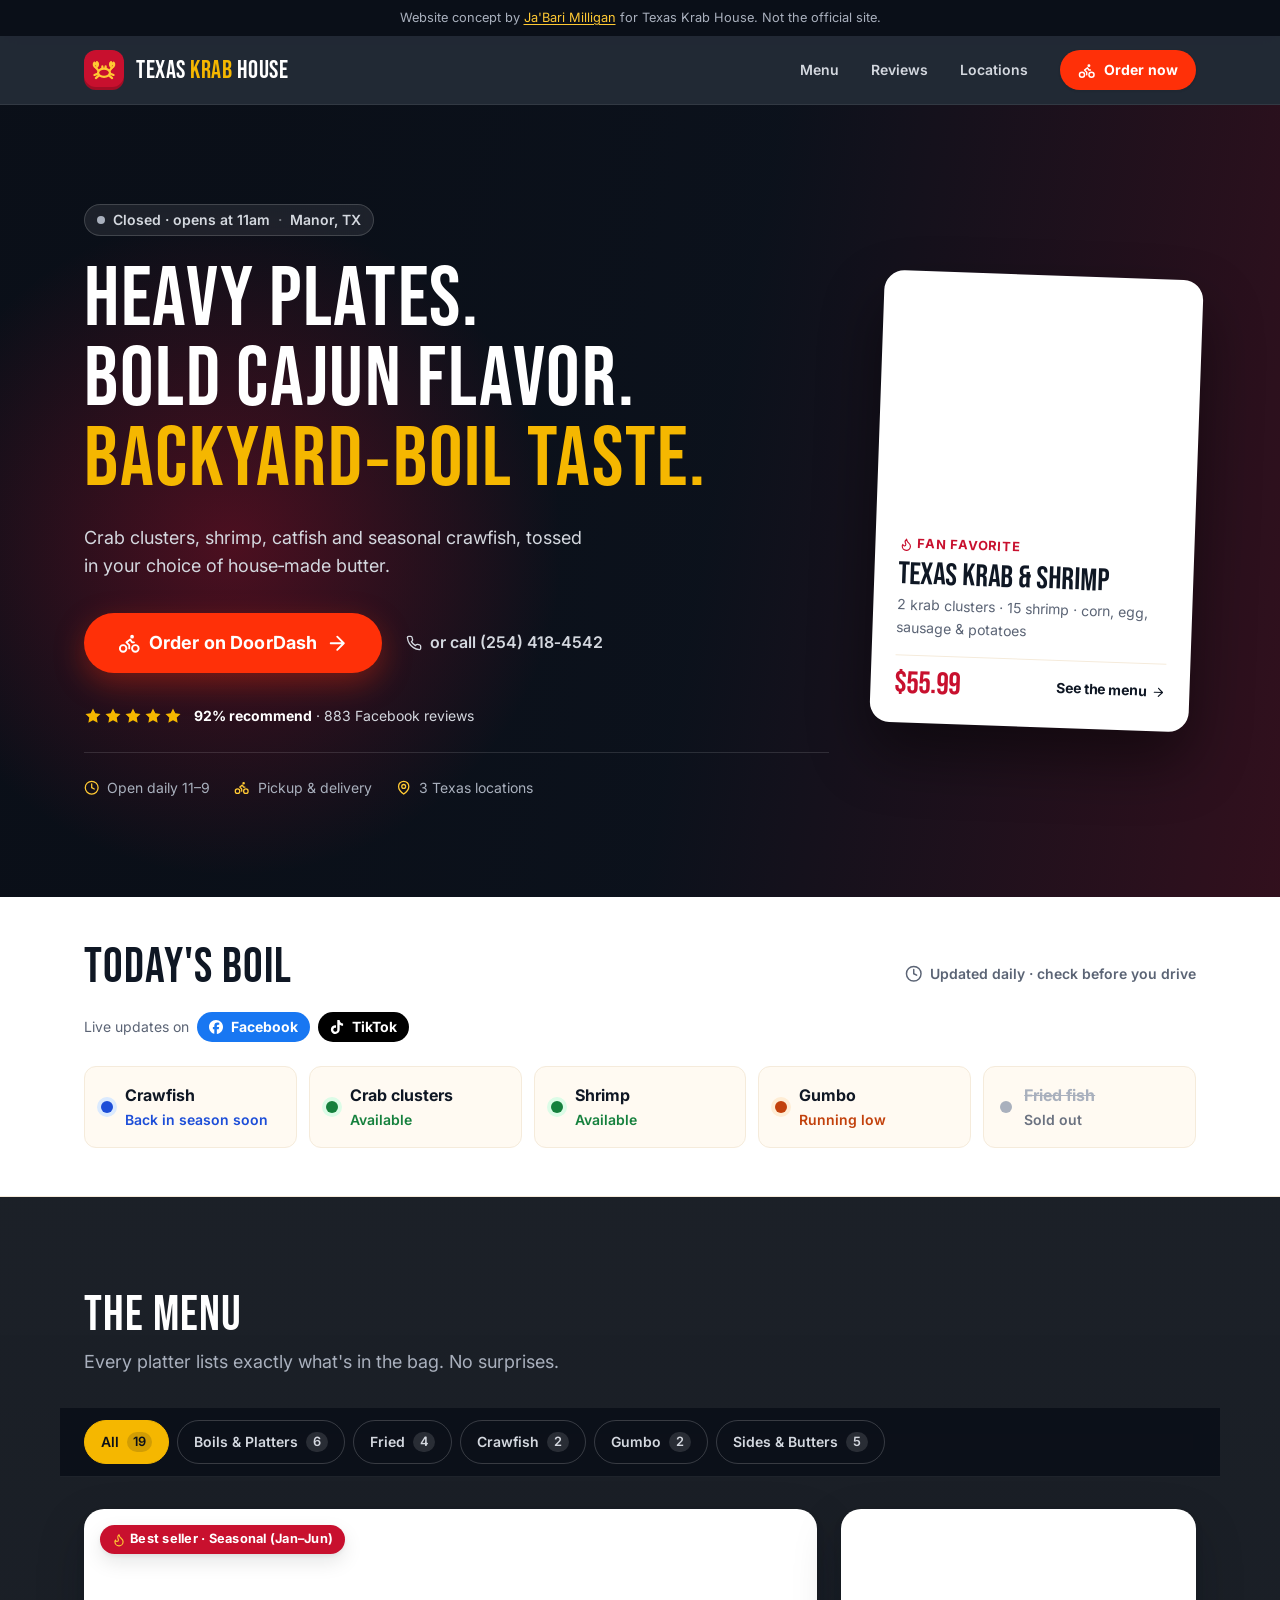
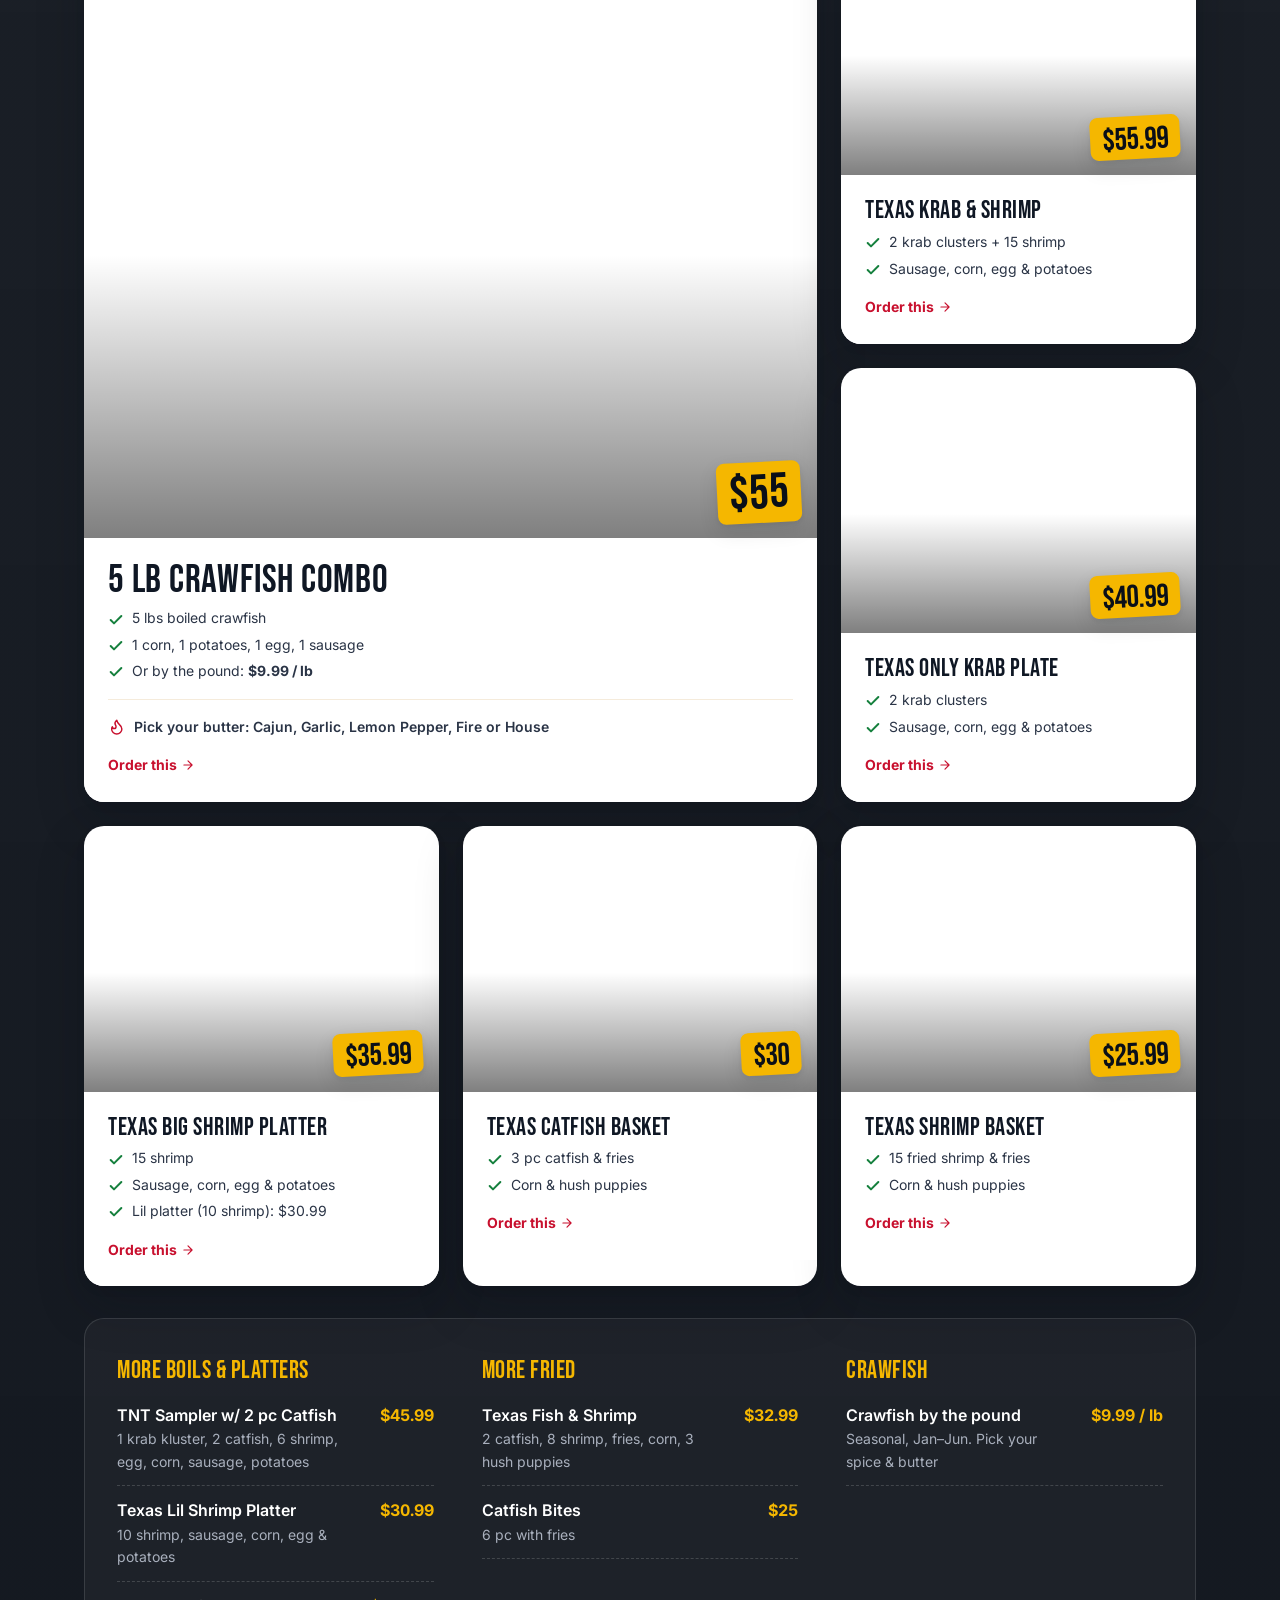
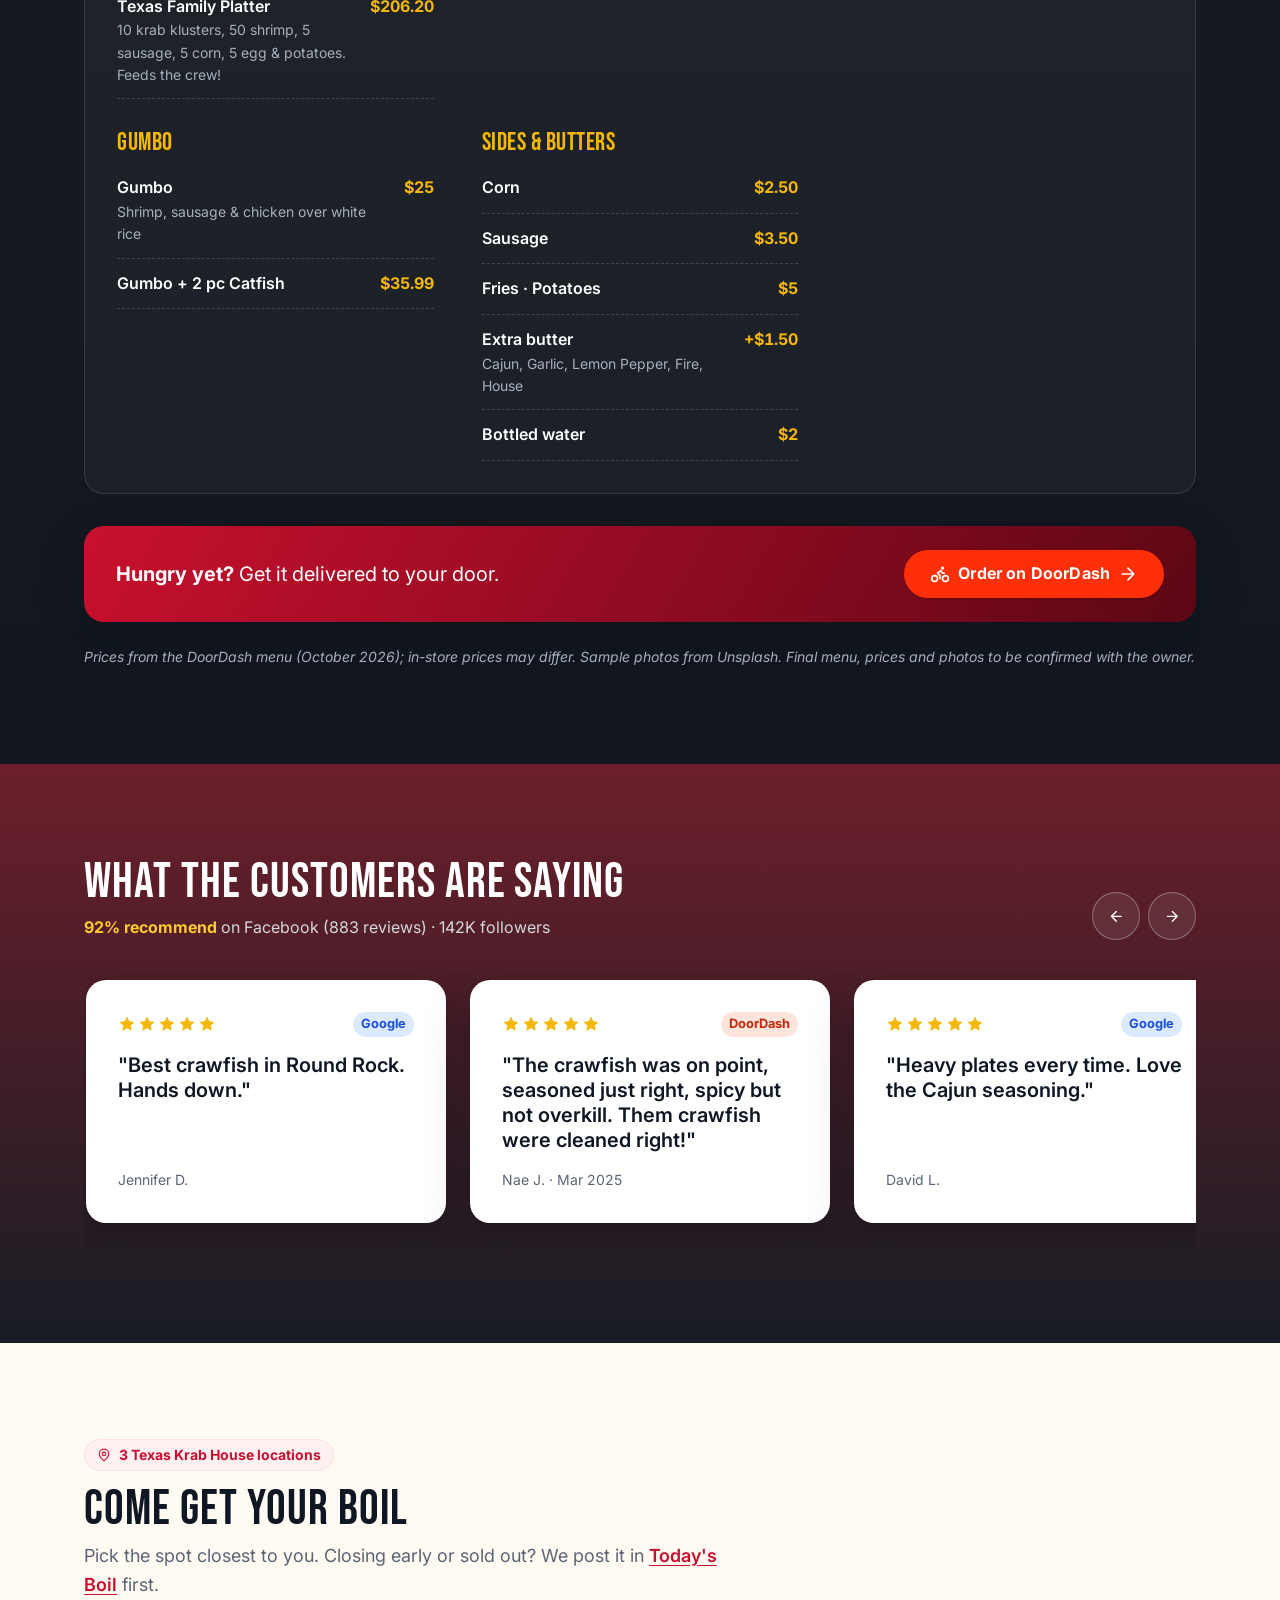
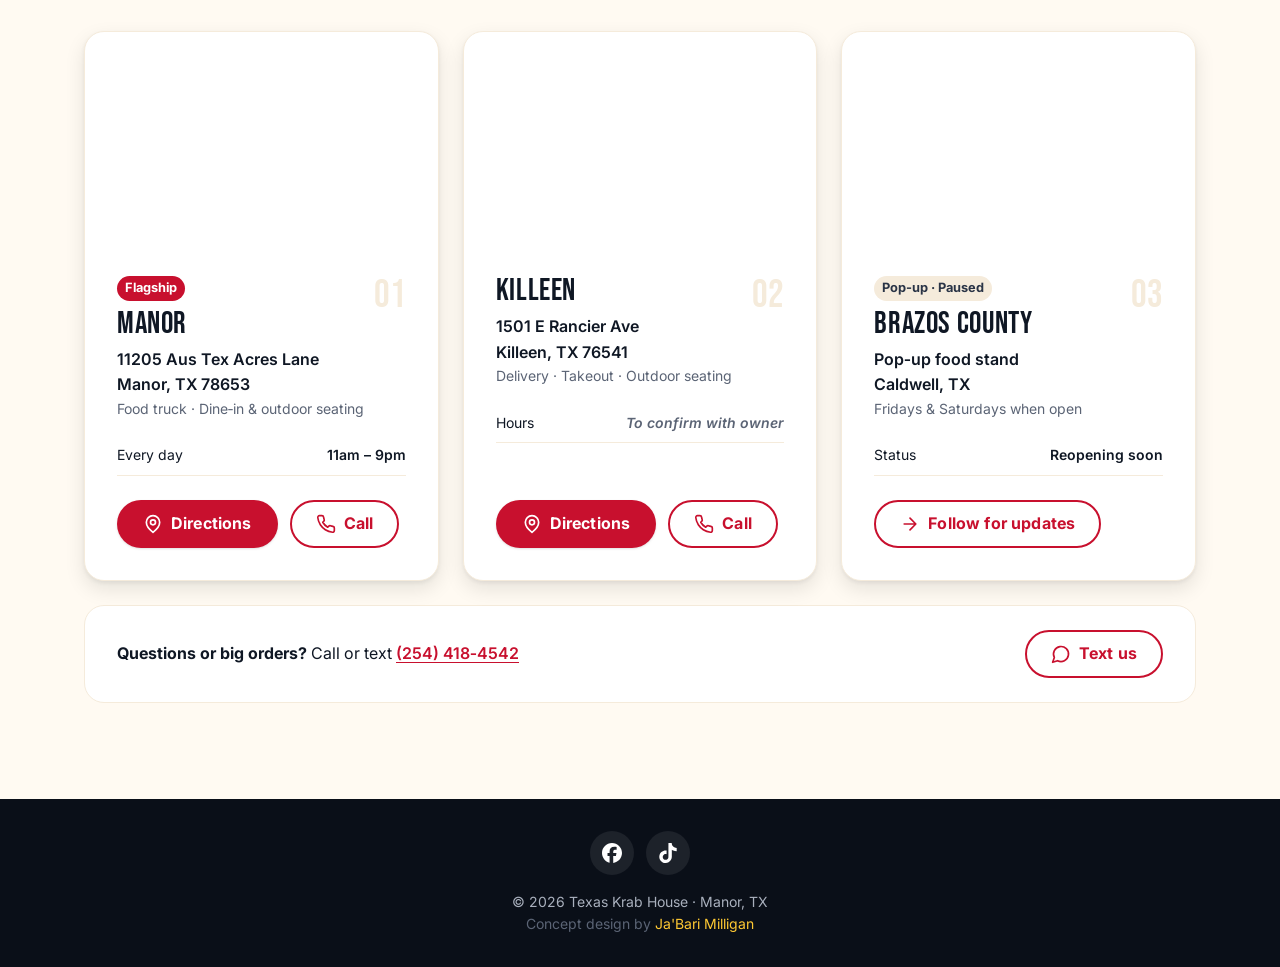
==== commit 7a64d3d2: "Krab House: Facebook and TikTok social links" ====
--- a/demos/krab-house/index.html
+++ b/demos/krab-house/index.html
@@ -64,6 +64,13 @@
     <symbol id="i-arrow" viewBox="0 0 24 24">
       <path d="M5 12h14M12 5l7 7-7 7"/>
     </symbol>
+    <!-- Brand logos from Simple Icons (simpleicons.org, CC0 free license). Filled, not outlined. -->
+    <symbol id="i-facebook" viewBox="0 0 24 24">
+      <path d="M9.101 23.691v-7.98H6.627v-3.667h2.474v-1.58c0-4.085 1.848-5.978 5.858-5.978.401 0 .955.042 1.468.103a8.68 8.68 0 0 1 1.141.195v3.325a8.623 8.623 0 0 0-.653-.036 26.805 26.805 0 0 0-.733-.009c-.707 0-1.259.096-1.675.309a1.686 1.686 0 0 0-.679.622c-.258.42-.374.995-.374 1.752v1.297h3.919l-.386 2.103-.287 1.564h-3.246v8.245C19.396 23.238 24 18.179 24 12.044c0-6.627-5.373-12-12-12s-12 5.373-12 12c0 5.628 3.874 10.35 9.101 11.647Z"/>
+    </symbol>
+    <symbol id="i-tiktok" viewBox="0 0 24 24">
+      <path d="M12.525.02c1.31-.02 2.61-.01 3.91-.02.08 1.53.63 3.09 1.75 4.17 1.12 1.11 2.7 1.62 4.24 1.79v4.03c-1.44-.05-2.89-.35-4.2-.97-.57-.26-1.1-.59-1.62-.93-.01 2.92.01 5.84-.02 8.75-.08 1.4-.54 2.79-1.35 3.94-1.31 1.92-3.58 3.17-5.91 3.21-1.43.08-2.86-.31-4.08-1.03-2.02-1.19-3.44-3.37-3.65-5.71-.02-.5-.03-1-.01-1.49.18-1.9 1.12-3.72 2.58-4.96 1.66-1.44 3.98-2.13 6.15-1.72.02 1.48-.04 2.96-.04 4.44-.99-.32-2.15-.23-3.02.37-.63.41-1.11 1.04-1.36 1.75-.21.51-.15 1.07-.14 1.61.24 1.64 1.82 3.02 3.5 2.87 1.12-.01 2.19-.66 2.77-1.61.19-.33.4-.67.41-1.06.1-1.79.06-3.57.07-5.36.01-4.03-.01-8.05.02-12.07z"/>
+    </symbol>
     <symbol id="i-star" viewBox="0 0 24 24">
       <path d="M12 2l3.09 6.26L22 9.27l-5 4.87 1.18 6.88L12 17.77l-6.18 3.25L7 14.14 2 9.27l6.91-1.01L12 2z"/>
     </symbol>
@@ -160,6 +167,11 @@
           <!-- The owner changes ONE word here each morning (or we connect it to a Google Sheet later) -->
           <p class="updated"><svg class="icon"><use href="#i-clock"/></svg>Updated daily · check before you drive</p>
         </div>
+        <!-- Socials fit naturally here: that's where a food truck posts "sold out" and "we're open late" -->
+        <p class="follow-line">Live updates on
+          <a href="https://www.facebook.com/authorbrandonharlee" target="_blank" class="social-pill fb"><svg class="icon icon-fill"><use href="#i-facebook"/></svg>Facebook</a>
+          <a href="https://www.tiktok.com/@krabhousemanor" target="_blank" class="social-pill tt"><svg class="icon icon-fill"><use href="#i-tiktok"/></svg>TikTok</a>
+        </p>
         <div class="status-grid">
           <div class="status season"><span class="dot"></span><strong>Crawfish</strong><em>Back in season soon</em></div>
           <div class="status in">  <span class="dot"></span><strong>Crab clusters</strong><em>Available</em></div>
@@ -519,8 +531,19 @@
   </nav>
 
   <footer class="footer">
+    <!--
+      SOCIAL LINKS
+      - Facebook: verified (main page "Texas Krab House | Manor TX", 142K followers).
+      - TikTok @krabhousemanor: found via search (matches their krabhousemanor.com name and Manor address).
+        Could not open TikTok directly to double-check. Confirm with the owner.
+      - Instagram: none found. The handles on their Facebook page (krabhousetx, texas.krab.house) don't exist on Instagram.
+      aria-label gives icon-only links a name for screen readers.
+    -->
+    <div class="socials">
+      <a href="https://www.facebook.com/authorbrandonharlee" target="_blank" aria-label="Texas Krab House on Facebook"><svg class="icon icon-fill"><use href="#i-facebook"/></svg></a>
+      <a href="https://www.tiktok.com/@krabhousemanor" target="_blank" aria-label="Texas Krab House on TikTok"><svg class="icon icon-fill"><use href="#i-tiktok"/></svg></a>
+    </div>
     <p>© 2026 Texas Krab House · Manor, TX</p>
-    <p class="small"><a href="https://www.facebook.com/authorbrandonharlee" target="_blank">Follow us on Facebook</a></p>
     <p class="small">Concept design by <a href="https://cyan-dev.vercel.app" target="_blank">Ja'Bari Milligan</a></p>
   </footer>
 
--- a/demos/krab-house/style.css
+++ b/demos/krab-house/style.css
@@ -678,9 +678,38 @@
   background: var(--surface); border: 1px solid var(--paper-200); border-radius: var(--radius-lg);
 }
 
+/* ---------- Socials ---------- */
+.follow-line {
+  display: flex; align-items: center; flex-wrap: wrap; gap: var(--space-2);
+  margin: calc(var(--space-3) * -1) 0 var(--space-5);
+  color: var(--text-muted); font-size: var(--fs-sm);
+}
+.social-pill {
+  display: inline-flex; align-items: center; gap: var(--space-2);
+  padding: var(--space-1) var(--space-3);
+  border-radius: var(--radius-pill);
+  font-weight: 700; color: var(--white);
+  transition: transform var(--dur-fast) var(--ease), filter var(--dur) var(--ease);
+}
+.social-pill .icon { width: 1em; height: 1em; }
+.social-pill:hover { transform: translateY(-1px); filter: brightness(1.1); }
+.social-pill.fb { background: #1877f2; }   /* Facebook's brand blue */
+.social-pill.tt { background: #000; }      /* TikTok's brand black */
+
 /* ---------- Footer ---------- */
 .footer { background: var(--ink-950); color: var(--ink-300); text-align: center; padding: var(--space-6) var(--space-5); font-size: var(--fs-sm); }
 .footer a { color: var(--gold-400); }
+.socials { display: flex; justify-content: center; gap: var(--space-3); margin-bottom: var(--space-4); }
+.socials a {
+  display: grid; place-items: center;
+  width: 44px; height: 44px;
+  border-radius: 50%;
+  background: rgba(255, 255, 255, 0.08);
+  color: var(--white);
+  transition: background var(--dur) var(--ease), transform var(--dur-fast) var(--ease);
+}
+.socials a:hover { background: var(--brand); transform: translateY(-2px); }
+.socials .icon { width: 20px; height: 20px; }
 
 /* ---------- Mobile sticky bar ---------- */
 .mobile-bar { display: none; }
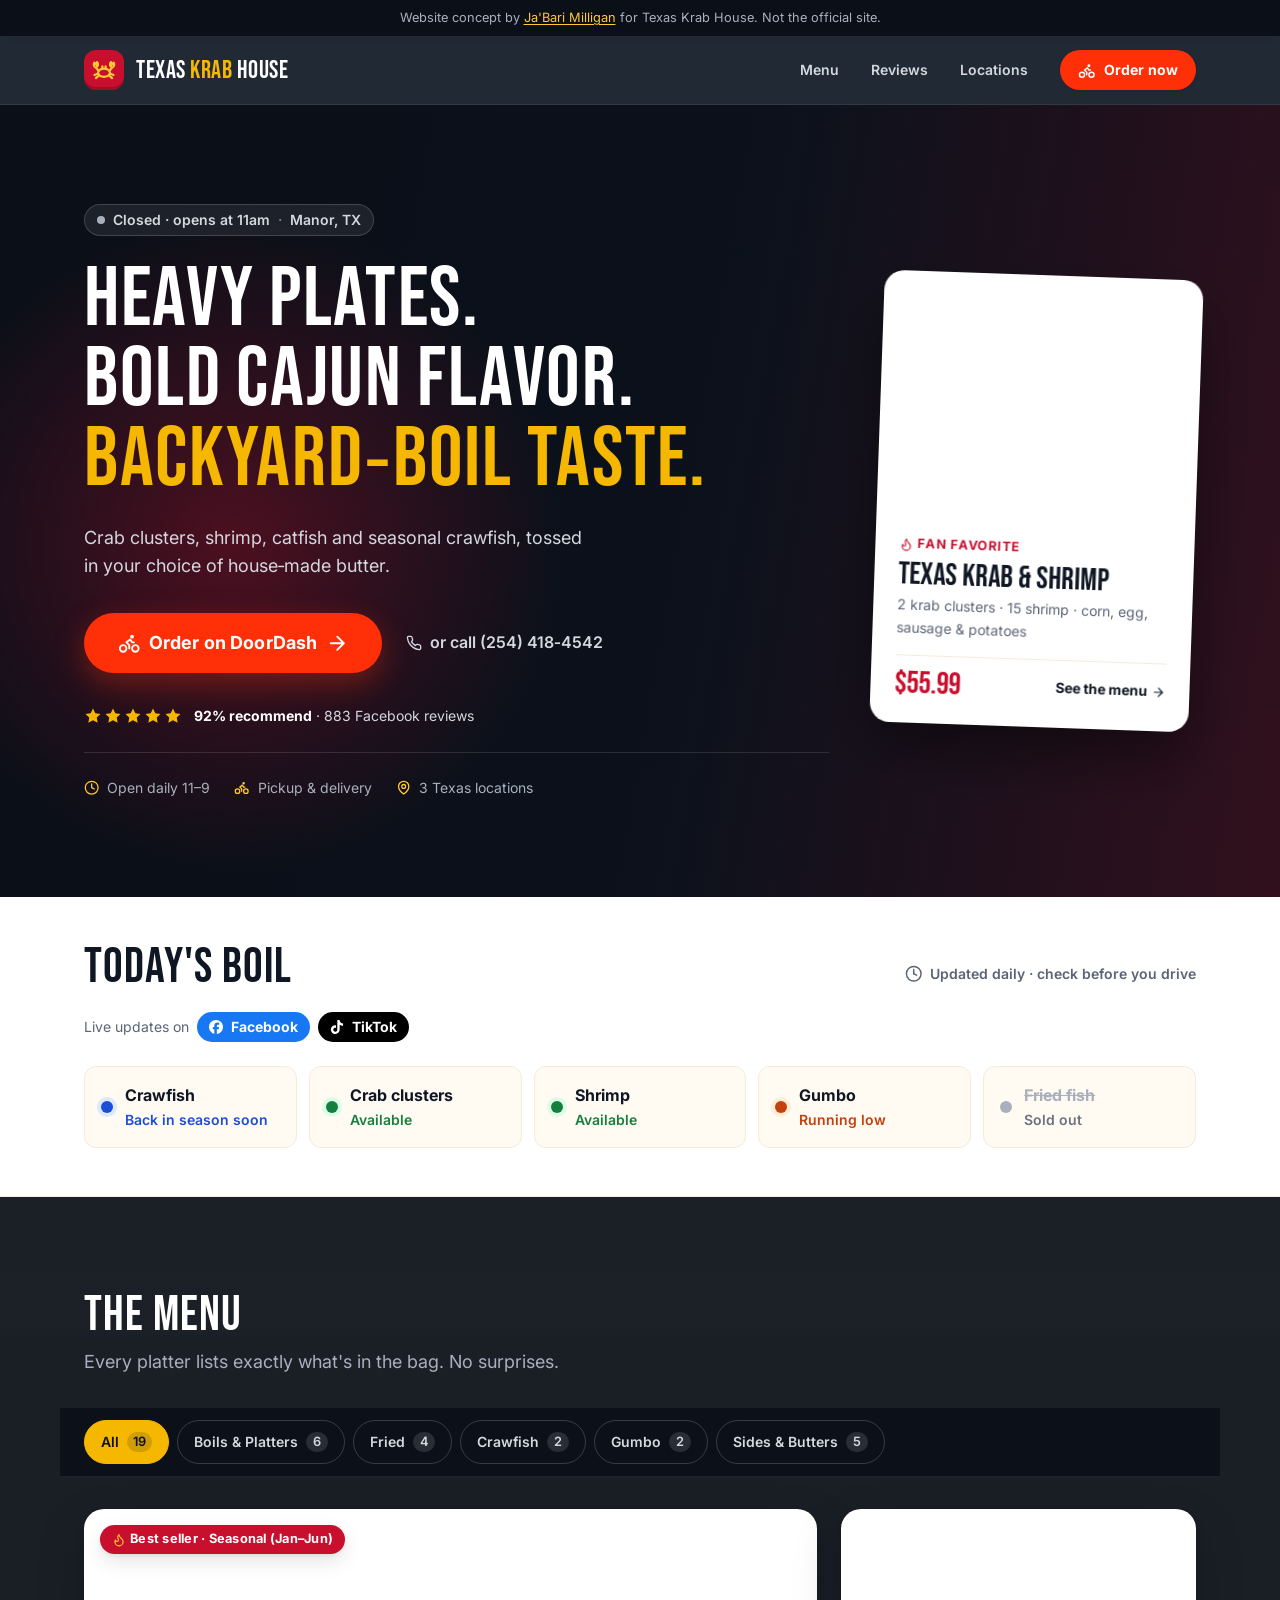
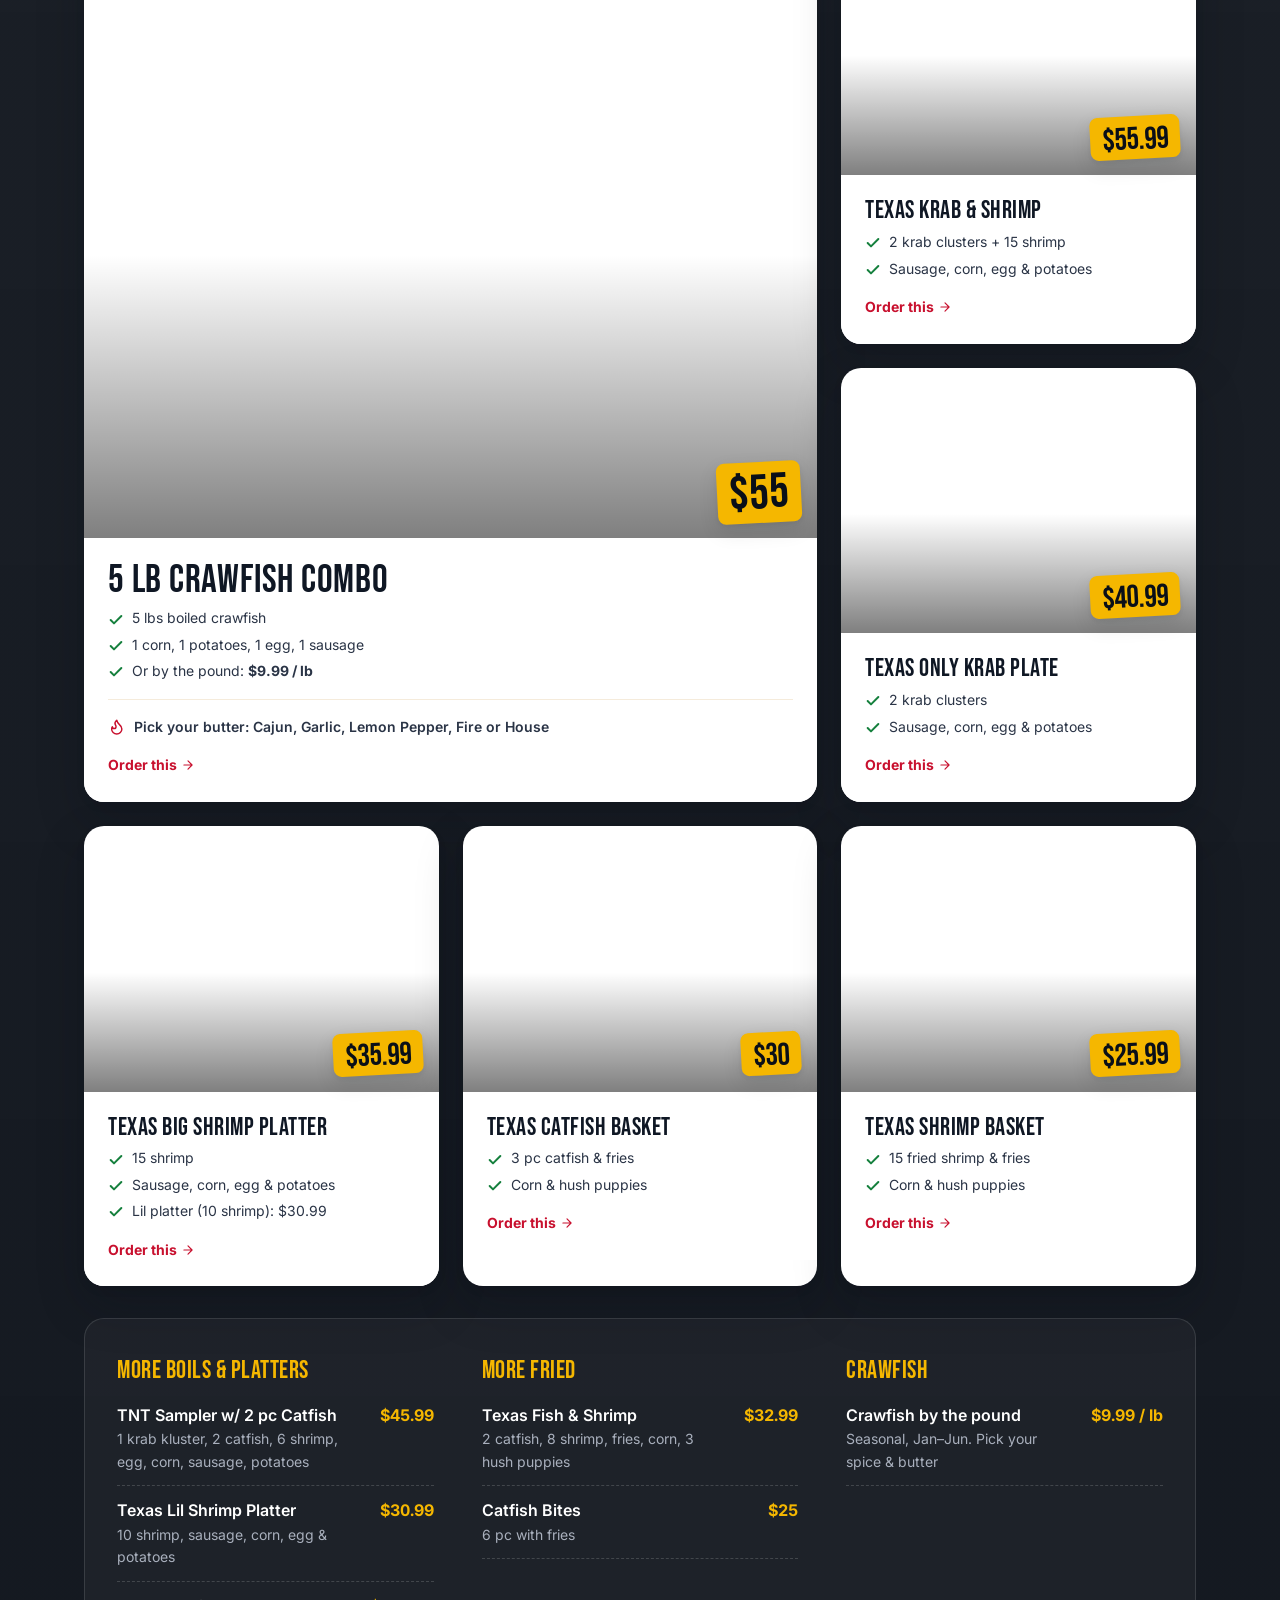
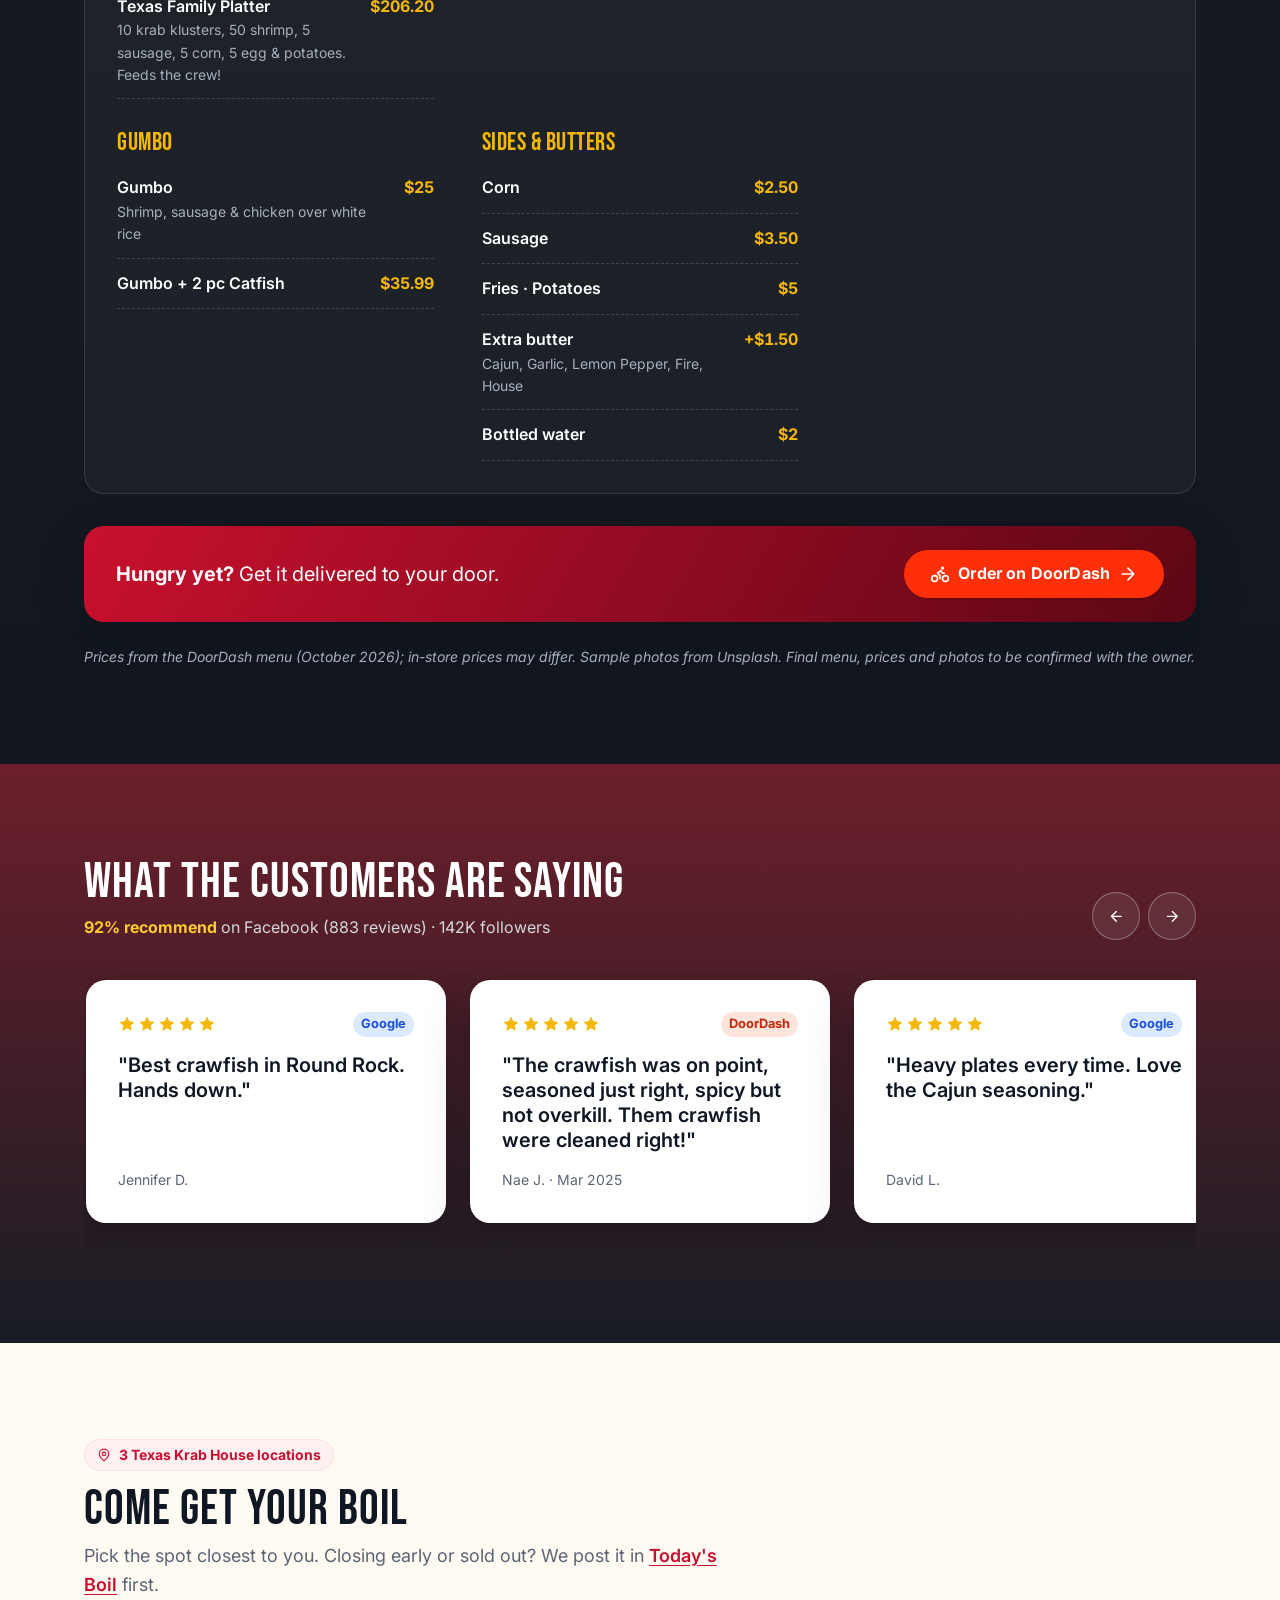
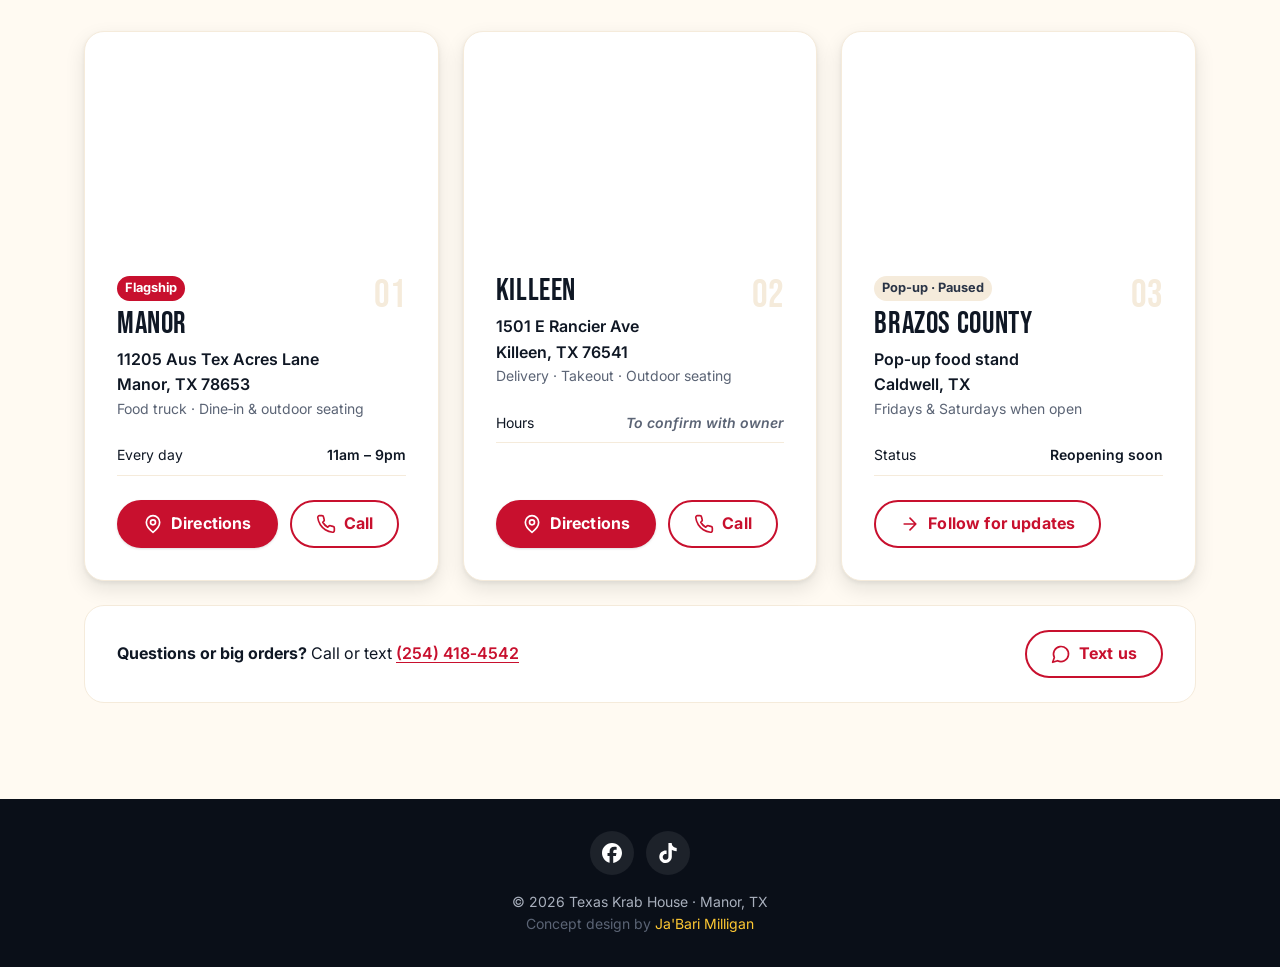
==== commit e17a3ca2: "Krab House Step 5: hero entrance, scroll reveal, progress bar, micro-interactions Co-Authored-By: Cl" ====
--- a/demos/krab-house/index.html
+++ b/demos/krab-house/index.html
@@ -22,6 +22,12 @@
   <link rel="preconnect" href="https://fonts.googleapis.com">
   <link rel="preconnect" href="https://fonts.gstatic.com" crossorigin>
   <link href="https://fonts.googleapis.com/css2?family=Bebas+Neue&family=Inter:wght@400;500;600;700&display=swap" rel="stylesheet">
+  <!--
+    "Progressive enhancement": this tiny script marks the page as "JavaScript is on".
+    Animations that hide content first (then reveal it) ONLY run when .js is present,
+    so if JavaScript fails, visitors still see everything.
+  -->
+  <script>document.documentElement.classList.add('js');</script>
   <link rel="stylesheet" href="style.css">
 </head>
 
@@ -75,6 +81,9 @@
       <path d="M12 2l3.09 6.26L22 9.27l-5 4.87 1.18 6.88L12 17.77l-6.18 3.25L7 14.14 2 9.27l6.91-1.01L12 2z"/>
     </symbol>
   </svg>
+
+  <!-- Thin gold bar at the very top that fills up as you scroll (JavaScript sets its width) -->
+  <div class="scroll-progress" aria-hidden="true"></div>
 
   <!-- Honesty banner: makes clear this is a concept, not the official site -->
   <div class="demo-banner">
@@ -619,6 +628,7 @@
       dishes.forEach(d => {
         const show = cat === 'all' || d.dataset.cat === cat;
         d.hidden = !show;
+        d.classList.remove('reveal');                                  // filtered items show right away
         if (show) { visibleDishes++; d.classList.remove('fade-in'); void d.offsetWidth; d.classList.add('fade-in'); }
       });
       groups.forEach(g => {
@@ -634,6 +644,73 @@
     }
 
     tabs.forEach(tab => tab.addEventListener('click', () => filterMenu(tab.dataset.filter)));
+
+    /*
+      SCROLL REVEAL (Step 5)
+      IntersectionObserver = the browser tells us when an element enters the screen.
+      Much faster than checking positions on every scroll.
+      We skip ALL of this for people who turned on "reduce motion" in their settings.
+    */
+    const reduceMotion = window.matchMedia('(prefers-reduced-motion: reduce)').matches;
+    if (!reduceMotion && 'IntersectionObserver' in window) {
+      const targets = document.querySelectorAll(
+        '.section h2, .intro, .today-head, .follow-line, .status, .menu-grid .dish, .menu-group, ' +
+        '.order-strip, .reviews-head, .quote, .locations-head, .location, .contact-row'
+      );
+
+      // Number siblings 0,1,2... inside each parent so they arrive one after another
+      const seen = new Map();
+      targets.forEach(el => {
+        const i = seen.get(el.parentElement) || 0;
+        seen.set(el.parentElement, i + 1);
+        el.style.setProperty('--i', Math.min(i, 5));                    // cap the delay so nothing waits too long
+        el.classList.add('reveal');
+      });
+
+      const pending = new Set(targets);                                 // elements not shown yet
+
+      function reveal(el) {
+        if (!pending.has(el)) return;
+        pending.delete(el);
+        observer.unobserve(el);                                         // animate only once
+        el.classList.add('is-visible');
+        // When finished, remove the classes so hover effects work normally again
+        el.addEventListener('transitionend', () => el.classList.remove('reveal', 'is-visible'), { once: true });
+      }
+
+      const observer = new IntersectionObserver(entries => {
+        entries.forEach(entry => { if (entry.isIntersecting) reveal(entry.target); });
+      }, { threshold: 0.15, rootMargin: '0px 0px -40px 0px' });
+
+      targets.forEach(el => observer.observe(el));
+
+      // SAFETY NET: a fast flick can jump right past an element, so the observer never
+      // sees it "on screen". On scroll we also reveal anything that's already above the bottom
+      // of the screen. Lesson: always plan for the fast/weird case, not just the normal one.
+      window.revealPassed = () => {
+        pending.forEach(el => { if (el.getBoundingClientRect().top < innerHeight) reveal(el); });
+      };
+    }
+
+    /*
+      HEADER SHADOW + SCROLL PROGRESS BAR
+      requestAnimationFrame = "do this right before the next screen paint",
+      so we update at most once per frame and scrolling stays smooth.
+    */
+    const header = document.querySelector('.header');
+    const progressBar = document.querySelector('.scroll-progress');
+    let ticking = false;
+    function onScroll() {
+      const max = document.documentElement.scrollHeight - innerHeight;
+      progressBar.style.setProperty('--progress', max > 0 ? scrollY / max : 0);
+      header.classList.toggle('is-scrolled', scrollY > 10);
+      if (window.revealPassed) window.revealPassed();
+      ticking = false;
+    }
+    window.addEventListener('scroll', () => {
+      if (!ticking) { requestAnimationFrame(onScroll); ticking = true; }
+    }, { passive: true });
+    onScroll();
   </script>
 </body>
 </html>
--- a/demos/krab-house/style.css
+++ b/demos/krab-house/style.css
@@ -508,7 +508,7 @@
 .menu-grid.is-filtered .dish-featured .price-tag { font-size: var(--fs-2xl); }
 
 /* Items fade up when a tab is tapped */
-.fade-in { animation: fadeUp 350ms var(--ease) both; }
+.fade-in { animation: fadeUp 350ms var(--ease) backwards; }
 @keyframes fadeUp { from { opacity: 0; transform: translateY(12px); } to { opacity: 1; transform: none; } }
 
 /* "Order this" link on each card */
@@ -763,6 +763,70 @@
   .footer { padding-bottom: 96px; }
 }
 
+/* =====================================================================
+   MOTION (Step 5)
+   LESSON: good motion is SUBTLE and has a PURPOSE:
+     - guide the eye in order (headline → button → proof)
+     - show that something responded to you (hover, tap)
+     - make content feel like it "arrives" as you scroll
+   Rule of thumb: 200–700ms, ease-out, small distances (12–24px). Never block reading.
+   ===================================================================== */
+
+/* 1. Hero entrance: each line fades up one after another ("stagger") */
+@keyframes heroIn {
+  from { opacity: 0; transform: translateY(24px); }
+  to   { opacity: 1; transform: none; }
+}
+@keyframes cardIn {
+  from { opacity: 0; transform: translateY(40px) rotate(6deg); }
+  to   { opacity: 1; transform: rotate(2deg); }
+}
+.js .hero-copy > * { animation: heroIn 700ms var(--ease) both; }
+.js .hero-copy > :nth-child(1) { animation-delay: 100ms; }
+.js .hero-copy > :nth-child(2) { animation-delay: 200ms; }
+.js .hero-copy > :nth-child(3) { animation-delay: 320ms; }
+.js .hero-copy > :nth-child(4) { animation-delay: 440ms; }
+.js .hero-copy > :nth-child(5) { animation-delay: 560ms; }
+.js .hero-copy > :nth-child(6) { animation-delay: 660ms; }
+/* "backwards" = use the start frame while waiting, then hand control back to normal CSS,
+   so the card's hover effect still works after the animation ends */
+.js .hero-card { animation: cardIn 900ms 400ms var(--ease) backwards; }
+
+/* 2. Scroll reveal: JavaScript adds .reveal, then .is-visible when the element scrolls into view.
+      --i is the element's position in its group, so siblings arrive one after another. */
+.reveal {
+  opacity: 0;
+  transform: translateY(24px);
+  transition: opacity 650ms var(--ease), transform 650ms var(--ease);
+  transition-delay: calc(var(--i, 0) * 90ms);
+}
+.reveal.is-visible { opacity: 1; transform: none; }
+
+/* 3. Header gets a shadow once you scroll, so it "lifts" above the page */
+.header { transition: box-shadow var(--dur) var(--ease), background var(--dur) var(--ease); }
+.header.is-scrolled { background: rgba(10, 15, 24, 0.97); box-shadow: 0 8px 24px rgba(0, 0, 0, 0.25); }
+
+/* 4. Scroll progress bar */
+.scroll-progress {
+  position: fixed; top: 0; left: 0; right: 0; z-index: 50;
+  height: 3px;
+  background: linear-gradient(90deg, var(--gold-500), var(--red-500));
+  transform-origin: left;
+  transform: scaleX(var(--progress, 0));   /* JavaScript sets --progress from 0 to 1 */
+}
+
+/* 5. Micro-interactions */
+.price-tag { transition: transform var(--dur) var(--ease); }
+.dish:hover .price-tag { transform: rotate(0deg) scale(1.08); }     /* tag straightens and pops */
+.location { transition: transform var(--dur) var(--ease), box-shadow var(--dur) var(--ease); }
+.location:hover { transform: translateY(-4px); box-shadow: var(--shadow-lg); }
+.quote { transition: transform var(--dur) var(--ease); }
+.quote:hover { transform: translateY(-4px); }
+.status { transition: transform var(--dur-fast) var(--ease), border-color var(--dur) var(--ease); }
+.status:hover { transform: translateY(-2px); border-color: var(--ink-200); }
+.in .dot { animation: softPulse 2.4s infinite; }                     /* "available" dots breathe gently */
+@keyframes softPulse { 50% { box-shadow: 0 0 0 7px var(--ok-soft); } }
+
 /* Respect people who turn off animations in their phone/computer settings */
 @media (prefers-reduced-motion: reduce) {
   *, *::before, *::after { transition: none !important; animation: none !important; scroll-behavior: auto !important; }
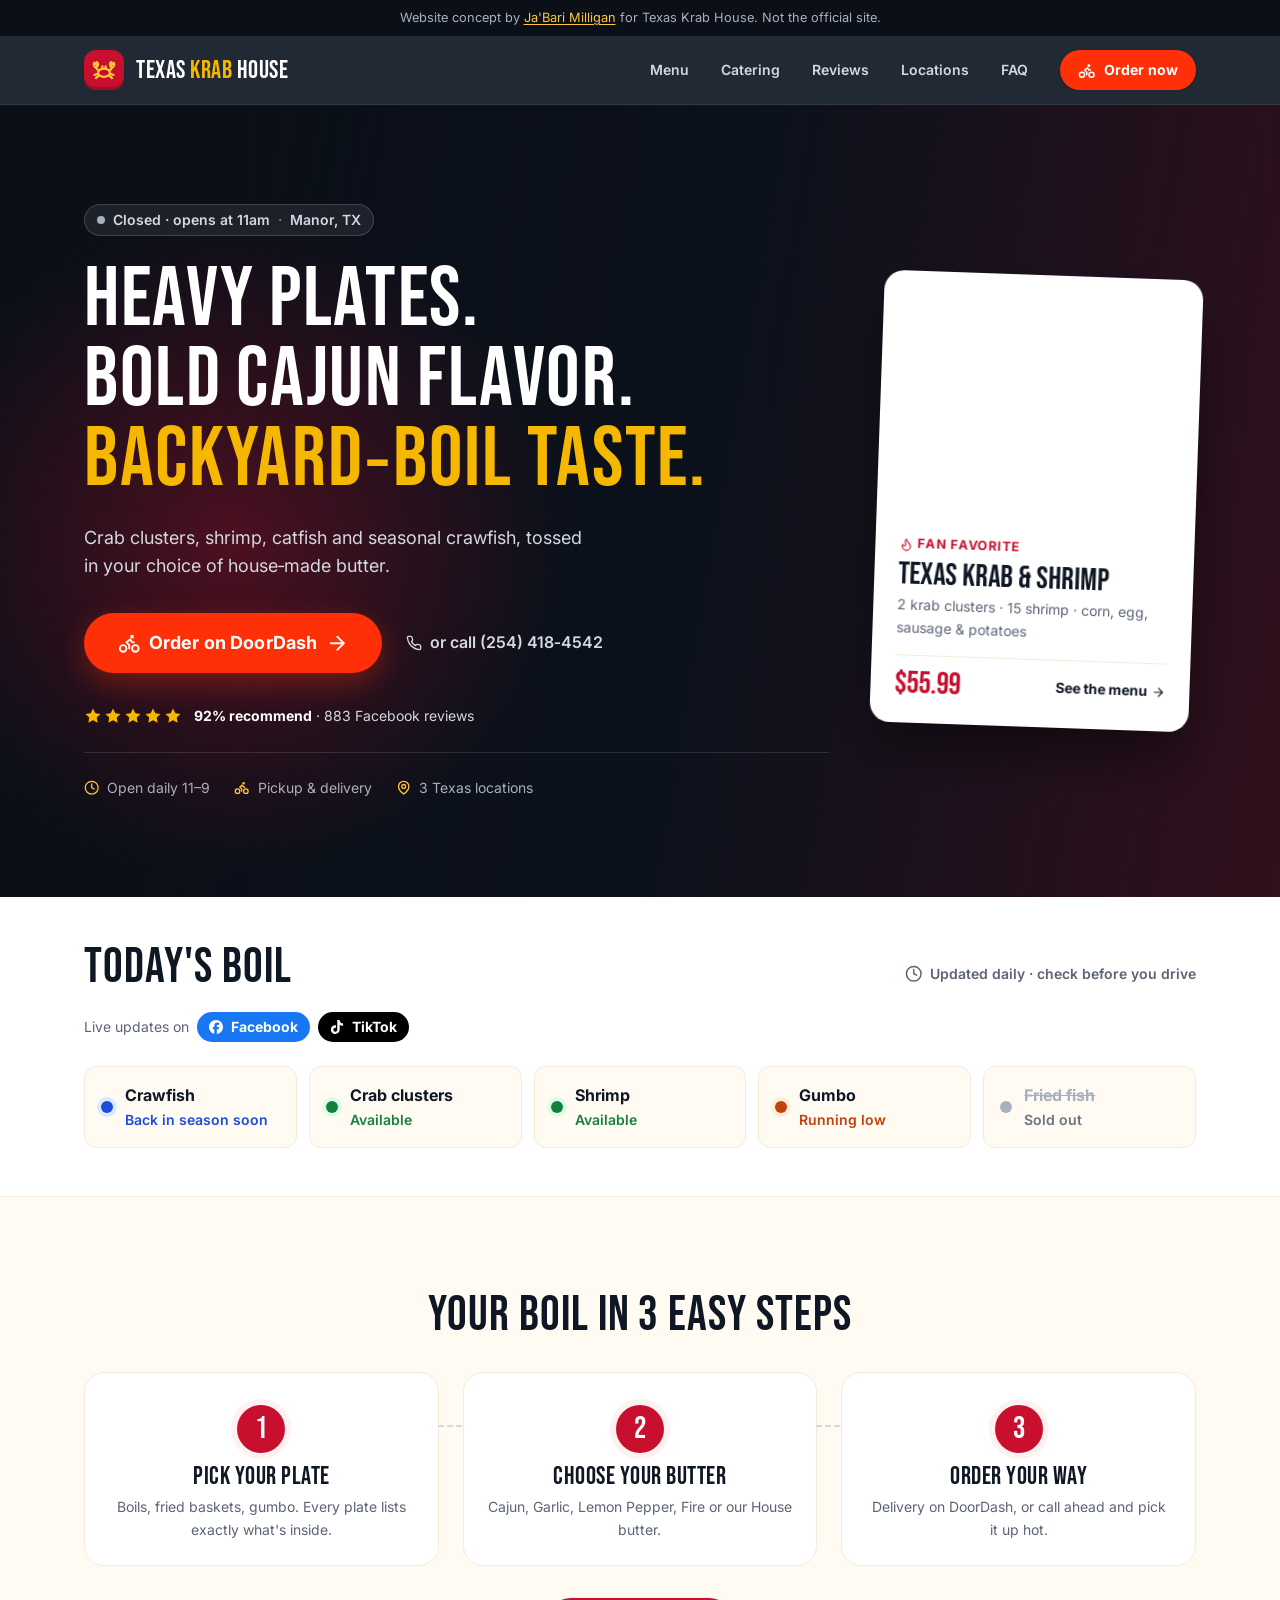
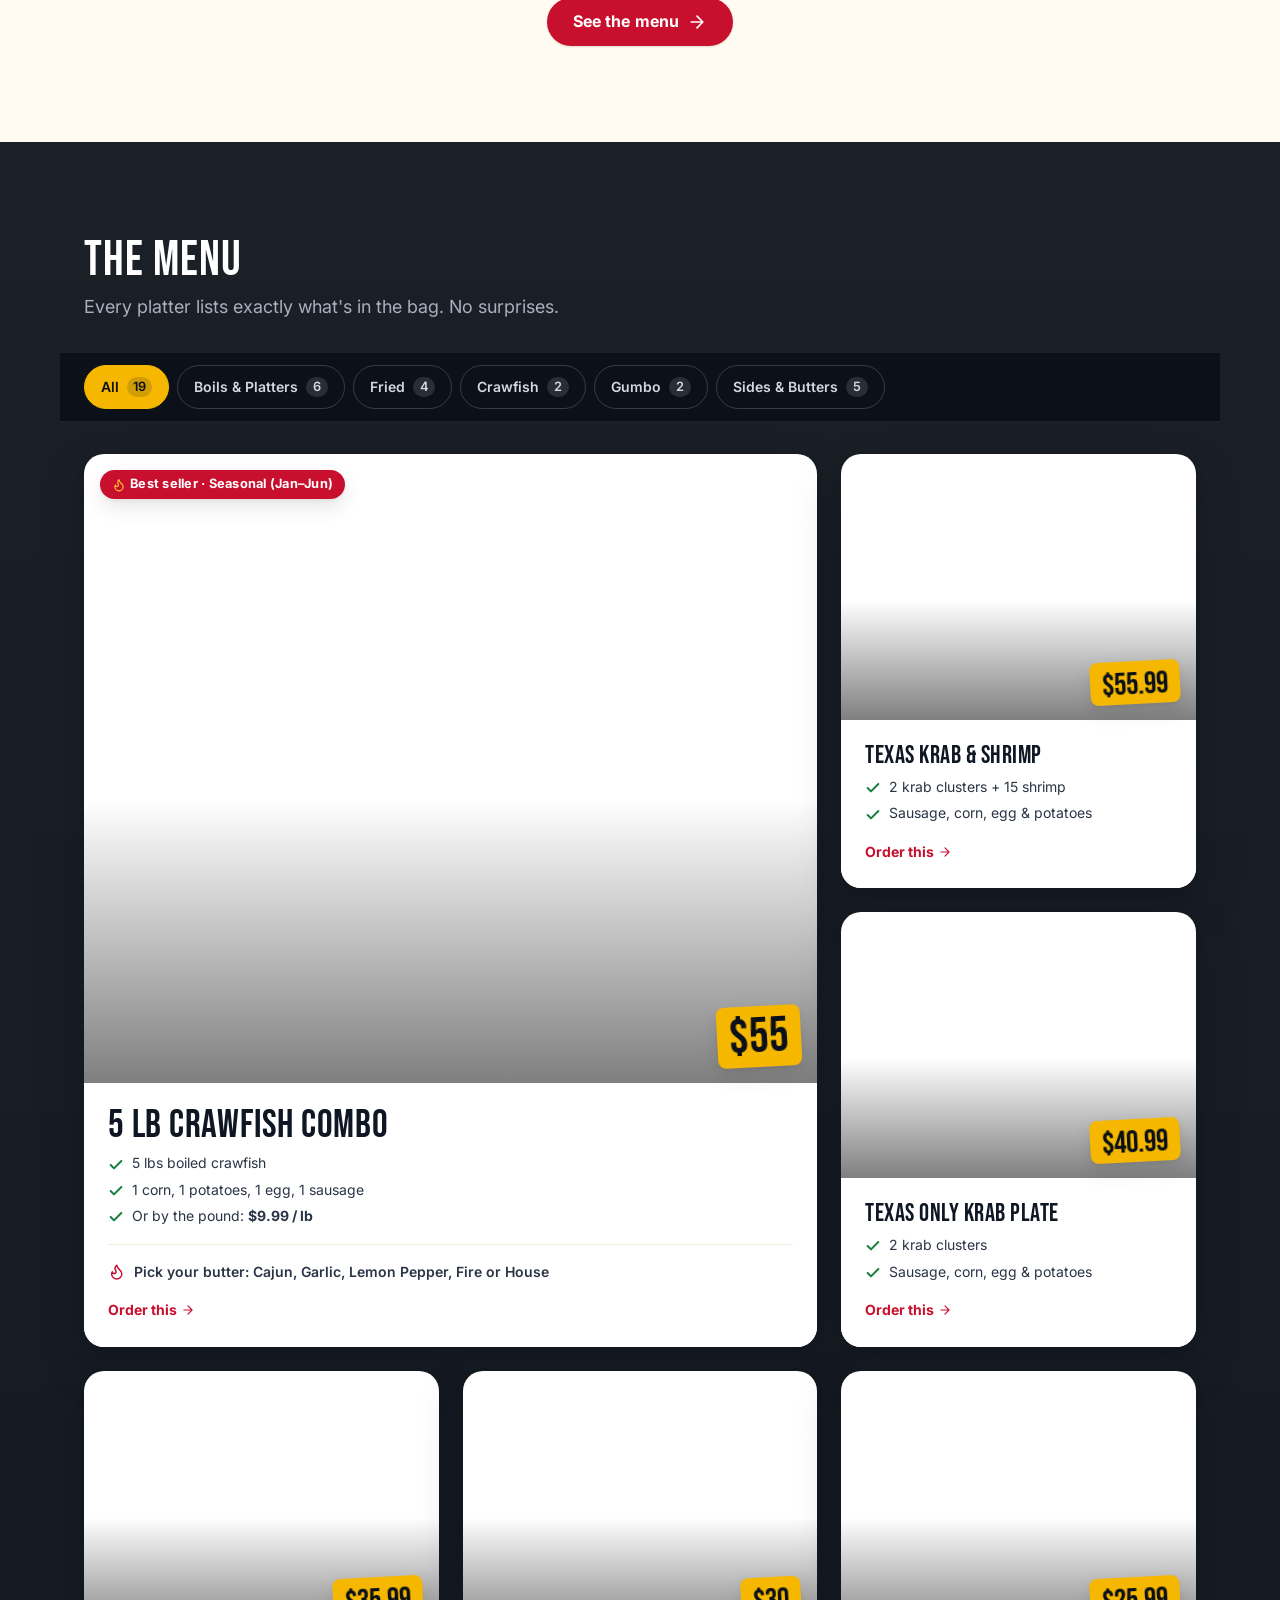
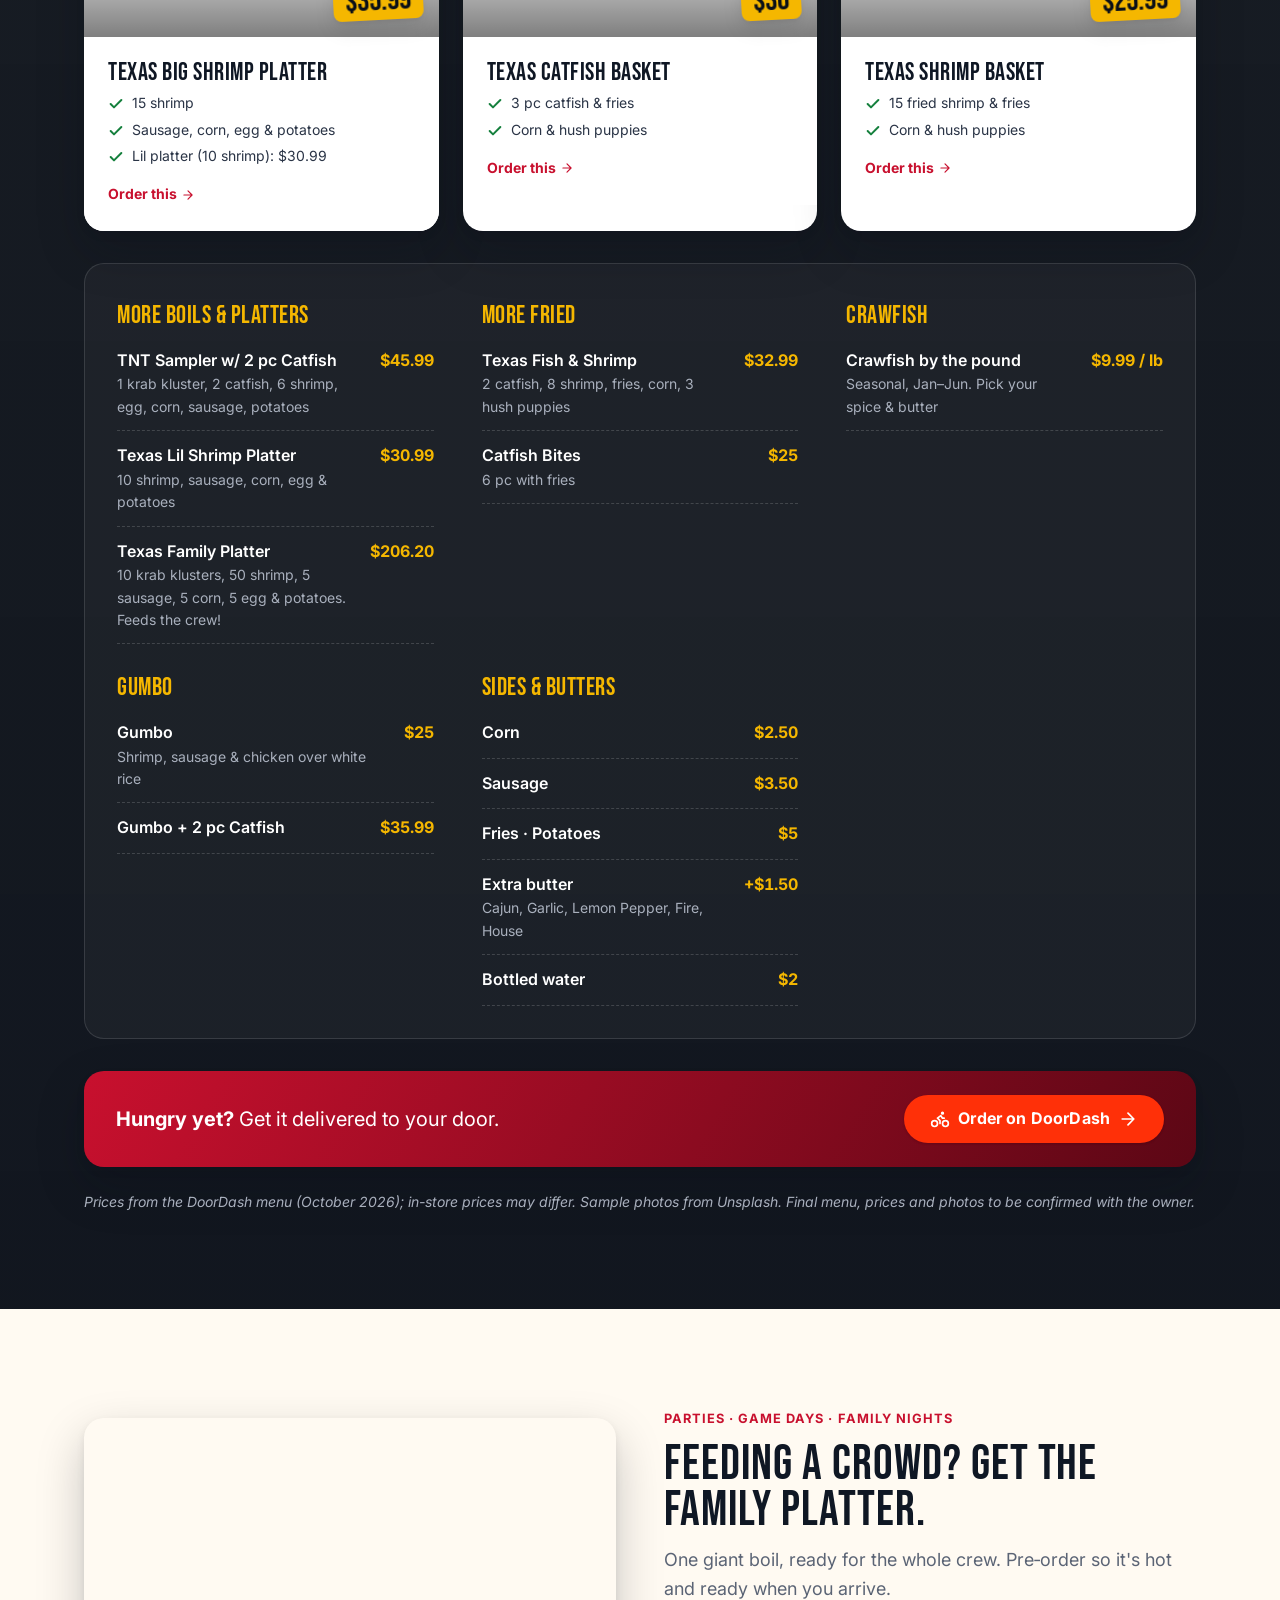
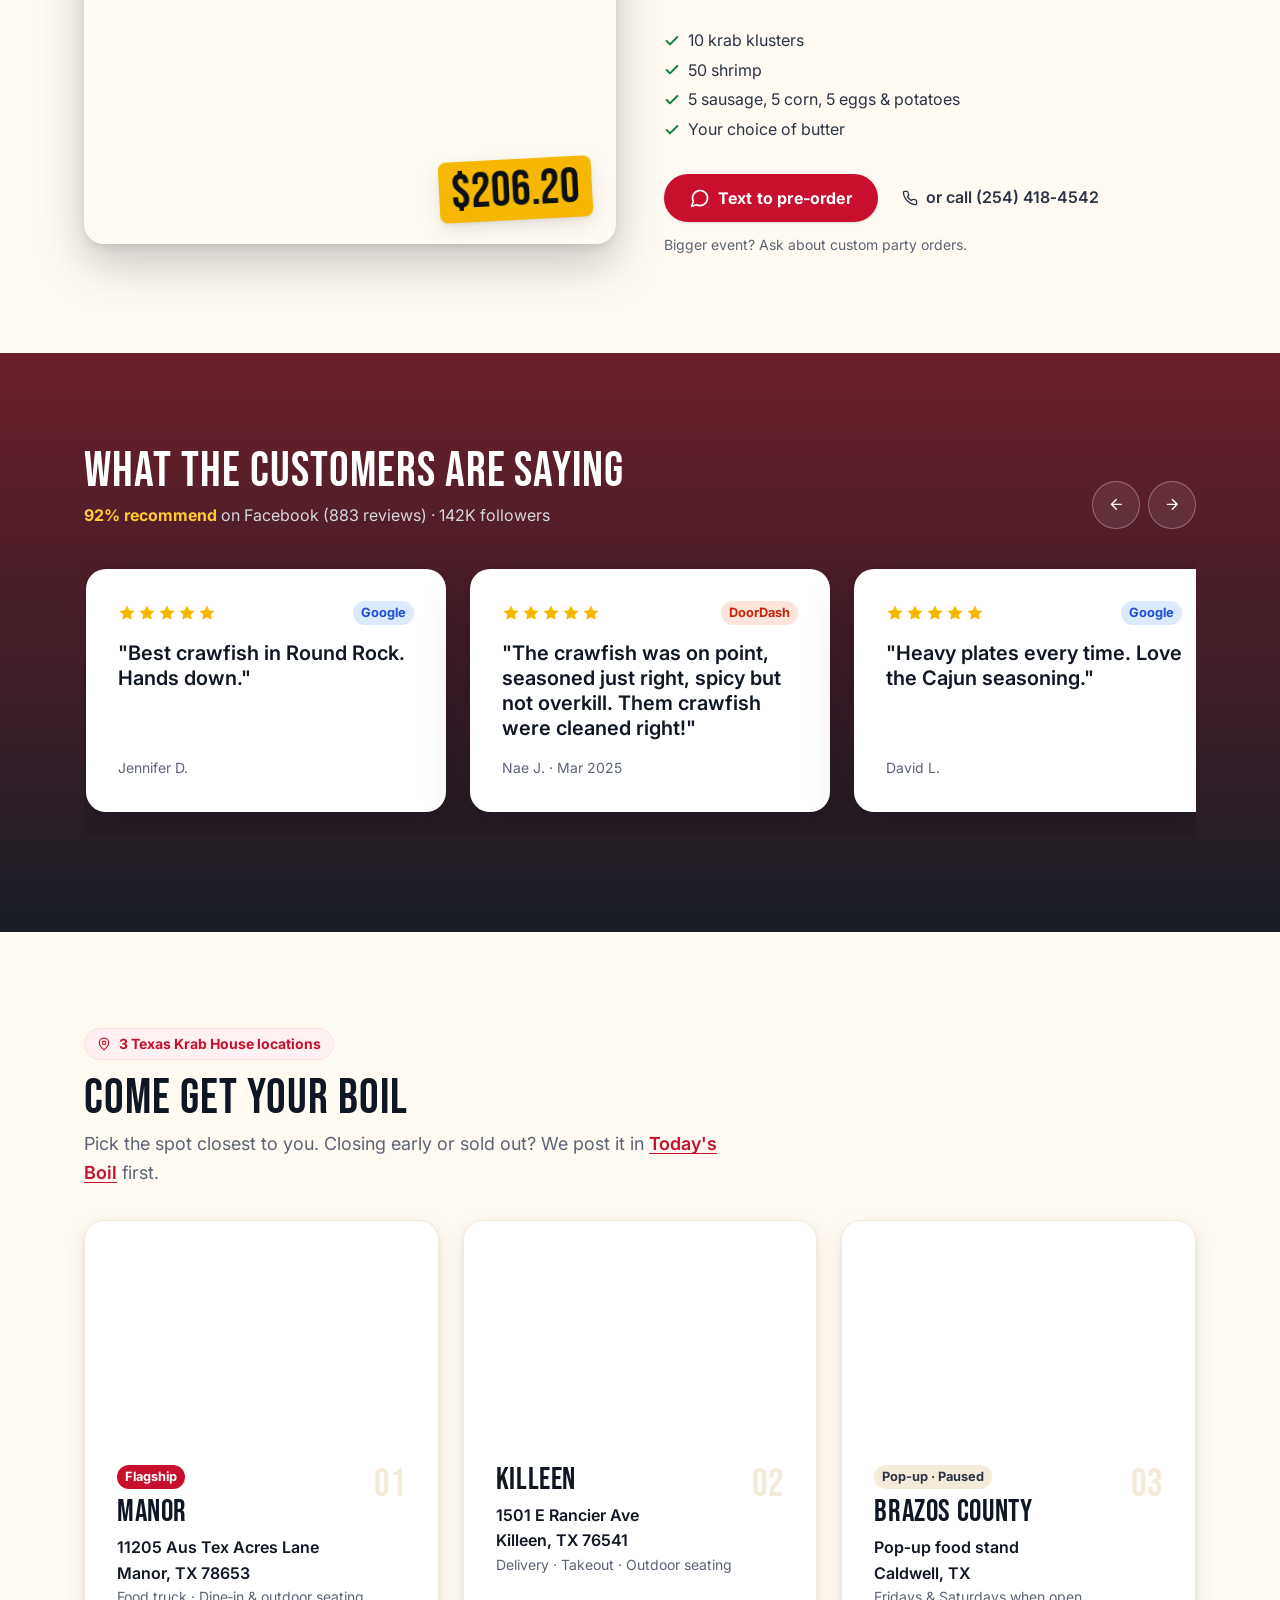
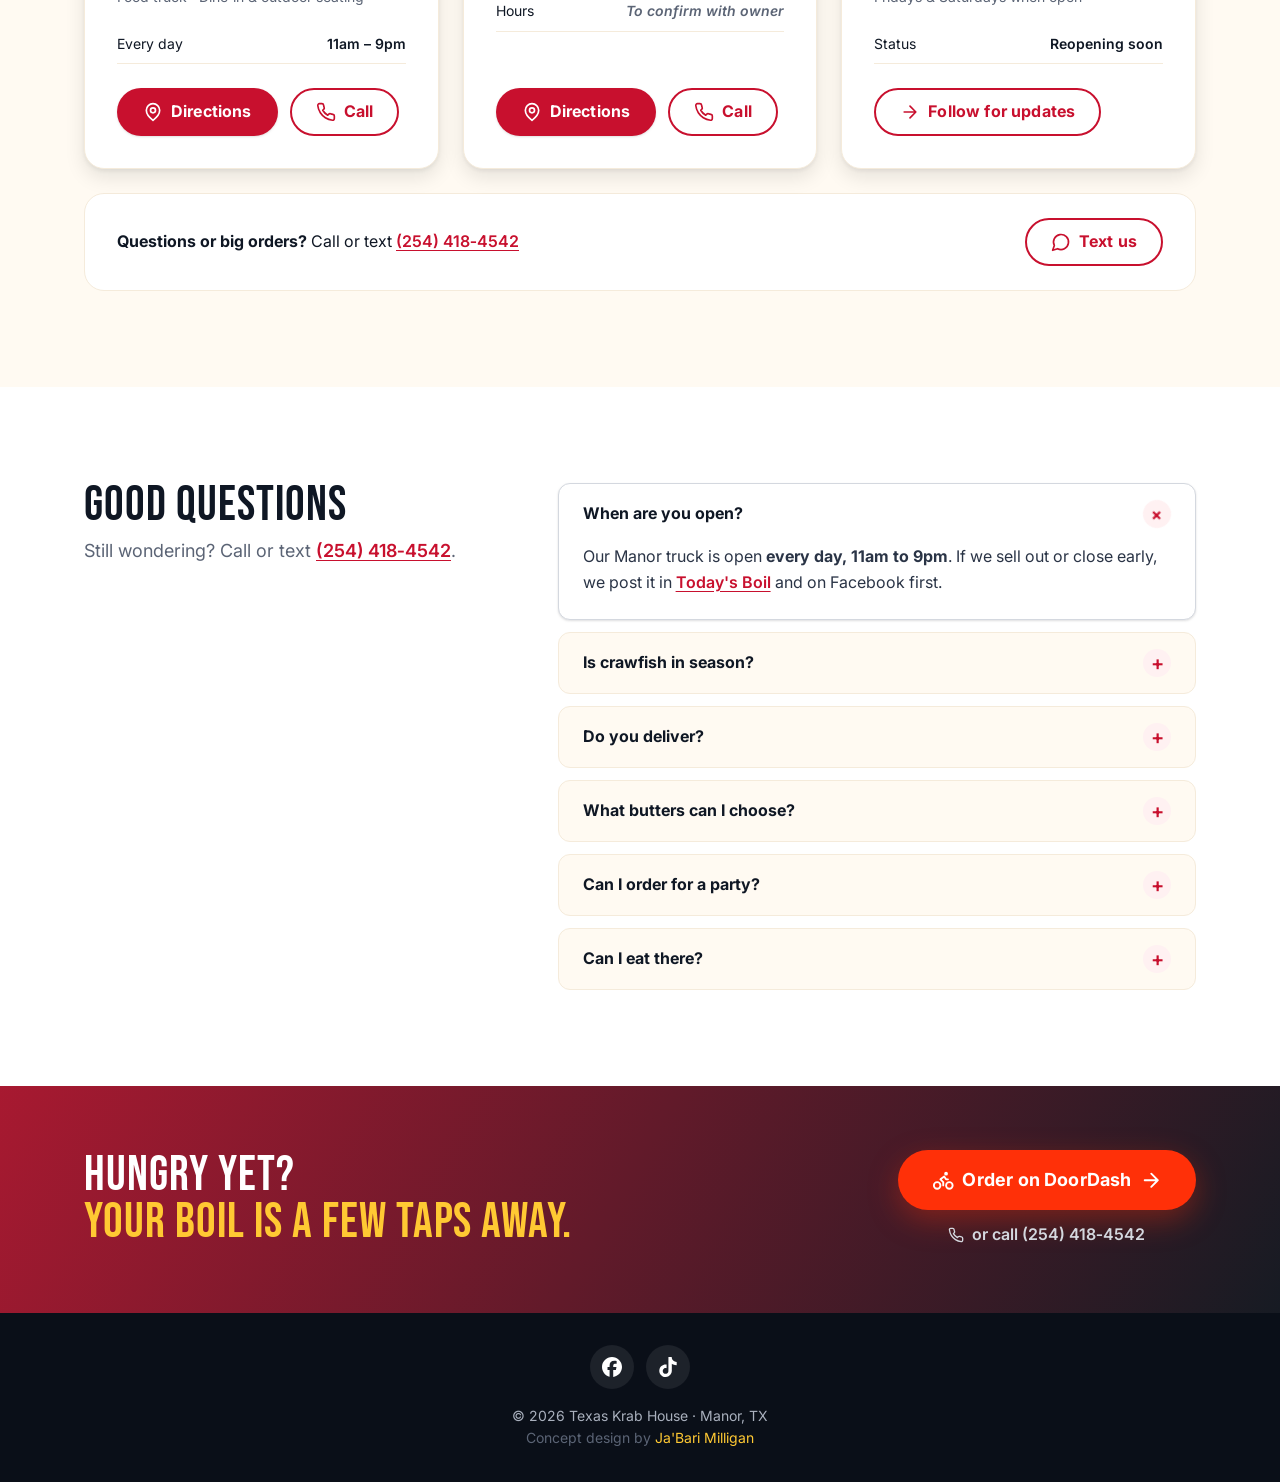
==== commit cdd2c0f3: "Krab House Step 6: 3-step ordering, catering section, FAQ, final CTA Co-Authored-By: Claude Opus 5.5" ====
--- a/demos/krab-house/index.html
+++ b/demos/krab-house/index.html
@@ -99,8 +99,10 @@
       <!-- Desktop menu links (hidden on phones; the bottom tab bar does this job there) -->
       <nav class="nav-links" aria-label="Main">
         <a href="#specials">Menu</a>
+        <a href="#catering">Catering</a>
         <a href="#reviews">Reviews</a>
         <a href="#locations">Locations</a>
+        <a href="#faq">FAQ</a>
       </nav>
       <!-- Header button = the SAME main action as the hero. One goal, repeated. -->
       <a href="https://www.doordash.com/store/texas-krab-house-round-rock-27990263/" target="_blank" class="btn btn-small btn-doordash"><svg class="icon"><use href="#i-bike"/></svg>Order now</a>
@@ -187,6 +189,37 @@
           <div class="status in">  <span class="dot"></span><strong>Shrimp</strong><em>Available</em></div>
           <div class="status low"> <span class="dot"></span><strong>Gumbo</strong><em>Running low</em></div>
           <div class="status out"> <span class="dot"></span><strong>Fried fish</strong><em>Sold out</em></div>
+        </div>
+      </div>
+    </section>
+
+    <!--
+      ========== HOW IT WORKS ==========
+      LESSON: people don't order when they're UNSURE how. Three numbered steps remove the doubt.
+      Keep each step to a few words. Fewer decisions = more orders.
+    -->
+    <section class="section steps-section" aria-labelledby="steps-title">
+      <div class="container">
+        <h2 id="steps-title" class="center">Your boil in 3 easy steps</h2>
+        <ol class="steps">
+          <li class="step">
+            <span class="step-num">1</span>
+            <h3>Pick your plate</h3>
+            <p>Boils, fried baskets, gumbo. Every plate lists exactly what's inside.</p>
+          </li>
+          <li class="step">
+            <span class="step-num">2</span>
+            <h3>Choose your butter</h3>
+            <p>Cajun, Garlic, Lemon Pepper, Fire or our House butter.</p>
+          </li>
+          <li class="step">
+            <span class="step-num">3</span>
+            <h3>Order your way</h3>
+            <p>Delivery on DoorDash, or call ahead and pick it up hot.</p>
+          </li>
+        </ol>
+        <div class="center">
+          <a href="#specials" class="btn">See the menu <svg class="icon arrow"><use href="#i-arrow"/></svg></a>
         </div>
       </div>
     </section>
@@ -354,6 +387,36 @@
       </div>
     </section>
 
+    <!--
+      ========== CATERING / PARTY ORDERS ==========
+      LESSON: one big order is worth 10 small ones. The $206 Family Platter deserves its own section.
+      The "Text us" button pre-fills a message, so the customer only has to add a date and hit send.
+      ("sms:...?&body=" works on both iPhone and Android.)
+    -->
+    <section class="section catering" id="catering">
+      <div class="container catering-grid">
+        <div class="catering-photo" style="--img: url('https://images.unsplash.com/photo-1655992829003-b1d5b4b35a73?w=1100&q=75&auto=format&fit=crop')">
+          <span class="price-tag catering-price">$206.20</span>
+        </div>
+        <div class="catering-copy">
+          <span class="eyebrow">Parties · Game days · Family nights</span>
+          <h2>Feeding a crowd? Get the Family Platter.</h2>
+          <p class="intro">One giant boil, ready for the whole crew. Pre‑order so it's hot and ready when you arrive.</p>
+          <ul class="includes big-includes">
+            <li>10 krab klusters</li>
+            <li>50 shrimp</li>
+            <li>5 sausage, 5 corn, 5 eggs & potatoes</li>
+            <li>Your choice of butter</li>
+          </ul>
+          <div class="catering-actions">
+            <a href="sms:+12544184542?&body=Hi!%20I'd%20like%20to%20pre-order%20a%20Family%20Platter%20for%20(date%20%26%20time)%3A%20" class="btn"><svg class="icon"><use href="#i-message"/></svg>Text to pre‑order</a>
+            <a href="tel:+12544184542" class="link-quiet dark"><svg class="icon"><use href="#i-phone"/></svg>or call (254) 418‑4542</a>
+          </div>
+          <p class="small">Bigger event? Ask about custom party orders.</p>
+        </div>
+      </div>
+    </section>
+
     <!-- ========== REVIEWS ========== -->
     <section class="section reviews" id="reviews">
       <div class="container">
@@ -530,6 +593,59 @@
         </div>
       </div>
     </section>
+
+    <!--
+      ========== FAQ ==========
+      LESSON: every question a customer has is a reason NOT to order (yet). Answer them before they ask.
+      <details> + <summary> = a built-in accordion. No JavaScript needed, and it works for keyboards and screen readers.
+      Answers only use facts from their own pages (Facebook, DoorDash). Confirm with the owner.
+    -->
+    <section class="section faq" id="faq">
+      <div class="container faq-wrap">
+        <div class="faq-head">
+          <h2>Good questions</h2>
+          <p class="intro">Still wondering? Call or text <a href="tel:+12544184542" class="text-link">(254) 418‑4542</a>.</p>
+        </div>
+        <div class="faq-list">
+          <details class="faq-item" open>
+            <summary>When are you open?</summary>
+            <p>Our Manor truck is open <strong>every day, 11am to 9pm</strong>. If we sell out or close early, we post it in <a href="#today" class="text-link">Today's Boil</a> and on Facebook first.</p>
+          </details>
+          <details class="faq-item">
+            <summary>Is crawfish in season?</summary>
+            <p>Crawfish season usually runs <strong>January to June</strong>. In season, get it by the pound ($9.99/lb) or as the 5 lb Combo. Off season, try a krab & shrimp boil.</p>
+          </details>
+          <details class="faq-item">
+            <summary>Do you deliver?</summary>
+            <p>Yes! Order <a href="https://www.doordash.com/store/texas-krab-house-round-rock-27990263/" target="_blank" class="text-link">delivery on DoorDash</a>. Prefer pickup? Call ahead and it'll be hot when you get here.</p>
+          </details>
+          <details class="faq-item">
+            <summary>What butters can I choose?</summary>
+            <p>Cajun, Garlic, Lemon Pepper, Fire, or our House butter. Want extra? Add more butter for $1.50.</p>
+          </details>
+          <details class="faq-item">
+            <summary>Can I order for a party?</summary>
+            <p>Absolutely. The <a href="#catering" class="text-link">Family Platter</a> feeds a crew, and we take custom party orders. Text us your date and headcount.</p>
+          </details>
+          <details class="faq-item">
+            <summary>Can I eat there?</summary>
+            <p>Yes, the Manor spot has dine‑in and outdoor seating. Grab a table and dig in.</p>
+          </details>
+        </div>
+      </div>
+    </section>
+
+    <!-- ========== FINAL CALL TO ACTION ========== -->
+    <!-- LESSON: end every page with ONE clear next step. Visitors who scrolled this far are ready. -->
+    <section class="final-cta">
+      <div class="container final-cta-inner">
+        <h2>Hungry yet?<br><span>Your boil is a few taps away.</span></h2>
+        <div class="final-cta-actions">
+          <a href="https://www.doordash.com/store/texas-krab-house-round-rock-27990263/" target="_blank" class="btn btn-doordash btn-lg"><svg class="icon"><use href="#i-bike"/></svg>Order on DoorDash<svg class="icon arrow"><use href="#i-arrow"/></svg></a>
+          <a href="tel:+12544184542" class="link-quiet"><svg class="icon"><use href="#i-phone"/></svg>or call (254) 418‑4542</a>
+        </div>
+      </div>
+    </section>
   </main>
 
   <!-- Sticky bar on phones: icon on top, label below, like a real app's tab bar -->
@@ -655,7 +771,8 @@
     if (!reduceMotion && 'IntersectionObserver' in window) {
       const targets = document.querySelectorAll(
         '.section h2, .intro, .today-head, .follow-line, .status, .menu-grid .dish, .menu-group, ' +
-        '.order-strip, .reviews-head, .quote, .locations-head, .location, .contact-row'
+        '.order-strip, .reviews-head, .quote, .locations-head, .location, .contact-row, ' +
+        '.step, .catering-photo, .catering-copy, .faq-head, .faq-item, .final-cta-inner'
       );
 
       // Number siblings 0,1,2... inside each parent so they arrive one after another
--- a/demos/krab-house/style.css
+++ b/demos/krab-house/style.css
@@ -678,6 +678,118 @@
   background: var(--surface); border: 1px solid var(--paper-200); border-radius: var(--radius-lg);
 }
 
+/* =====================================================================
+   CONVERSION BOOSTERS (Step 6)
+   ===================================================================== */
+.center { text-align: center; }
+
+/* ---------- Order in 3 steps ---------- */
+.steps-section { background: var(--bg); }
+.steps-section h2 { margin-bottom: var(--space-6); }
+.steps {
+  list-style: none;
+  display: grid; grid-template-columns: repeat(3, 1fr); gap: var(--space-5);
+  margin-bottom: var(--space-6);
+  counter-reset: none;
+}
+.step {
+  position: relative;
+  background: var(--surface);
+  border: 1px solid var(--paper-200);
+  border-radius: var(--radius-lg);
+  padding: var(--space-6) var(--space-5) var(--space-5);
+  text-align: center;
+}
+/* A dashed line connecting the steps (desktop only) */
+.step:not(:last-child)::after {
+  content: "";
+  position: absolute; top: 52px; right: calc(var(--space-5) * -1); width: var(--space-5);
+  border-top: 2px dashed var(--ink-200);
+}
+.step-num {
+  display: inline-grid; place-items: center;
+  width: 48px; height: 48px;
+  margin-bottom: var(--space-3);
+  border-radius: 50%;
+  background: var(--brand); color: var(--white);
+  font-family: var(--font-display); font-size: var(--fs-2xl); line-height: 1;
+  box-shadow: 0 0 0 6px var(--red-50);
+}
+.step h3 { font-size: var(--fs-xl); margin-bottom: var(--space-2); }
+.step p { color: var(--text-muted); font-size: var(--fs-sm); }
+
+/* ---------- Catering ---------- */
+.catering { background: var(--bg); }
+.catering-grid { display: grid; grid-template-columns: 1fr 1fr; gap: var(--space-7); align-items: center; }
+.catering-photo {
+  position: relative;
+  aspect-ratio: 5 / 4;
+  border-radius: var(--radius-lg);
+  background: var(--img) center / cover;
+  box-shadow: var(--shadow-lg);
+}
+.catering-price { font-size: var(--fs-4xl); right: var(--space-5); bottom: var(--space-5); }
+.eyebrow {
+  display: inline-block;
+  color: var(--brand);
+  font-size: var(--fs-xs); font-weight: 700;
+  text-transform: uppercase; letter-spacing: 0.08em;
+  margin-bottom: var(--space-3);
+}
+.catering-copy h2 { margin-bottom: var(--space-3); }
+.catering-copy .intro { margin-bottom: var(--space-5); }
+.big-includes { margin-bottom: var(--space-6); }
+.big-includes li { font-size: var(--fs-base); }
+.catering-actions { display: flex; align-items: center; flex-wrap: wrap; gap: var(--space-3) var(--space-5); margin-bottom: var(--space-3); }
+.link-quiet.dark { color: var(--ink-700); }
+.link-quiet.dark:hover { color: var(--brand); }
+
+/* ---------- FAQ ---------- */
+.faq { background: var(--surface); }
+.faq-wrap { display: grid; grid-template-columns: 0.8fr 1.2fr; gap: var(--space-7); align-items: start; }
+.faq-head { position: sticky; top: 100px; }
+.faq-list { display: grid; gap: var(--space-3); }
+.faq-item {
+  border: 1px solid var(--paper-200);
+  border-radius: var(--radius-md);
+  background: var(--bg);
+  transition: border-color var(--dur) var(--ease), box-shadow var(--dur) var(--ease);
+}
+.faq-item[open] { border-color: var(--ink-200); box-shadow: var(--shadow-sm); background: var(--surface); }
+.faq-item summary {
+  display: flex; justify-content: space-between; align-items: center; gap: var(--space-4);
+  padding: var(--space-4) var(--space-5);
+  font-weight: 700;
+  cursor: pointer;
+  list-style: none;                       /* hide the default triangle... */
+}
+.faq-item summary::-webkit-details-marker { display: none; }
+.faq-item summary::after {                /* ...and draw our own "+" that turns into "×" */
+  content: "+";
+  flex-shrink: 0;
+  display: grid; place-items: center;
+  width: 28px; height: 28px;
+  border-radius: 50%;
+  background: var(--red-50); color: var(--brand);
+  font-size: 1.25rem; font-weight: 600; line-height: 1;
+  transition: transform var(--dur) var(--ease);
+}
+.faq-item[open] summary::after { transform: rotate(45deg); }
+.faq-item p { padding: 0 var(--space-5) var(--space-5); color: var(--ink-700); }
+
+/* ---------- Final call to action ---------- */
+.final-cta {
+  padding: var(--space-8) 0;
+  color: var(--white);
+  background:
+    linear-gradient(120deg, rgba(163, 13, 38, 0.95), rgba(10, 15, 24, 0.95)),
+    url("https://images.unsplash.com/photo-1778783383528-6a8bfa7f5122?w=1600&q=60&auto=format&fit=crop") center / cover;
+}
+.final-cta-inner { display: flex; justify-content: space-between; align-items: center; flex-wrap: wrap; gap: var(--space-6); }
+.final-cta h2 { color: var(--white); margin: 0; }
+.final-cta h2 span { color: var(--gold-400); }
+.final-cta-actions { display: flex; flex-direction: column; align-items: center; gap: var(--space-3); }
+
 /* ---------- Socials ---------- */
 .follow-line {
   display: flex; align-items: center; flex-wrap: wrap; gap: var(--space-2);
@@ -718,6 +830,8 @@
    RESPONSIVE
    ===================================================================== */
 @media (max-width: 1000px) {
+  .catering-grid, .faq-wrap { grid-template-columns: 1fr; gap: var(--space-6); }
+  .faq-head { position: static; }
   .hero-grid { grid-template-columns: 1fr; }
   .hero-card { display: none; }              /* phones/tablets: keep focus on the main button */
   .nav-links { display: none; }
@@ -736,6 +850,15 @@
   .hero-actions { flex-direction: column; align-items: stretch; text-align: center; }
   .hero-actions .link-quiet { justify-content: center; }
   .btn-lg { width: 100%; }                   /* full-width button = easy thumb tap */
+  .steps { grid-template-columns: 1fr; gap: var(--space-3); }
+  .step { display: grid; grid-template-columns: auto 1fr; column-gap: var(--space-4); text-align: left; padding: var(--space-5); }
+  .step-num { grid-row: span 2; margin: 0; }
+  .step:not(:last-child)::after { display: none; }
+  .catering-price { font-size: var(--fs-3xl); }
+  .catering-actions { flex-direction: column; align-items: stretch; text-align: center; }
+  .catering-actions .link-quiet { justify-content: center; }
+  .final-cta-inner { flex-direction: column; text-align: center; }
+  .final-cta-actions { width: 100%; }
   .locations-grid { grid-template-columns: 1fr; }
   .location-body { padding: var(--space-5); }
   .location-num { right: var(--space-5); }
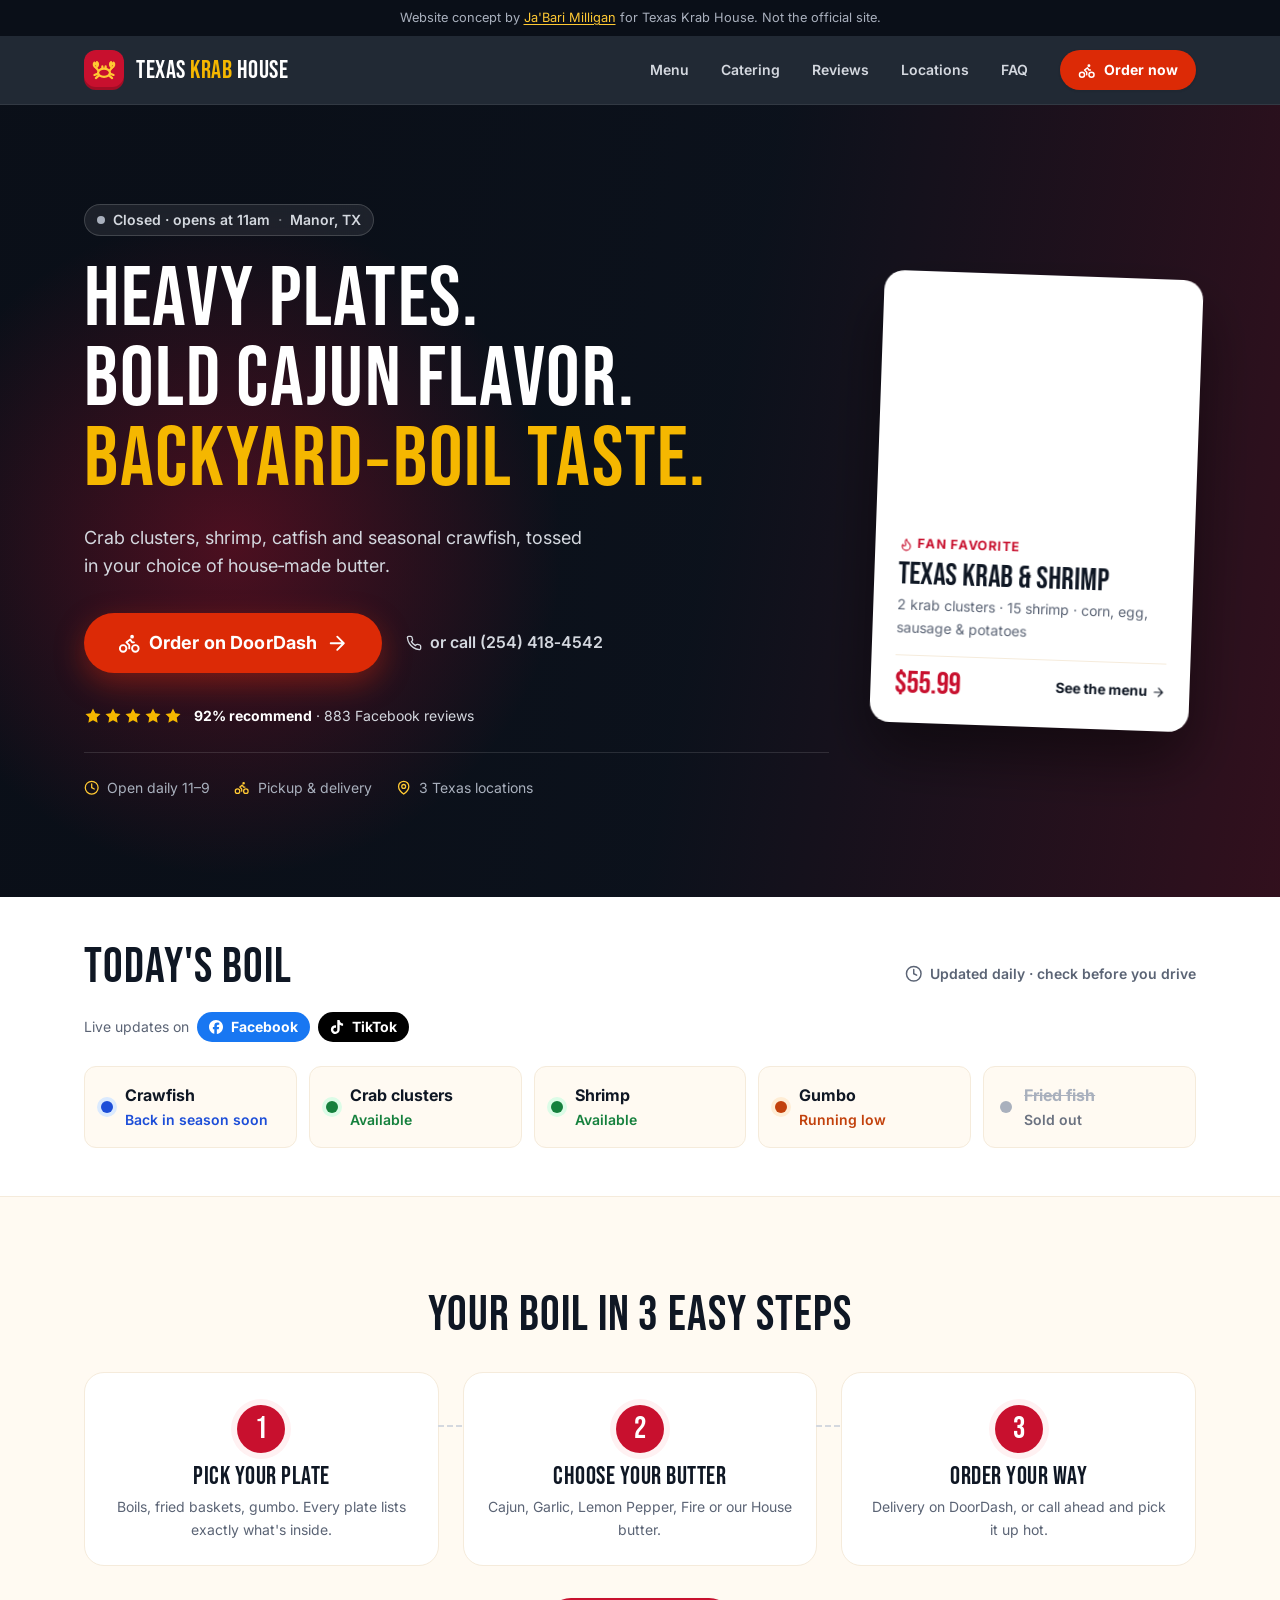
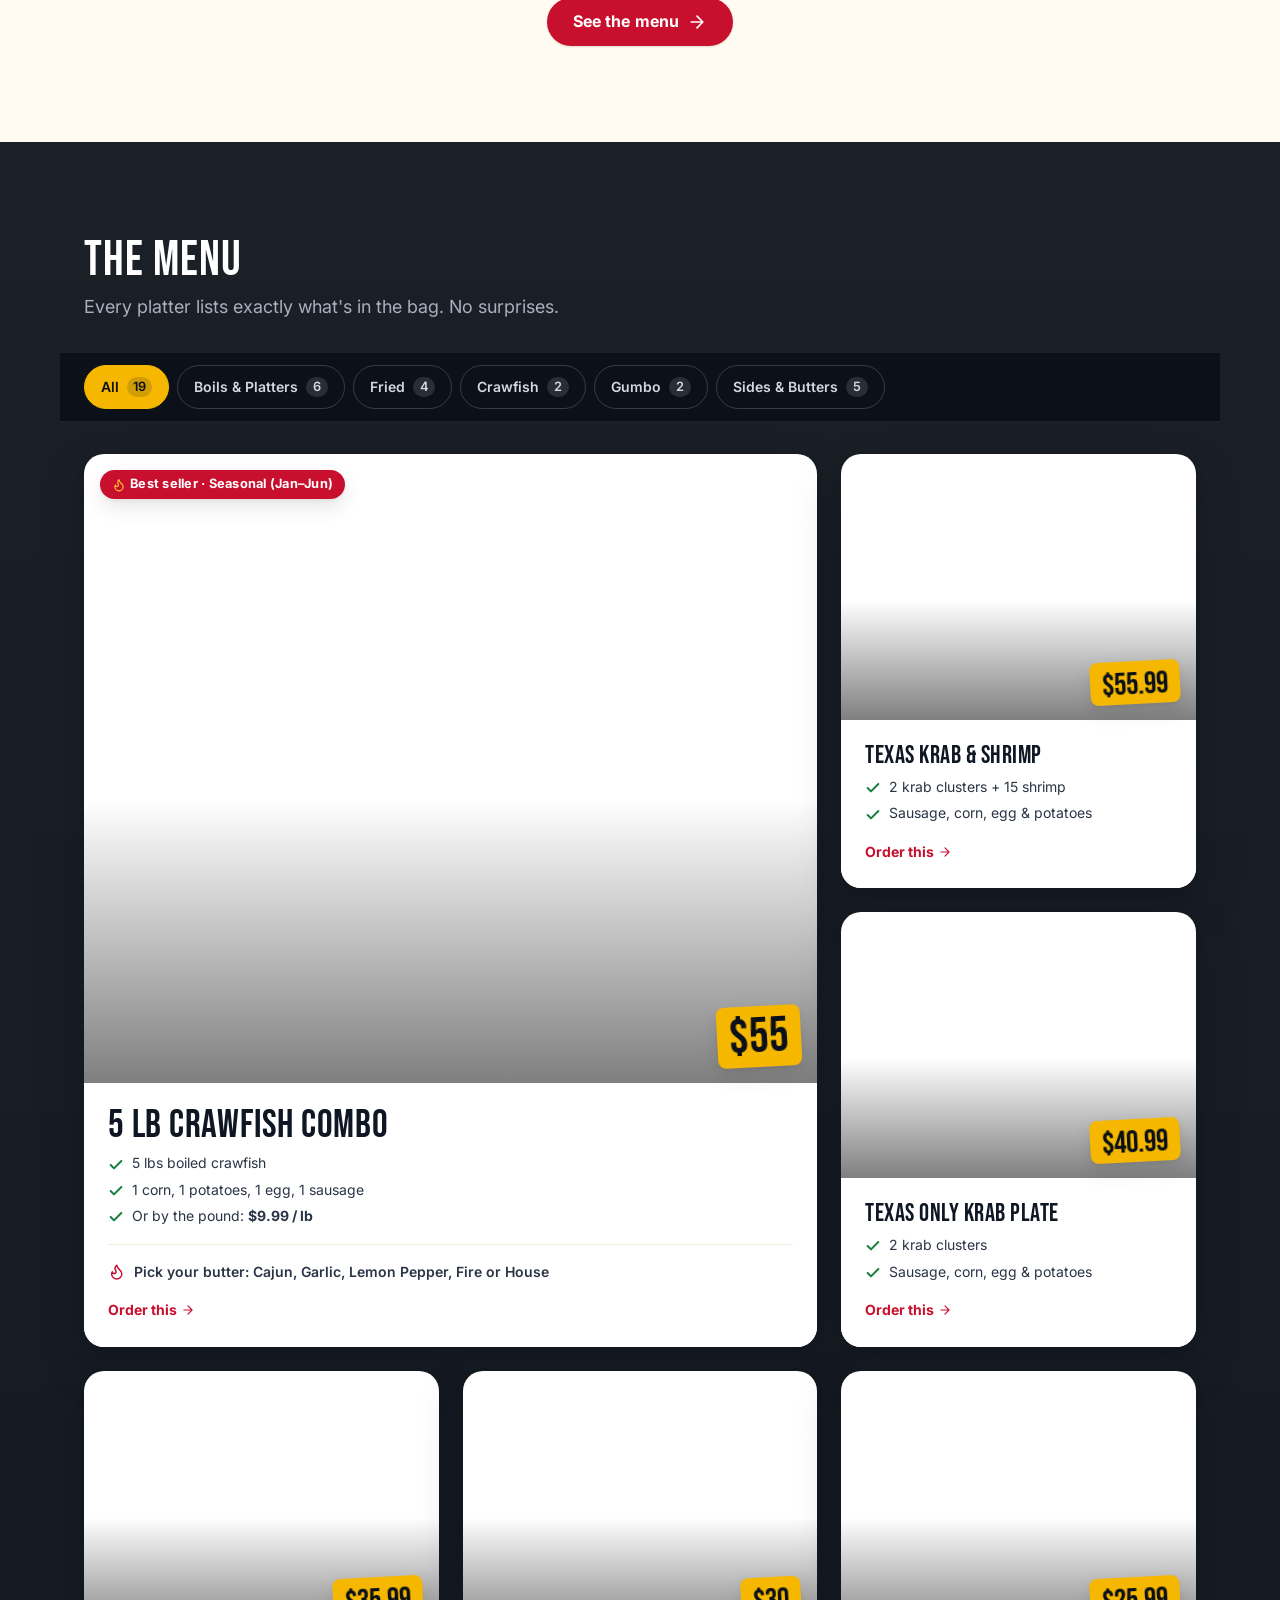
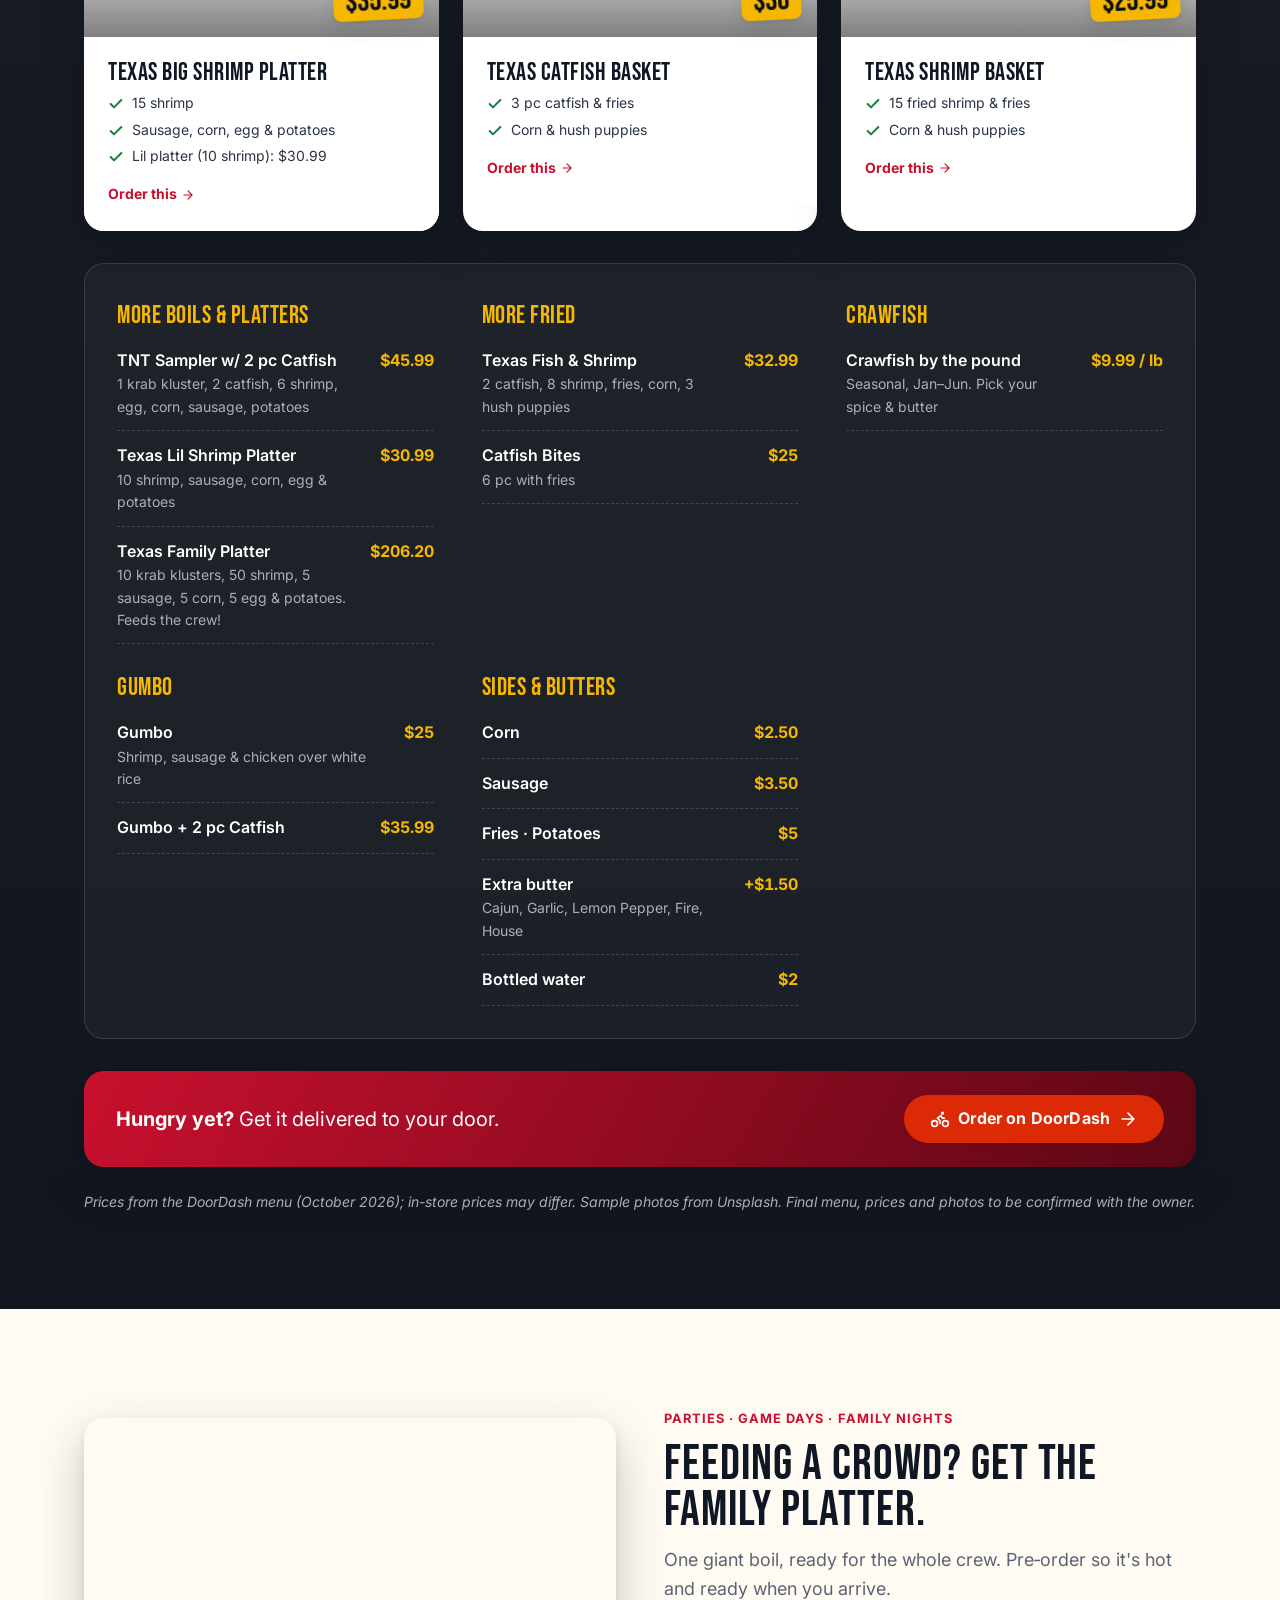
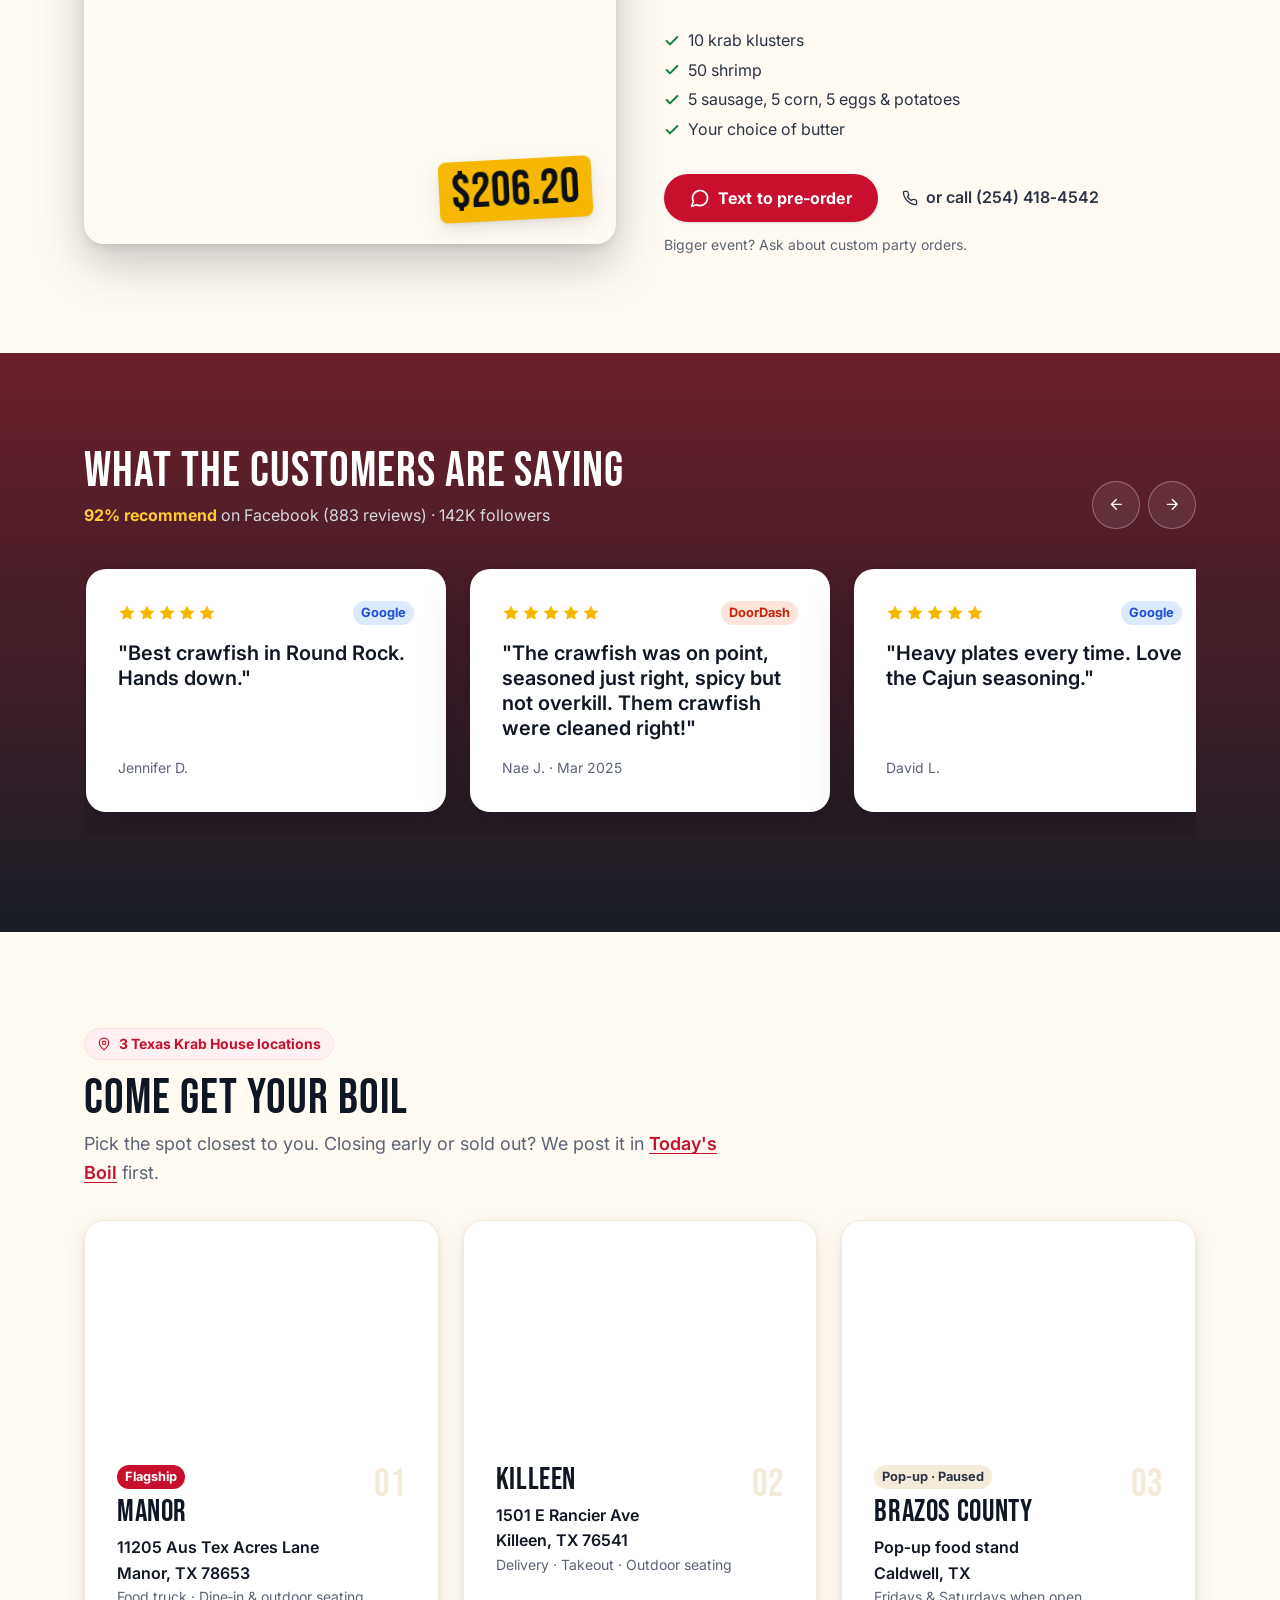
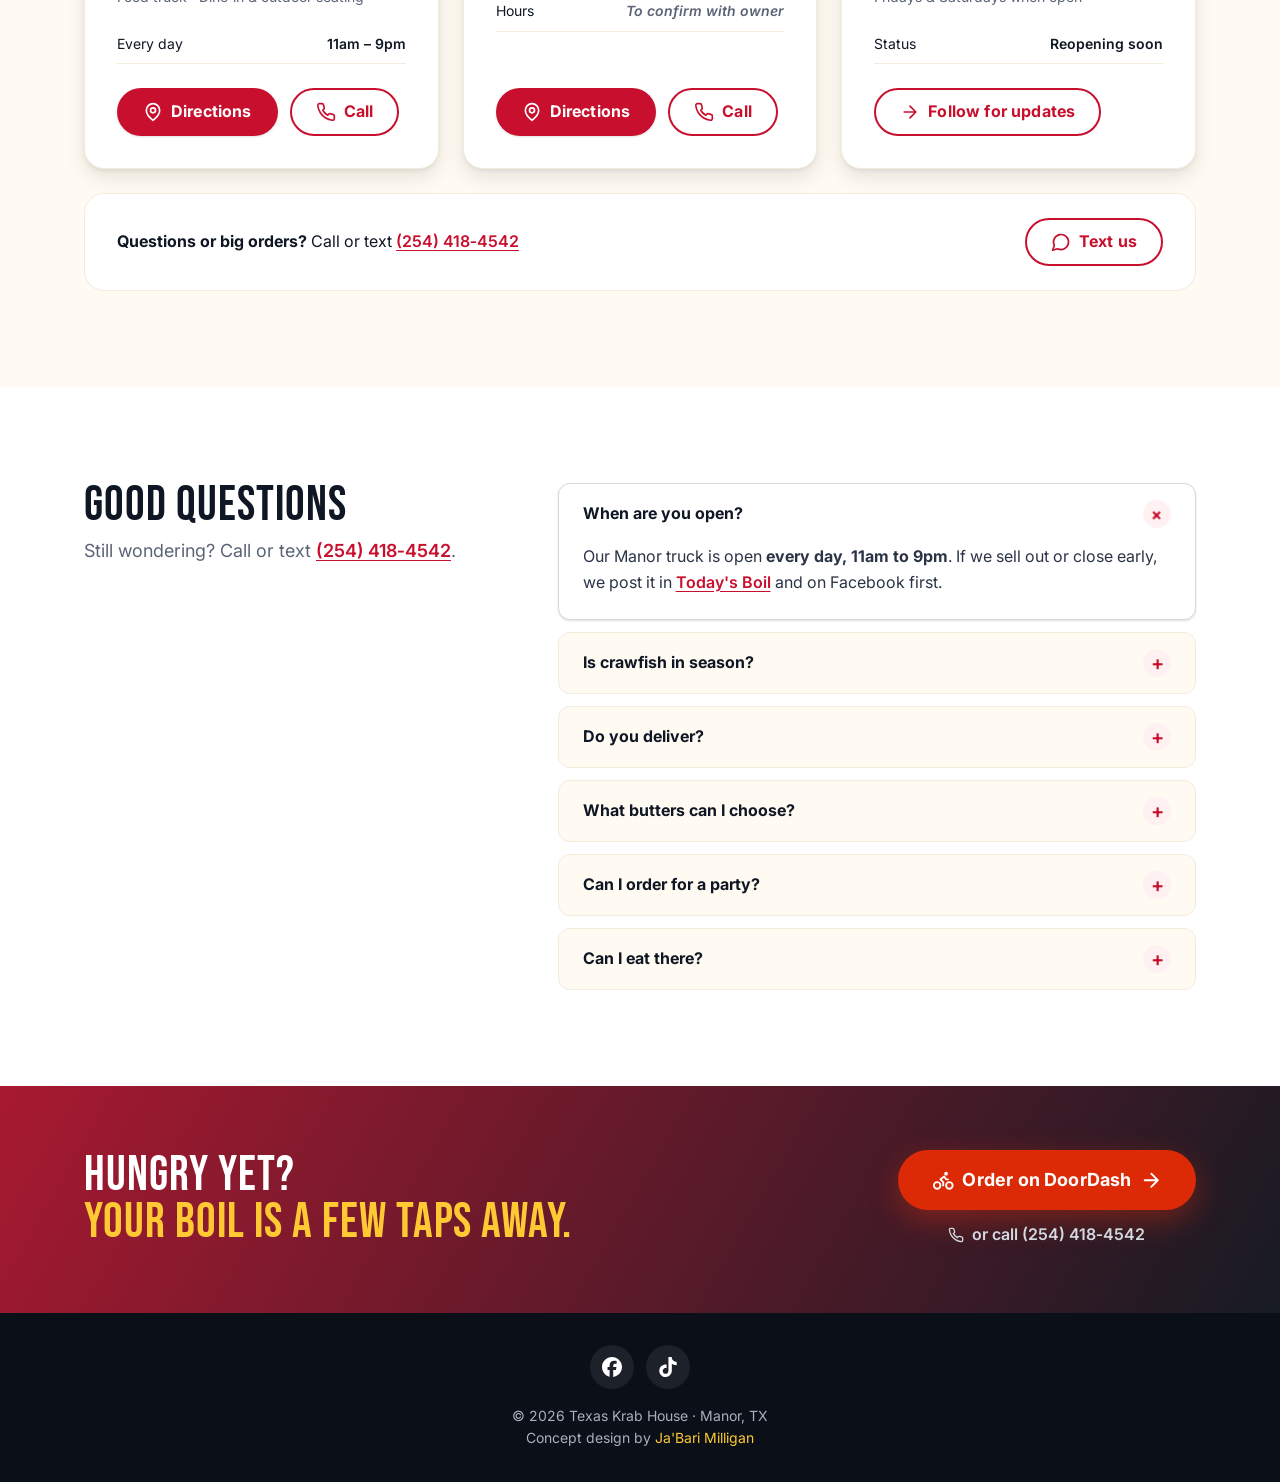
==== commit 5bd2adfd: "Krab House Step 7: non-blocking fonts, hero preload, lighter images, contrast and ARIA fixes Co-Auth" ====
--- a/demos/krab-house/index.html
+++ b/demos/krab-house/index.html
@@ -18,10 +18,27 @@
   <title>Texas Krab House | Cajun Seafood Boil in Manor, TX (Demo)</title>
   <meta name="description" content="Louisiana-style crawfish, crab and shrimp boils in Round Rock, TX.">
   <meta name="theme-color" content="#0f1724">
-  <!-- Google Fonts: Bebas Neue (bold display headings) + Inter (clean, readable body text) -->
+  <!--
+    SPEED LESSON (Step 7): the browser can't draw anything until it has downloaded every normal
+    <link rel="stylesheet">. Google Fonts was blocking the first paint for ~0.75s.
+    Trick: "preload" the font CSS (download in the background), then switch it on when ready.
+    Until then, the page shows the backup fonts from our CSS (Impact / system fonts), so nothing waits.
+  -->
   <link rel="preconnect" href="https://fonts.googleapis.com">
   <link rel="preconnect" href="https://fonts.gstatic.com" crossorigin>
-  <link href="https://fonts.googleapis.com/css2?family=Bebas+Neue&family=Inter:wght@400;500;600;700&display=swap" rel="stylesheet">
+  <link rel="preload" as="style" href="https://fonts.googleapis.com/css2?family=Bebas+Neue&family=Inter:wght@400;500;600;700&display=swap" onload="this.onload=null;this.rel='stylesheet'">
+  <noscript><link rel="stylesheet" href="https://fonts.googleapis.com/css2?family=Bebas+Neue&family=Inter:wght@400;500;600;700&display=swap"></noscript>
+
+  <!--
+    The hero photo is the biggest thing on the first screen ("LCP" = Largest Contentful Paint).
+    It's a CSS background, so normally the browser only finds it AFTER reading the CSS.
+    "preload" + fetchpriority="high" tells the browser: download this FIRST.
+    Two versions: a small one for phones, a big one for desktops ("media" picks the right one).
+  -->
+  <link rel="preload" as="image" fetchpriority="high" media="(max-width: 760px)"
+        href="https://images.unsplash.com/photo-1559685516-2602ebf3002b?w=800&q=55&auto=format&fit=crop">
+  <link rel="preload" as="image" fetchpriority="high" media="(min-width: 761px)"
+        href="https://images.unsplash.com/photo-1559685516-2602ebf3002b?w=1600&q=60&auto=format&fit=crop">
   <!--
     "Progressive enhancement": this tiny script marks the page as "JavaScript is on".
     Animations that hide content first (then reveal it) ONLY run when .js is present,
@@ -142,7 +159,7 @@
 
           <!-- Social proof right under the button: "other people trust them, so can I" -->
           <a href="#reviews" class="proof">
-            <span class="stars"><svg class="icon icon-fill"><use href="#i-star"/></svg><svg class="icon icon-fill"><use href="#i-star"/></svg><svg class="icon icon-fill"><use href="#i-star"/></svg><svg class="icon icon-fill"><use href="#i-star"/></svg><svg class="icon icon-fill"><use href="#i-star"/></svg></span>
+            <span class="stars" aria-hidden="true"><svg class="icon icon-fill"><use href="#i-star"/></svg><svg class="icon icon-fill"><use href="#i-star"/></svg><svg class="icon icon-fill"><use href="#i-star"/></svg><svg class="icon icon-fill"><use href="#i-star"/></svg><svg class="icon icon-fill"><use href="#i-star"/></svg></span>
             <span><strong>92% recommend</strong> · 883 Facebook reviews</span>
           </a>
 
@@ -155,7 +172,7 @@
         </div>
 
         <!-- Featured dish card (desktop only): gives the eye something delicious to land on -->
-        <a href="#specials" class="hero-card" style="--img: url('https://images.unsplash.com/photo-1655992829003-b1d5b4b35a73?w=900&q=75&auto=format&fit=crop')">
+        <a href="#specials" class="hero-card" style="--img: url('https://images.unsplash.com/photo-1655992829003-b1d5b4b35a73?w=640&q=60&auto=format&fit=crop')">
           <span class="hero-card-photo"></span>
           <span class="hero-card-body">
             <span class="hero-card-label"><svg class="icon"><use href="#i-flame"/></svg>Fan favorite</span>
@@ -253,7 +270,7 @@
           Items, contents and prices copied from their DoorDash menu (Oct 2026).
         -->
         <div class="menu-grid">
-          <article class="dish dish-featured" data-cat="crawfish" style="--img: url('https://images.unsplash.com/photo-1778783383528-6a8bfa7f5122?w=1200&q=75&auto=format&fit=crop')">
+          <article class="dish dish-featured" data-cat="crawfish" style="--img: url('https://images.unsplash.com/photo-1778783383528-6a8bfa7f5122?w=1000&q=60&auto=format&fit=crop')">
             <div class="dish-photo">
               <span class="badge"><svg class="icon"><use href="#i-flame"/></svg>Best seller · Seasonal (Jan–Jun)</span>
               <span class="price-tag">$55</span>
@@ -271,7 +288,7 @@
             </div>
           </article>
 
-          <article class="dish" data-cat="boils" style="--img: url('https://images.unsplash.com/photo-1655992829003-b1d5b4b35a73?w=800&q=75&auto=format&fit=crop')">
+          <article class="dish" data-cat="boils" style="--img: url('https://images.unsplash.com/photo-1655992829003-b1d5b4b35a73?w=640&q=60&auto=format&fit=crop')">
             <div class="dish-photo"><span class="price-tag">$55.99</span></div>
             <div class="dish-body">
               <h3>Texas Krab & Shrimp</h3>
@@ -283,7 +300,7 @@
             </div>
           </article>
 
-          <article class="dish" data-cat="boils" style="--img: url('https://images.unsplash.com/photo-1559685516-2602ebf3002b?w=800&q=75&auto=format&fit=crop')">
+          <article class="dish" data-cat="boils" style="--img: url('https://images.unsplash.com/photo-1559685516-2602ebf3002b?w=640&q=60&auto=format&fit=crop')">
             <div class="dish-photo"><span class="price-tag">$40.99</span></div>
             <div class="dish-body">
               <h3>Texas Only Krab Plate</h3>
@@ -295,7 +312,7 @@
             </div>
           </article>
 
-          <article class="dish" data-cat="boils" style="--img: url('https://images.unsplash.com/photo-1559813654-935eab67b93a?w=800&q=75&auto=format&fit=crop')">
+          <article class="dish" data-cat="boils" style="--img: url('https://images.unsplash.com/photo-1559813654-935eab67b93a?w=640&q=60&auto=format&fit=crop')">
             <div class="dish-photo"><span class="price-tag">$35.99</span></div>
             <div class="dish-body">
               <h3>Texas Big Shrimp Platter</h3>
@@ -308,7 +325,7 @@
             </div>
           </article>
 
-          <article class="dish" data-cat="fried" style="--img: url('https://images.unsplash.com/photo-1697748836791-9ddf7e616ece?w=800&q=75&auto=format&fit=crop')">
+          <article class="dish" data-cat="fried" style="--img: url('https://images.unsplash.com/photo-1697748836791-9ddf7e616ece?w=640&q=60&auto=format&fit=crop')">
             <div class="dish-photo"><span class="price-tag">$30</span></div>
             <div class="dish-body">
               <h3>Texas Catfish Basket</h3>
@@ -320,7 +337,7 @@
             </div>
           </article>
 
-          <article class="dish" data-cat="fried" style="--img: url('https://images.unsplash.com/photo-1568782947821-3d660dacc7cb?w=800&q=75&auto=format&fit=crop')">
+          <article class="dish" data-cat="fried" style="--img: url('https://images.unsplash.com/photo-1568782947821-3d660dacc7cb?w=640&q=60&auto=format&fit=crop')">
             <div class="dish-photo"><span class="price-tag">$25.99</span></div>
             <div class="dish-body">
               <h3>Texas Shrimp Basket</h3>
@@ -395,7 +412,7 @@
     -->
     <section class="section catering" id="catering">
       <div class="container catering-grid">
-        <div class="catering-photo" style="--img: url('https://images.unsplash.com/photo-1655992829003-b1d5b4b35a73?w=1100&q=75&auto=format&fit=crop')">
+        <div class="catering-photo" style="--img: url('https://images.unsplash.com/photo-1655992829003-b1d5b4b35a73?w=900&q=60&auto=format&fit=crop')">
           <span class="price-tag catering-price">$206.20</span>
         </div>
         <div class="catering-copy">
@@ -442,7 +459,7 @@
         <div class="review-track" tabindex="0" aria-label="Customer reviews">
           <blockquote class="card quote">
             <div class="quote-top">
-              <div class="stars" aria-label="5 out of 5 stars"><svg class="icon icon-fill"><use href="#i-star"/></svg><svg class="icon icon-fill"><use href="#i-star"/></svg><svg class="icon icon-fill"><use href="#i-star"/></svg><svg class="icon icon-fill"><use href="#i-star"/></svg><svg class="icon icon-fill"><use href="#i-star"/></svg></div>
+              <div class="stars" role="img" aria-label="5 out of 5 stars"><svg class="icon icon-fill"><use href="#i-star"/></svg><svg class="icon icon-fill"><use href="#i-star"/></svg><svg class="icon icon-fill"><use href="#i-star"/></svg><svg class="icon icon-fill"><use href="#i-star"/></svg><svg class="icon icon-fill"><use href="#i-star"/></svg></div>
               <span class="source source-google">Google</span>
             </div>
             <p>"Best crawfish in Round Rock. Hands down."</p>
@@ -451,7 +468,7 @@
 
           <blockquote class="card quote">
             <div class="quote-top">
-              <div class="stars" aria-label="Loved it"><svg class="icon icon-fill"><use href="#i-star"/></svg><svg class="icon icon-fill"><use href="#i-star"/></svg><svg class="icon icon-fill"><use href="#i-star"/></svg><svg class="icon icon-fill"><use href="#i-star"/></svg><svg class="icon icon-fill"><use href="#i-star"/></svg></div>
+              <div class="stars" role="img" aria-label="Rated Loved it on DoorDash"><svg class="icon icon-fill"><use href="#i-star"/></svg><svg class="icon icon-fill"><use href="#i-star"/></svg><svg class="icon icon-fill"><use href="#i-star"/></svg><svg class="icon icon-fill"><use href="#i-star"/></svg><svg class="icon icon-fill"><use href="#i-star"/></svg></div>
               <span class="source source-dd">DoorDash</span>
             </div>
             <p>"The crawfish was on point, seasoned just right, spicy but not overkill. Them crawfish were cleaned right!"</p>
@@ -460,7 +477,7 @@
 
           <blockquote class="card quote">
             <div class="quote-top">
-              <div class="stars" aria-label="5 out of 5 stars"><svg class="icon icon-fill"><use href="#i-star"/></svg><svg class="icon icon-fill"><use href="#i-star"/></svg><svg class="icon icon-fill"><use href="#i-star"/></svg><svg class="icon icon-fill"><use href="#i-star"/></svg><svg class="icon icon-fill"><use href="#i-star"/></svg></div>
+              <div class="stars" role="img" aria-label="5 out of 5 stars"><svg class="icon icon-fill"><use href="#i-star"/></svg><svg class="icon icon-fill"><use href="#i-star"/></svg><svg class="icon icon-fill"><use href="#i-star"/></svg><svg class="icon icon-fill"><use href="#i-star"/></svg><svg class="icon icon-fill"><use href="#i-star"/></svg></div>
               <span class="source source-google">Google</span>
             </div>
             <p>"Heavy plates every time. Love the Cajun seasoning."</p>
@@ -469,7 +486,7 @@
 
           <blockquote class="card quote">
             <div class="quote-top">
-              <div class="stars" aria-label="Loved it"><svg class="icon icon-fill"><use href="#i-star"/></svg><svg class="icon icon-fill"><use href="#i-star"/></svg><svg class="icon icon-fill"><use href="#i-star"/></svg><svg class="icon icon-fill"><use href="#i-star"/></svg><svg class="icon icon-fill"><use href="#i-star"/></svg></div>
+              <div class="stars" role="img" aria-label="Rated Loved it on DoorDash"><svg class="icon icon-fill"><use href="#i-star"/></svg><svg class="icon icon-fill"><use href="#i-star"/></svg><svg class="icon icon-fill"><use href="#i-star"/></svg><svg class="icon icon-fill"><use href="#i-star"/></svg><svg class="icon icon-fill"><use href="#i-star"/></svg></div>
               <span class="source source-dd">DoorDash</span>
             </div>
             <p>"The best crawfish I've had outside of Louisiana. The flavors were just right!"</p>
@@ -478,7 +495,7 @@
 
           <blockquote class="card quote">
             <div class="quote-top">
-              <div class="stars" aria-label="Loved it"><svg class="icon icon-fill"><use href="#i-star"/></svg><svg class="icon icon-fill"><use href="#i-star"/></svg><svg class="icon icon-fill"><use href="#i-star"/></svg><svg class="icon icon-fill"><use href="#i-star"/></svg><svg class="icon icon-fill"><use href="#i-star"/></svg></div>
+              <div class="stars" role="img" aria-label="Rated Loved it on DoorDash"><svg class="icon icon-fill"><use href="#i-star"/></svg><svg class="icon icon-fill"><use href="#i-star"/></svg><svg class="icon icon-fill"><use href="#i-star"/></svg><svg class="icon icon-fill"><use href="#i-star"/></svg><svg class="icon icon-fill"><use href="#i-star"/></svg></div>
               <span class="source source-dd">DoorDash</span>
             </div>
             <p>"This is the best fried fish & shrimp I've had in this area! Crispy & well seasoned!"</p>
@@ -487,7 +504,7 @@
 
           <blockquote class="card quote">
             <div class="quote-top">
-              <div class="stars" aria-label="5 out of 5 stars"><svg class="icon icon-fill"><use href="#i-star"/></svg><svg class="icon icon-fill"><use href="#i-star"/></svg><svg class="icon icon-fill"><use href="#i-star"/></svg><svg class="icon icon-fill"><use href="#i-star"/></svg><svg class="icon icon-fill"><use href="#i-star"/></svg></div>
+              <div class="stars" role="img" aria-label="5 out of 5 stars"><svg class="icon icon-fill"><use href="#i-star"/></svg><svg class="icon icon-fill"><use href="#i-star"/></svg><svg class="icon icon-fill"><use href="#i-star"/></svg><svg class="icon icon-fill"><use href="#i-star"/></svg><svg class="icon icon-fill"><use href="#i-star"/></svg></div>
               <span class="source source-google">Google</span>
             </div>
             <p>"Tasted like a good backyard boil."</p>
@@ -496,7 +513,7 @@
 
           <blockquote class="card quote">
             <div class="quote-top">
-              <div class="stars" aria-label="Loved it"><svg class="icon icon-fill"><use href="#i-star"/></svg><svg class="icon icon-fill"><use href="#i-star"/></svg><svg class="icon icon-fill"><use href="#i-star"/></svg><svg class="icon icon-fill"><use href="#i-star"/></svg><svg class="icon icon-fill"><use href="#i-star"/></svg></div>
+              <div class="stars" role="img" aria-label="Rated Loved it on DoorDash"><svg class="icon icon-fill"><use href="#i-star"/></svg><svg class="icon icon-fill"><use href="#i-star"/></svg><svg class="icon icon-fill"><use href="#i-star"/></svg><svg class="icon icon-fill"><use href="#i-star"/></svg><svg class="icon icon-fill"><use href="#i-star"/></svg></div>
               <span class="source source-dd">DoorDash</span>
             </div>
             <p>"The cleanest and freshest that I've had, and I've tried every place in the area."</p>
@@ -804,8 +821,12 @@
       // SAFETY NET: a fast flick can jump right past an element, so the observer never
       // sees it "on screen". On scroll we also reveal anything that's already above the bottom
       // of the screen. Lesson: always plan for the fast/weird case, not just the normal one.
+      // SPEED LESSON: "read first, then write". Measuring (getBoundingClientRect) right after
+      // changing classes forces the browser to redo layout each time ("forced reflow").
+      // So we measure ALL elements first, and only then change their classes.
       window.revealPassed = () => {
-        pending.forEach(el => { if (el.getBoundingClientRect().top < innerHeight) reveal(el); });
+        const passed = [...pending].filter(el => el.getBoundingClientRect().top < innerHeight);  // read
+        passed.forEach(reveal);                                                                   // write
       };
     }
 
@@ -818,16 +839,19 @@
     const progressBar = document.querySelector('.scroll-progress');
     let ticking = false;
     function onScroll() {
-      const max = document.documentElement.scrollHeight - innerHeight;
-      progressBar.style.setProperty('--progress', max > 0 ? scrollY / max : 0);
-      header.classList.toggle('is-scrolled', scrollY > 10);
+      const max = document.documentElement.scrollHeight - innerHeight;   // read
+      const y = scrollY;                                                 // read
+      progressBar.style.setProperty('--progress', max > 0 ? y / max : 0); // write
+      header.classList.toggle('is-scrolled', y > 10);                    // write
       if (window.revealPassed) window.revealPassed();
       ticking = false;
     }
     window.addEventListener('scroll', () => {
       if (!ticking) { requestAnimationFrame(onScroll); ticking = true; }
     }, { passive: true });
-    onScroll();
+    // Run the first check on the next frame instead of right away, so the browser can finish
+    // laying out the page first (this removed the 100ms "forced reflow" Lighthouse found).
+    requestAnimationFrame(onScroll);
   </script>
 </body>
 </html>
--- a/demos/krab-house/style.css
+++ b/demos/krab-house/style.css
@@ -46,7 +46,7 @@
   --info:   #1d4ed8;  --info-soft:   #dbeafe;
   --off:    #6b7280;
 
-  --doordash: #ff3008;
+  --doordash: #dc2a06;   /* a touch darker than DoorDash orange so white text passes contrast (4.5:1) */
 
   /* Semantic names: what a color is FOR (change the theme here only) */
   --text:        var(--ink-900);
@@ -211,7 +211,7 @@
 .btn:active { transform: translateY(0) scale(0.98); }   /* feels "pressed" */
 .btn-small  { min-height: 40px; padding: 0 var(--space-4); font-size: var(--fs-sm); }
 .btn-doordash { background: var(--doordash); }
-.btn-doordash:hover { background: #d92806; }
+.btn-doordash:hover { background: #b82305; }
 .btn-outline { background: transparent; border-color: currentColor; box-shadow: none; }
 .btn-outline:hover { background: rgba(255, 255, 255, 0.12); }
 
@@ -226,7 +226,7 @@
   background:
     /* 1) dark on the left where the text is, see-through on the right where the food is */
     linear-gradient(100deg, rgba(10, 15, 24, 0.97) 20%, rgba(10, 15, 24, 0.7) 55%, rgba(92, 7, 21, 0.45)),
-    url("https://images.unsplash.com/photo-1559685516-2602ebf3002b?w=1800&q=70&auto=format&fit=crop") center / cover,
+    url("https://images.unsplash.com/photo-1559685516-2602ebf3002b?w=1600&q=60&auto=format&fit=crop") center / cover,
     var(--ink-900);
 }
 /* A soft red glow behind the headline adds depth (a common "premium" trick) */
@@ -381,7 +381,7 @@
 #specials {
   background:
     linear-gradient(rgba(10, 15, 24, 0.93), rgba(10, 15, 24, 0.97)),
-    url("https://images.unsplash.com/photo-1559813654-935eab67b93a?w=1600&q=60&auto=format&fit=crop") center / cover;
+    url("https://images.unsplash.com/photo-1559813654-935eab67b93a?w=1200&q=50&auto=format&fit=crop") center / cover;
   color: var(--white);
 }
 #specials h2 { color: var(--white); }
@@ -559,7 +559,7 @@
 .reviews {
   background:
     linear-gradient(rgba(92, 7, 21, 0.9), rgba(10, 15, 24, 0.94)),
-    url("https://images.unsplash.com/photo-1655992829003-b1d5b4b35a73?w=1600&q=60&auto=format&fit=crop") center / cover;
+    url("https://images.unsplash.com/photo-1655992829003-b1d5b4b35a73?w=1200&q=50&auto=format&fit=crop") center / cover;
 }
 .reviews h2 { color: var(--white); }
 .reviews-head { display: flex; justify-content: space-between; align-items: flex-end; gap: var(--space-4); margin-bottom: var(--space-6); }
@@ -783,7 +783,7 @@
   color: var(--white);
   background:
     linear-gradient(120deg, rgba(163, 13, 38, 0.95), rgba(10, 15, 24, 0.95)),
-    url("https://images.unsplash.com/photo-1778783383528-6a8bfa7f5122?w=1600&q=60&auto=format&fit=crop") center / cover;
+    url("https://images.unsplash.com/photo-1778783383528-6a8bfa7f5122?w=1200&q=50&auto=format&fit=crop") center / cover;
 }
 .final-cta-inner { display: flex; justify-content: space-between; align-items: center; flex-wrap: wrap; gap: var(--space-6); }
 .final-cta h2 { color: var(--white); margin: 0; }
@@ -811,6 +811,7 @@
 /* ---------- Footer ---------- */
 .footer { background: var(--ink-950); color: var(--ink-300); text-align: center; padding: var(--space-6) var(--space-5); font-size: var(--fs-sm); }
 .footer a { color: var(--gold-400); }
+.footer .small { color: var(--ink-300); }   /* gray-on-black was too faint to read (contrast fix) */
 .socials { display: flex; justify-content: center; gap: var(--space-3); margin-bottom: var(--space-4); }
 .socials a {
   display: grid; place-items: center;
@@ -846,7 +847,14 @@
   .header .btn-small { display: none; }
   .carousel-nav { display: none; }            /* phones swipe instead */
   .swipe-hint { display: flex; }
-  .hero { min-height: auto; padding: var(--space-7) 0 var(--space-8); }
+  .hero {
+    min-height: auto; padding: var(--space-7) 0 var(--space-8);
+    /* phones get the smaller hero photo (same one we preload in the <head>) */
+    background:
+      linear-gradient(100deg, rgba(10, 15, 24, 0.97) 20%, rgba(10, 15, 24, 0.7) 55%, rgba(92, 7, 21, 0.45)),
+      url("https://images.unsplash.com/photo-1559685516-2602ebf3002b?w=800&q=55&auto=format&fit=crop") center / cover,
+      var(--ink-900);
+  }
   .hero-actions { flex-direction: column; align-items: stretch; text-align: center; }
   .hero-actions .link-quiet { justify-content: center; }
   .btn-lg { width: 100%; }                   /* full-width button = easy thumb tap */
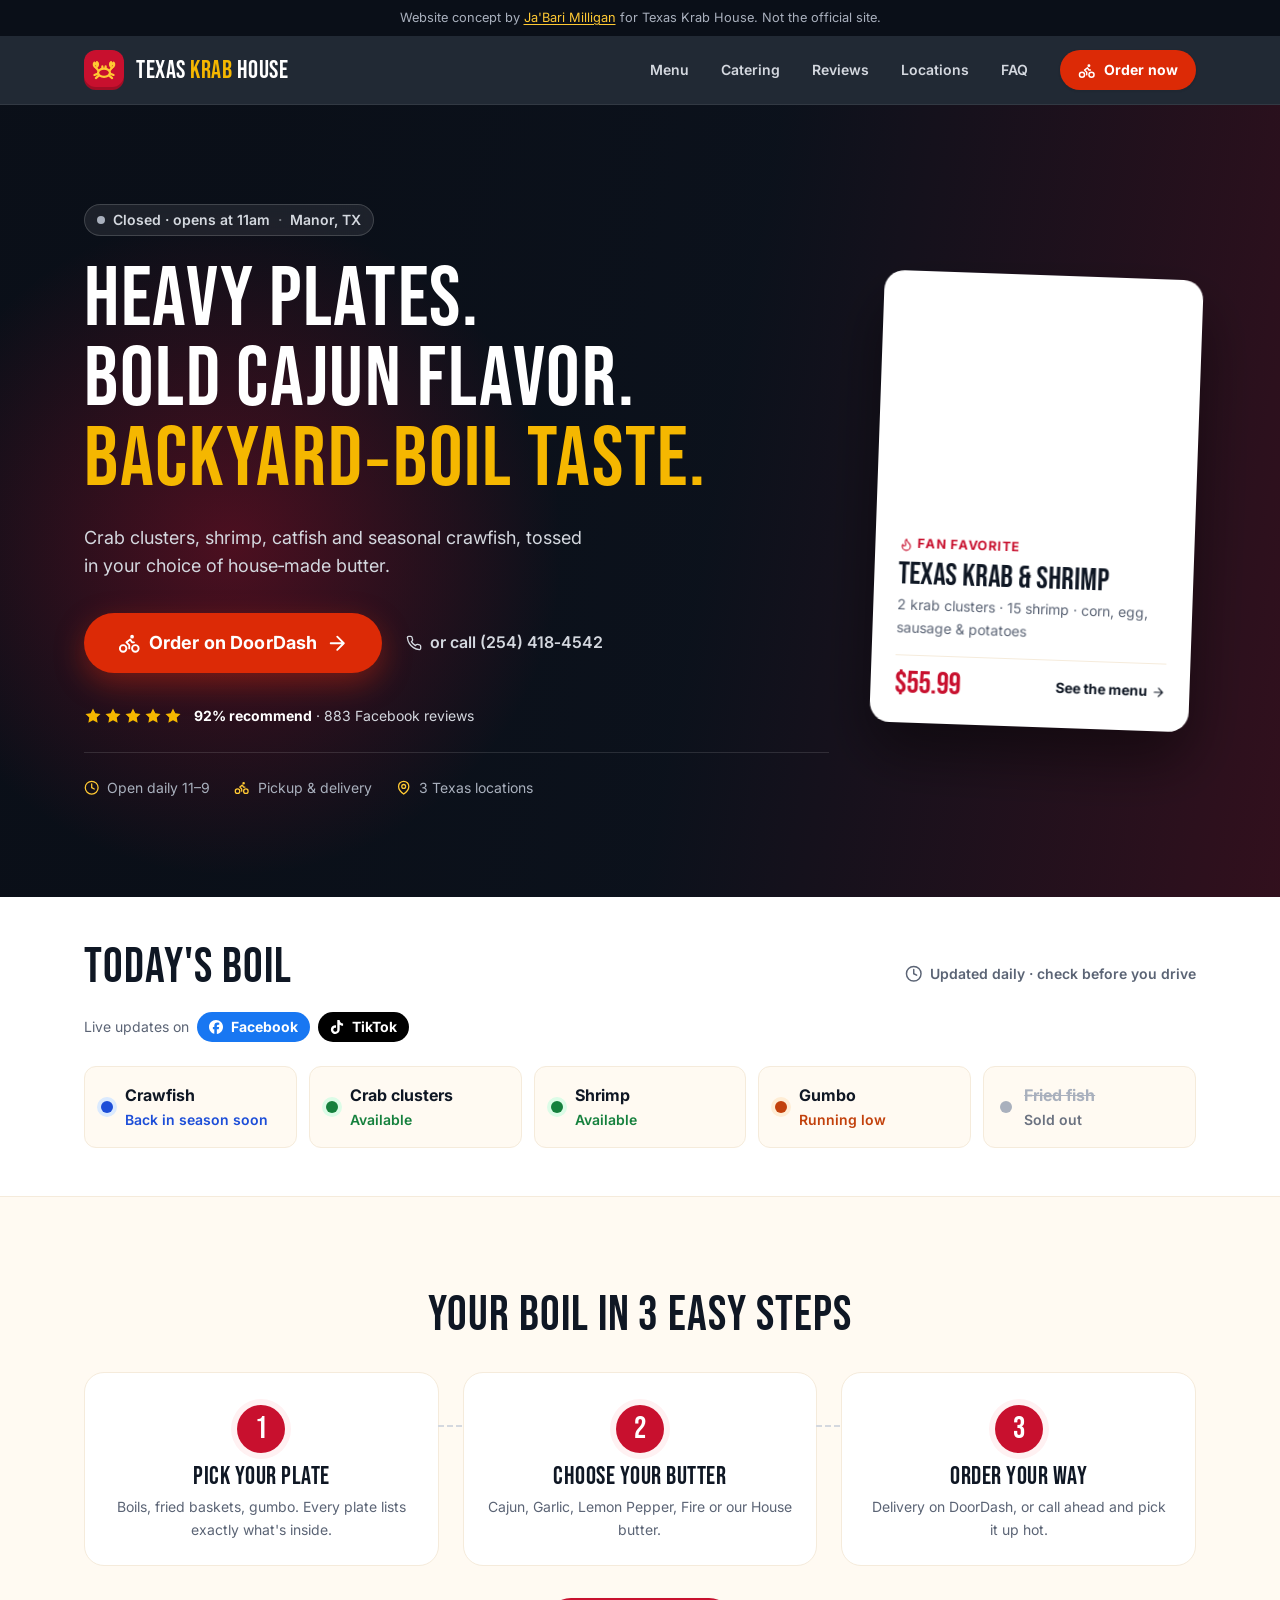
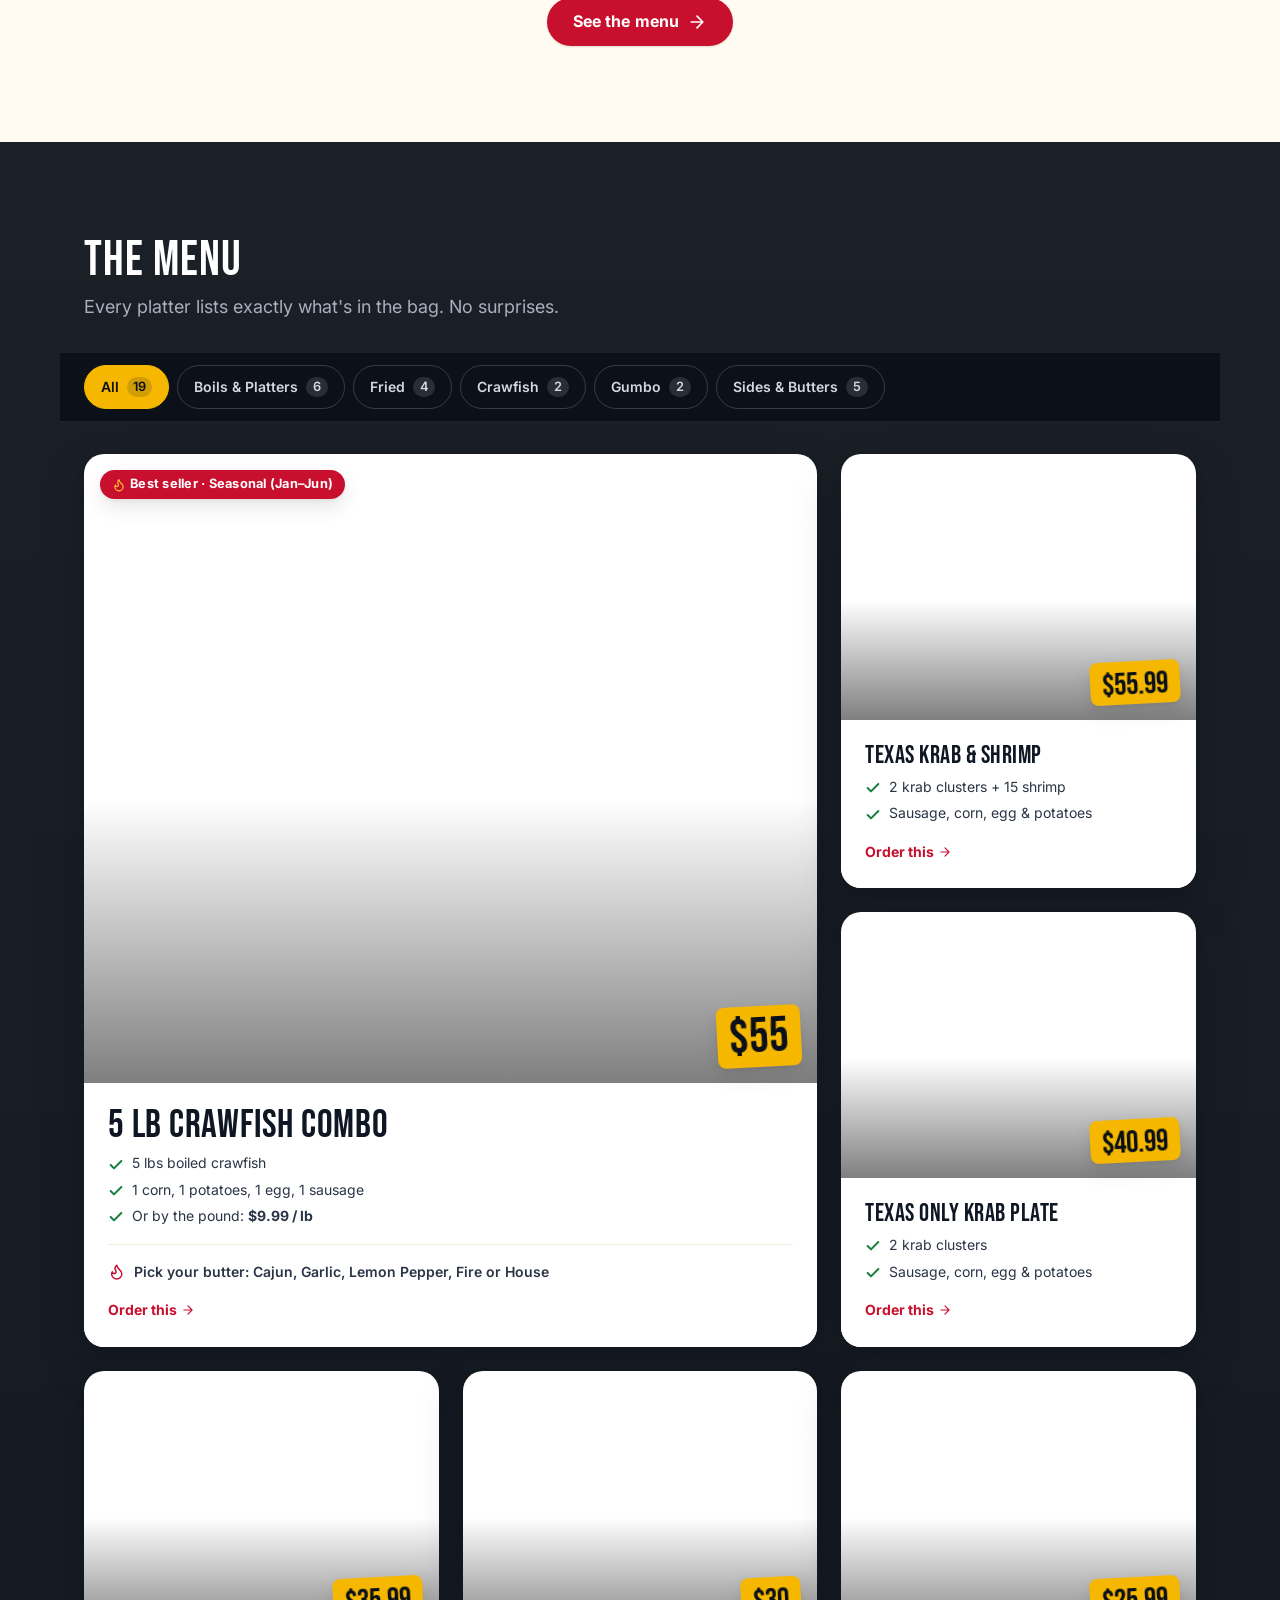
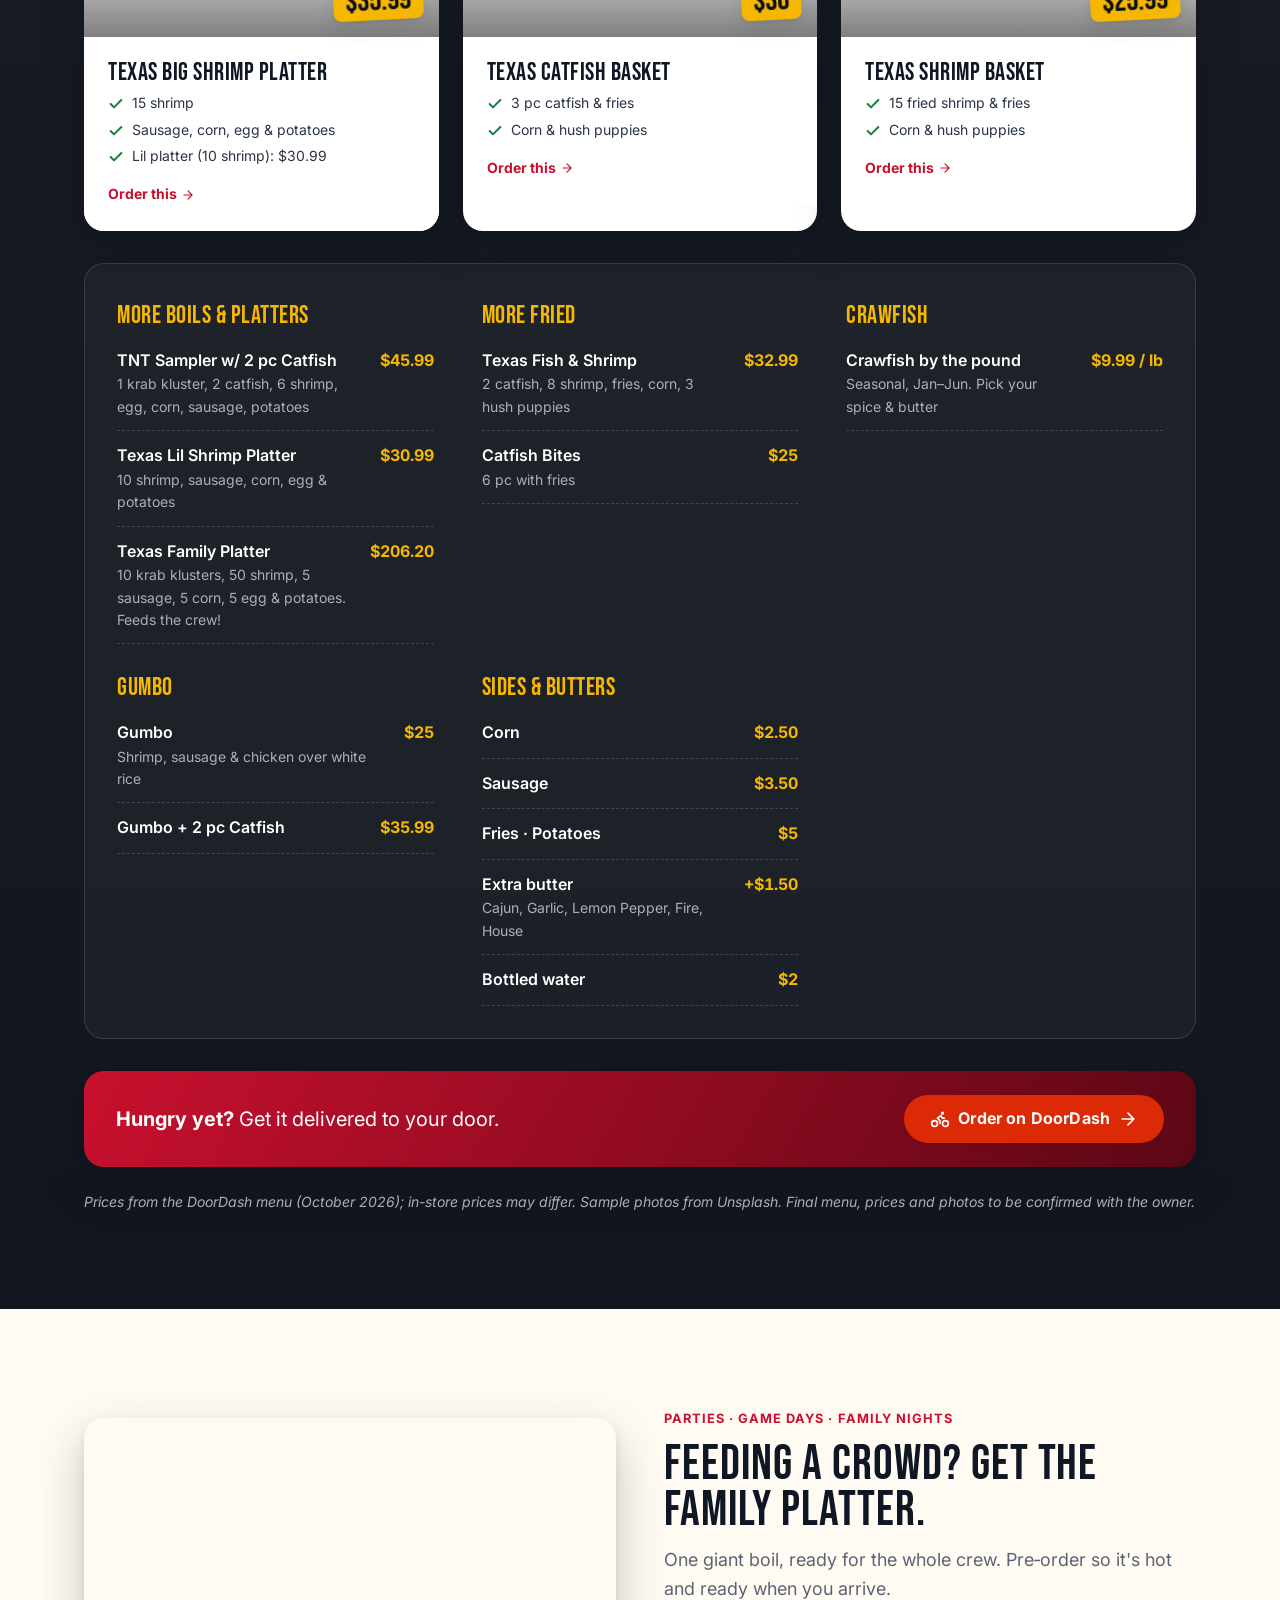
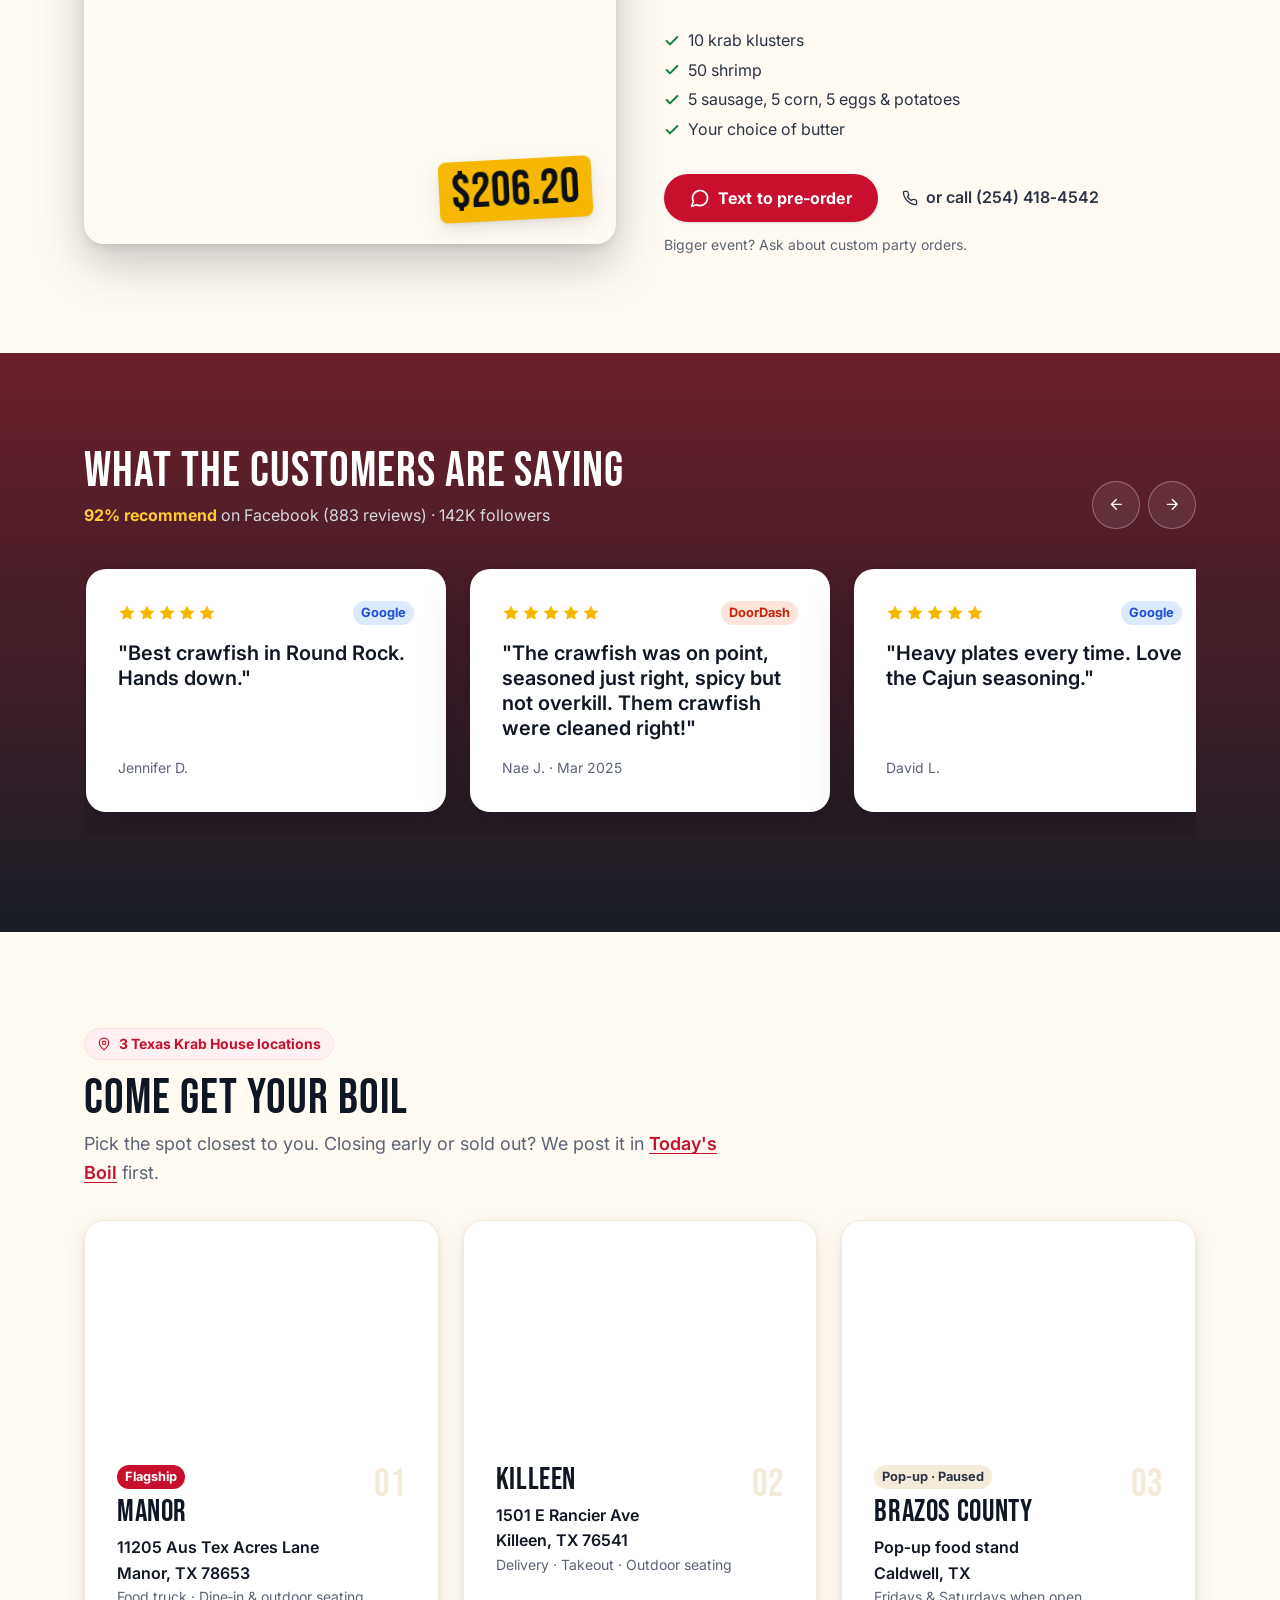
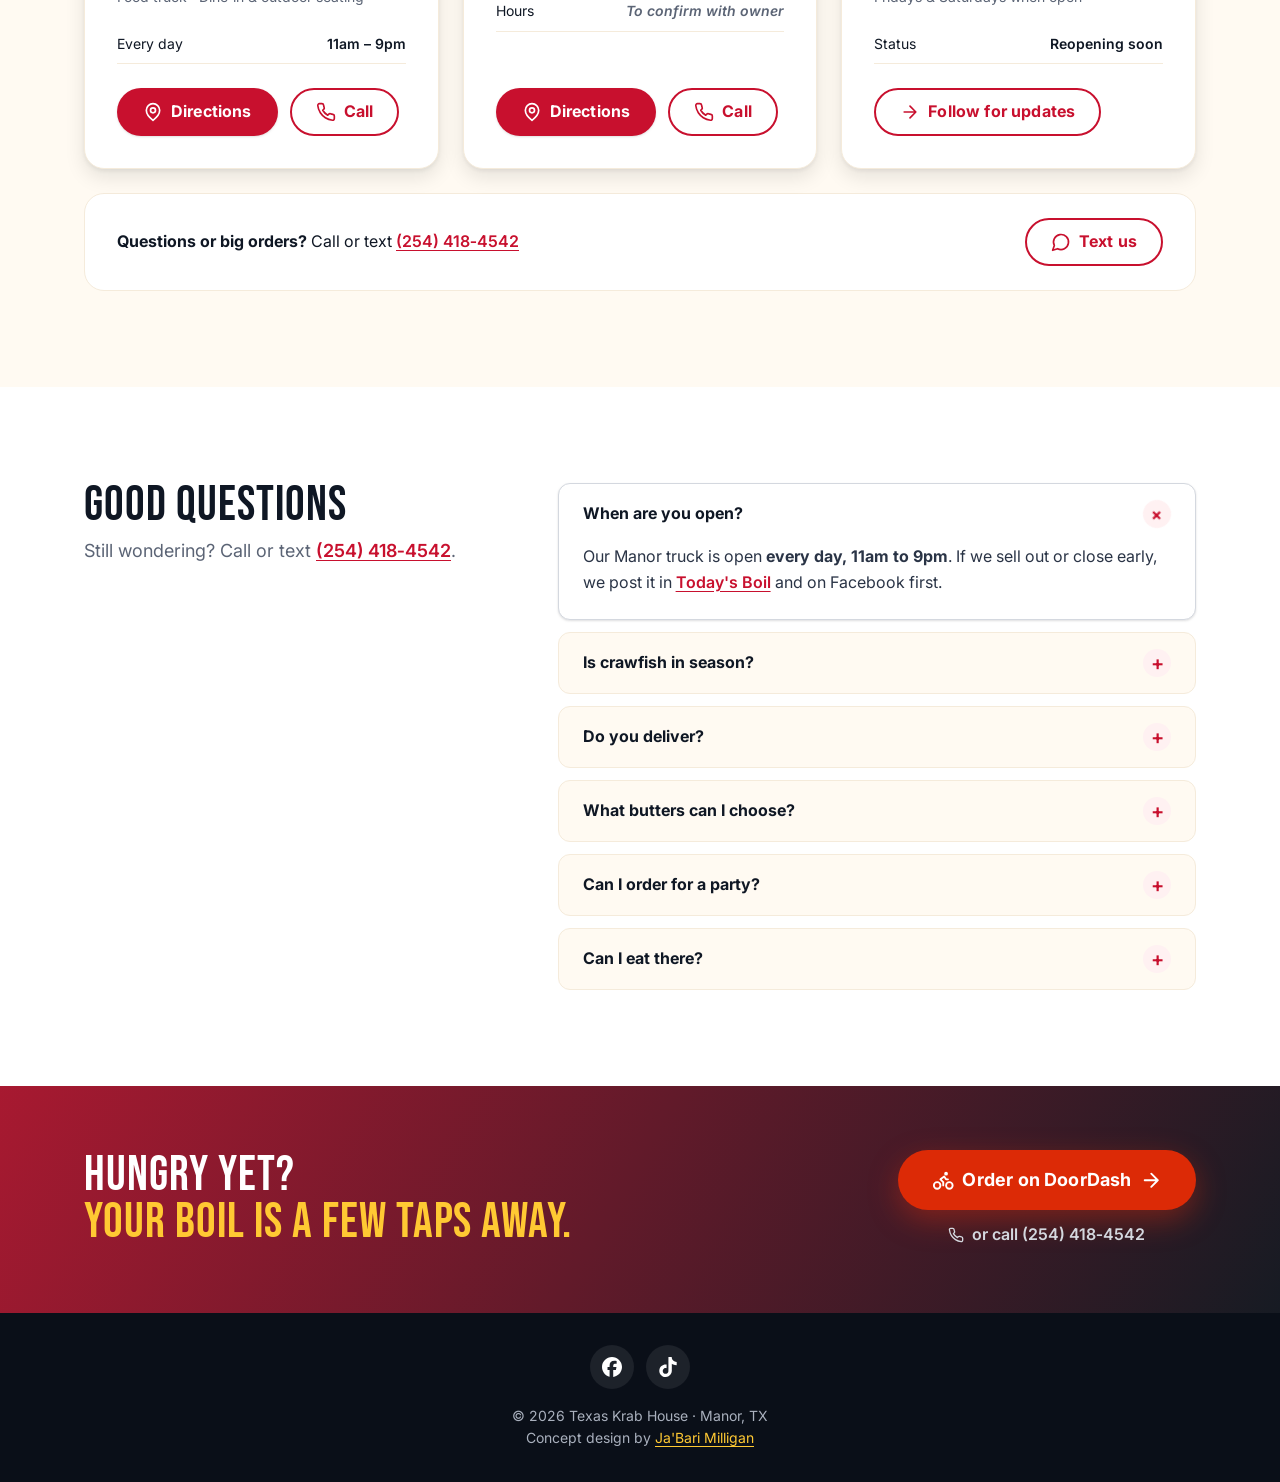
==== commit a5f5ecdc: "Krab House Step 7: skip startup reflow, stronger image compression, underline footer link Co-Authore" ====
--- a/demos/krab-house/index.html
+++ b/demos/krab-house/index.html
@@ -36,7 +36,7 @@
     Two versions: a small one for phones, a big one for desktops ("media" picks the right one).
   -->
   <link rel="preload" as="image" fetchpriority="high" media="(max-width: 760px)"
-        href="https://images.unsplash.com/photo-1559685516-2602ebf3002b?w=800&q=55&auto=format&fit=crop">
+        href="https://images.unsplash.com/photo-1559685516-2602ebf3002b?w=800&q=45&auto=format&fit=crop">
   <link rel="preload" as="image" fetchpriority="high" media="(min-width: 761px)"
         href="https://images.unsplash.com/photo-1559685516-2602ebf3002b?w=1600&q=60&auto=format&fit=crop">
   <!--
@@ -172,7 +172,7 @@
         </div>
 
         <!-- Featured dish card (desktop only): gives the eye something delicious to land on -->
-        <a href="#specials" class="hero-card" style="--img: url('https://images.unsplash.com/photo-1655992829003-b1d5b4b35a73?w=640&q=60&auto=format&fit=crop')">
+        <a href="#specials" class="hero-card" style="--img: url('https://images.unsplash.com/photo-1655992829003-b1d5b4b35a73?w=640&q=50&auto=format&fit=crop')">
           <span class="hero-card-photo"></span>
           <span class="hero-card-body">
             <span class="hero-card-label"><svg class="icon"><use href="#i-flame"/></svg>Fan favorite</span>
@@ -288,7 +288,7 @@
             </div>
           </article>
 
-          <article class="dish" data-cat="boils" style="--img: url('https://images.unsplash.com/photo-1655992829003-b1d5b4b35a73?w=640&q=60&auto=format&fit=crop')">
+          <article class="dish" data-cat="boils" style="--img: url('https://images.unsplash.com/photo-1655992829003-b1d5b4b35a73?w=640&q=50&auto=format&fit=crop')">
             <div class="dish-photo"><span class="price-tag">$55.99</span></div>
             <div class="dish-body">
               <h3>Texas Krab & Shrimp</h3>
@@ -300,7 +300,7 @@
             </div>
           </article>
 
-          <article class="dish" data-cat="boils" style="--img: url('https://images.unsplash.com/photo-1559685516-2602ebf3002b?w=640&q=60&auto=format&fit=crop')">
+          <article class="dish" data-cat="boils" style="--img: url('https://images.unsplash.com/photo-1559685516-2602ebf3002b?w=640&q=50&auto=format&fit=crop')">
             <div class="dish-photo"><span class="price-tag">$40.99</span></div>
             <div class="dish-body">
               <h3>Texas Only Krab Plate</h3>
@@ -312,7 +312,7 @@
             </div>
           </article>
 
-          <article class="dish" data-cat="boils" style="--img: url('https://images.unsplash.com/photo-1559813654-935eab67b93a?w=640&q=60&auto=format&fit=crop')">
+          <article class="dish" data-cat="boils" style="--img: url('https://images.unsplash.com/photo-1559813654-935eab67b93a?w=640&q=50&auto=format&fit=crop')">
             <div class="dish-photo"><span class="price-tag">$35.99</span></div>
             <div class="dish-body">
               <h3>Texas Big Shrimp Platter</h3>
@@ -325,7 +325,7 @@
             </div>
           </article>
 
-          <article class="dish" data-cat="fried" style="--img: url('https://images.unsplash.com/photo-1697748836791-9ddf7e616ece?w=640&q=60&auto=format&fit=crop')">
+          <article class="dish" data-cat="fried" style="--img: url('https://images.unsplash.com/photo-1697748836791-9ddf7e616ece?w=640&q=50&auto=format&fit=crop')">
             <div class="dish-photo"><span class="price-tag">$30</span></div>
             <div class="dish-body">
               <h3>Texas Catfish Basket</h3>
@@ -337,7 +337,7 @@
             </div>
           </article>
 
-          <article class="dish" data-cat="fried" style="--img: url('https://images.unsplash.com/photo-1568782947821-3d660dacc7cb?w=640&q=60&auto=format&fit=crop')">
+          <article class="dish" data-cat="fried" style="--img: url('https://images.unsplash.com/photo-1568782947821-3d660dacc7cb?w=640&q=50&auto=format&fit=crop')">
             <div class="dish-photo"><span class="price-tag">$25.99</span></div>
             <div class="dish-body">
               <h3>Texas Shrimp Basket</h3>
@@ -412,7 +412,7 @@
     -->
     <section class="section catering" id="catering">
       <div class="container catering-grid">
-        <div class="catering-photo" style="--img: url('https://images.unsplash.com/photo-1655992829003-b1d5b4b35a73?w=900&q=60&auto=format&fit=crop')">
+        <div class="catering-photo" style="--img: url('https://images.unsplash.com/photo-1655992829003-b1d5b4b35a73?w=720&q=50&auto=format&fit=crop')">
           <span class="price-tag catering-price">$206.20</span>
         </div>
         <div class="catering-copy">
@@ -849,9 +849,9 @@
     window.addEventListener('scroll', () => {
       if (!ticking) { requestAnimationFrame(onScroll); ticking = true; }
     }, { passive: true });
-    // Run the first check on the next frame instead of right away, so the browser can finish
-    // laying out the page first (this removed the 100ms "forced reflow" Lighthouse found).
-    requestAnimationFrame(onScroll);
+    // At the top of the page there is nothing to update (progress = 0, no shadow), so we skip the
+    // startup measurement entirely. Only run it if the page opened already scrolled down (e.g. after a reload).
+    if (scrollY > 0) requestAnimationFrame(onScroll);
   </script>
 </body>
 </html>
--- a/demos/krab-house/style.css
+++ b/demos/krab-house/style.css
@@ -810,7 +810,7 @@
 
 /* ---------- Footer ---------- */
 .footer { background: var(--ink-950); color: var(--ink-300); text-align: center; padding: var(--space-6) var(--space-5); font-size: var(--fs-sm); }
-.footer a { color: var(--gold-400); }
+.footer a { color: var(--gold-400); text-decoration: underline; text-underline-offset: 3px; }   /* underline = still clear for color-blind visitors */
 .footer .small { color: var(--ink-300); }   /* gray-on-black was too faint to read (contrast fix) */
 .socials { display: flex; justify-content: center; gap: var(--space-3); margin-bottom: var(--space-4); }
 .socials a {
@@ -852,7 +852,7 @@
     /* phones get the smaller hero photo (same one we preload in the <head>) */
     background:
       linear-gradient(100deg, rgba(10, 15, 24, 0.97) 20%, rgba(10, 15, 24, 0.7) 55%, rgba(92, 7, 21, 0.45)),
-      url("https://images.unsplash.com/photo-1559685516-2602ebf3002b?w=800&q=55&auto=format&fit=crop") center / cover,
+      url("https://images.unsplash.com/photo-1559685516-2602ebf3002b?w=800&q=45&auto=format&fit=crop") center / cover,
       var(--ink-900);
   }
   .hero-actions { flex-direction: column; align-items: stretch; text-align: center; }
